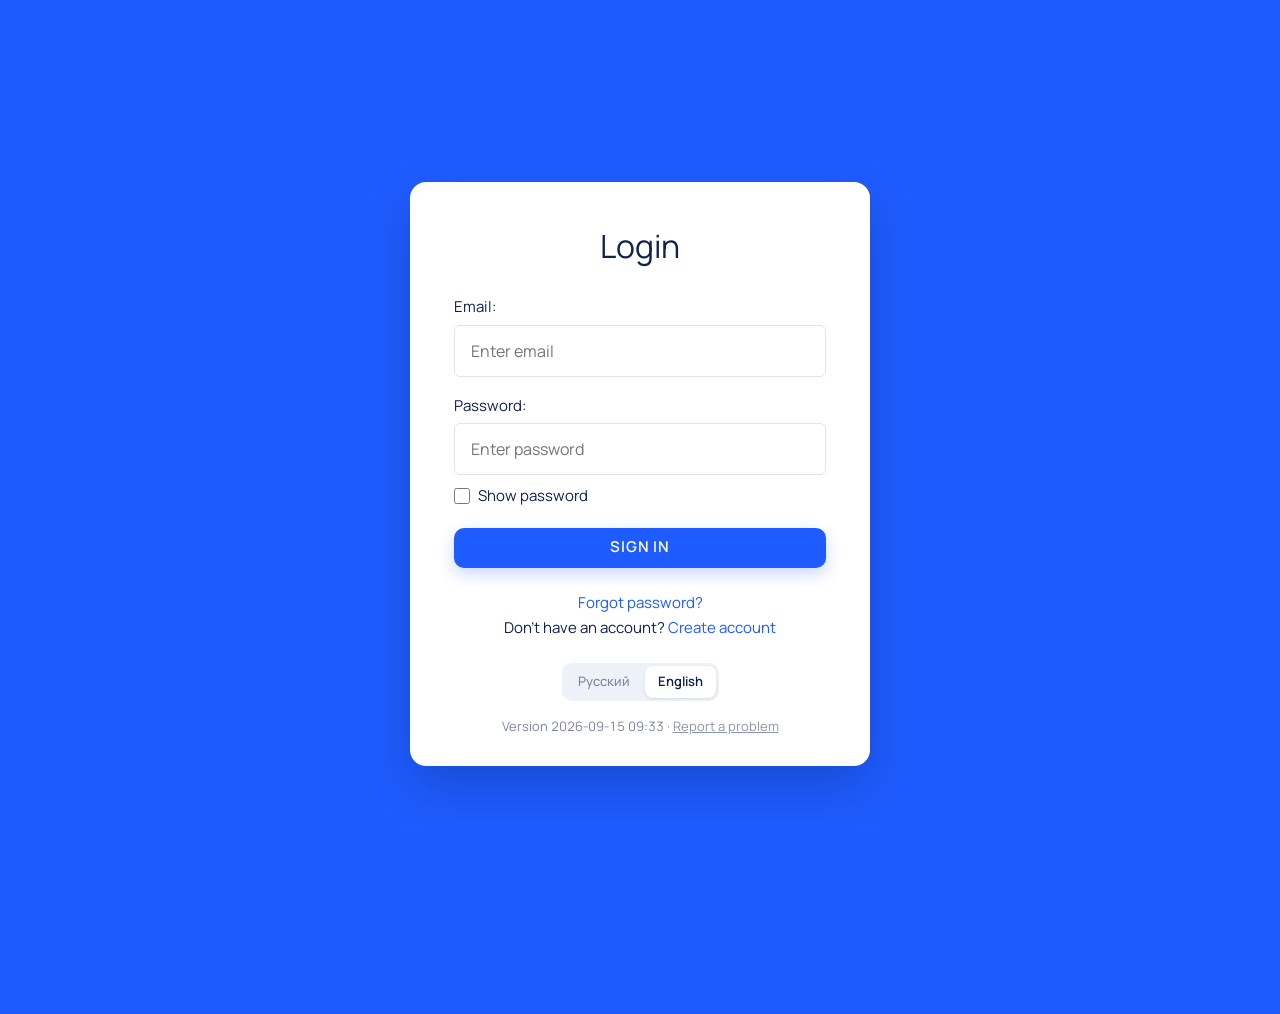
==== docs/beta/index.html @ 1b0dd14d "Телефон, порция 1: нижняя панель вкладок, узкая раскладка, окна во весь экран, иконка на домашний эк" ====
<!doctype html>
<html lang="ru">
<head>
<meta charset="utf-8">
<meta name="viewport" content="width=device-width,initial-scale=1,viewport-fit=cover">
<meta name="apple-mobile-web-app-capable" content="yes">
<meta name="apple-mobile-web-app-status-bar-style" content="default">
<meta name="apple-mobile-web-app-title" content="Организатор">
<meta name="theme-color" content="#1f5cff">
<link rel="apple-touch-icon" href="icon-180.png">
<link rel="manifest" href="manifest.webmanifest">
<title>Организатор</title>
<link rel="preconnect" href="https://fonts.googleapis.com">
<link rel="preconnect" href="https://fonts.gstatic.com" crossorigin>
<link href="https://fonts.googleapis.com/css2?family=Manrope:wght@400;500;600;700;800&display=swap" rel="stylesheet">
<style>
/* ══ Тема «Ясный синий» — токены из дизайн-пакета (tokens.css) ══
   Светлая — на :root; тёмная включается только вручную, атрибутом
   data-theme="dark" на корне. Системную тьму приложение не слушает —
   так решено: организатор выглядит одинаково в любое время.   */
:root{
  --bg:#f5f7fb; --panel:#ffffff; --ink:#10214a; --dim:#7b879e; --line:#e6eaf2;
  --accent:#1f5cff; --accent-soft:#e8efff;
  --warm:#b64478; --warm-soft:#fbe9f2;          /* розовый: «Разобрать», переполнение */
  --good:#2f9e6f; --good-soft:#e6f5ee;
  --r:14px;
  --shadow:0 1px 2px rgba(16,33,74,.05),0 10px 30px rgba(16,33,74,.05);
  --hover:#f5f7fb; --soft:#f0f2f8; --seg-track:#eef1f7; --seg-active:#ffffff;
  --check:#cfd6e4; --dash:#d7dde9; --hairline:#f1f2f6; --faint:#a7aebd;
  --chip-ink:#59647c; --dot-off:#dfe4ee; --pin:#b5605c; --hero-bg:#fbfcff;
  --veil:rgba(16,33,74,.28);
  /* Палитра карты — выбранная схема: коралловый, оранжевый,
     жёлтый, лаймовый, зелёный, сине-зелёный. Шести не хватало на восемь
     сфер — добавлены фиолетовый и орхидея того же склада: к холодному
     концу насыщенность падает, как и в самой схеме.
     Порядок чередует тёплые и холодные — соседние ветки на карте так не
     сливаются даже боковым зрением.                                 */
  --sph-1:#e8556b; --sph-2:#4a93b0; --sph-3:#eed35c; --sph-4:#8b7fc8;
  --sph-5:#4fc08b; --sph-6:#f08a5d; --sph-7:#c278b8; --sph-8:#c4d95e;
  /* Провода карты и её корень. Корень нарочно вне восьмёрки: любой
     сферный цвет превратил бы его в девятую сферу.                  */
  --wire:#aab2c0; --maproot:#55504b; --work:#8a6fd0;
  --kind-appt:#1f5cff; --kind-go:#4f8fa0; --kind-buy:#a08a4a;
  --kind-idea:#8a72ab; --kind-routine:#7d9a6f; --kind-do:#7c8794;
  --kind-remind:#a3568f;
  --cal-timed-bg:var(--accent-soft); --cal-due-bg:#f0f2f8;
}
:root[data-theme="dark"]{
  --bg:#0f1420; --panel:#171e2e; --ink:#e9edf6; --dim:#8b95ab; --line:#262f45;
  --accent:#5b8aff; --accent-soft:rgba(91,138,255,.16);
  --warm:#e58cb4; --warm-soft:rgba(229,140,180,.15);
  --good:#58b98e; --good-soft:rgba(88,185,142,.15);
  --shadow:0 10px 30px rgba(0,0,0,.35);
  --hover:#1d2537; --soft:#212a3e; --seg-track:#212a3e; --seg-active:#2f3b58;
  --check:#3a4560; --dash:#3a4560; --hairline:#222b40; --faint:#5d6780;
  --chip-ink:#aab4c8; --dot-off:#2c3650; --pin:#d98984; --hero-bg:#1a2338;
  --veil:rgba(0,0,0,.55);
  --sph-1:#ef7183; --sph-2:#6aabc6; --sph-3:#f2dc7e; --sph-4:#a49ada;
  --sph-5:#6fd0a4; --sph-6:#f4a37c; --sph-7:#d194ca; --sph-8:#d2e37e;
  /* В тёмной теме корень наоборот светлее панели — иначе плашка тонет
     в фоне. Белый текст на нём по-прежнему читается.               */
  --wire:#5b6577; --maproot:#6f675f; --work:#a996e0;
  --kind-appt:#5b8aff; --kind-go:#74aebf; --kind-buy:#c0a968;
  --kind-idea:#a98fd0; --kind-routine:#9cbb8e; --kind-do:#98a3b2;
  --kind-remind:#c98ab8;
  --cal-timed-bg:rgba(91,138,255,.18); --cal-due-bg:#212a3e;
}
*{box-sizing:border-box}
/* Палец — на всём, что нажимается. Раньше у листьев карты и текстовых
   элементов оставалась стрелка или «рука перетаскивания», и было не
   понять, нажмётся оно или потащится.                               */
button,[data-act],a,label,summary,.leaf,.branch,.card .title,.ddday,
.chip,.tag.type,.tick,.qtick,.caltick{cursor:pointer}
[draggable="true"],.leaf,.branch{cursor:pointer}
[draggable="true"]:active,.leaf:active,.branch:active,#map.grabbing{cursor:grabbing}
.ddday.off,button[disabled],.btn[disabled]{cursor:default}
body{margin:0;background:var(--bg);color:var(--ink);
  font:15px/1.5 Manrope,-apple-system,BlinkMacSystemFont,"SF Pro Text","Helvetica Neue",sans-serif;
  -webkit-font-smoothing:antialiased}
button{font:inherit;color:inherit;cursor:pointer;border:0;background:none}
input,select,textarea{font:inherit;color:inherit}
svg.ic{width:15px;height:15px;flex:0 0 auto;display:inline-block;vertical-align:-2px}
svg.ic.sm{width:12px;height:12px;vertical-align:-1.5px;margin-right:4px}

/* ── шапка: все элементы управления 44px ─────────────── */
header{position:sticky;top:0;z-index:30;background:var(--bg);
  border-bottom:1px solid var(--line);padding:10px 20px;
  display:flex;gap:12px;align-items:center;flex-wrap:wrap}
.tabs{display:flex;gap:4px;background:transparent;padding:0;border:0}
.tabs button{height:44px;padding:0 17px;border-radius:12px;color:var(--chip-ink);
  font-weight:500;transition:.15s;white-space:nowrap}
.tabs button:hover{color:var(--ink);background:var(--soft)}
.tabs button.on{background:var(--accent-soft);color:var(--accent);font-weight:600}
.spacer{flex:1}
.gear{width:44px;height:44px;border-radius:12px;border:0;
  background:var(--panel);color:var(--dim);display:flex;
  align-items:center;justify-content:center;box-shadow:var(--shadow)}
.gear svg{width:20px;height:20px}
/* На экране входа шапка пустая: атрибут hidden слабее своих display,
   поэтому прячем классом.                                           */
body.gated .tabs,body.gated .here,body.gated .headdate,body.gated .gear,
body.gated .capture-btn,body.gated .inbox-pill{display:none}
body.gated header{display:none}
/* Экран входа: карточка на цветном фоне, как у классических форм входа. */
body.gated{background:var(--accent)}
.gate{min-height:100vh;display:flex;align-items:center;justify-content:center;padding:32px 16px;background:var(--accent)}
.gatecard{width:100%;max-width:460px;background:#fff;color:#10214a;border-radius:16px;
  padding:40px 44px 30px;box-shadow:0 20px 50px rgba(0,0,0,.18)}
.gatecard h1{margin:0 0 26px;text-align:center;font-size:32px;font-weight:400;letter-spacing:0}
.gatelbl{display:block;font-size:15px;margin:0 0 6px;color:#10214a}
.gatecard input[type=email],.gatecard input[type=password],.gatecard input[type=text]{
  width:100%;height:52px;padding:0 16px;border:1px solid #dfe3ea;border-radius:6px;
  background:#fff;color:#10214a;font:inherit;font-size:16px;margin:0 0 18px}
.gatecard input:focus{outline:2px solid var(--accent);outline-offset:-1px;border-color:transparent}
.gateshow{display:flex;align-items:center;gap:8px;font-size:15px;margin:-8px 0 20px;cursor:pointer;color:#10214a}
.gateshow input{width:16px;height:16px;margin:0}
.gatego{width:100%;height:56px;border-radius:6px;font-size:15px;font-weight:700;
  letter-spacing:.06em;text-transform:uppercase}
.gatestat{margin:14px 0 0;text-align:center;color:#5b6577}
.gatelinks{margin:22px 0 0;text-align:center;font-size:15px;line-height:1.7;color:#10214a}
.gatelinks a{color:var(--accent);text-decoration:none}
.gatelinks a:hover{text-decoration:underline}
/* .seg — inline-flex, и его правило ниже по файлу: без двух классов
   оно перебивает display, а строчный блок авто-поля не центрируют. */
.gatecard .gatelang{display:flex;width:max-content;margin:22px auto 0}
.gatever{margin:16px 0 0;text-align:center;font-size:12px;color:#8b95ab}
.gatever a{color:#8b95ab;text-decoration:underline}
.modal a.btn{text-decoration:none;display:inline-flex;align-items:center}
:root[data-theme="dark"] .gatecard{background:#fff}
.gear:hover{color:var(--accent)}
.here{display:flex;align-items:center;gap:8px;font-size:14px;color:var(--dim)}
.here select{background:var(--soft);border:0;border-radius:999px;height:38px;
  padding:0 14px;color:var(--ink);font-weight:600;font-size:13.5px}
.capture-btn{background:var(--accent);color:#fff;height:44px;padding:0 20px;
  border-radius:12px;font-weight:700;box-shadow:0 6px 16px rgba(31,92,255,.24)}
.capture-btn:hover{filter:brightness(1.06)}
.inbox-pill{background:var(--warm-soft);color:var(--warm);border:0;height:44px;
  padding:0 16px;border-radius:10px;font-size:14px;font-weight:700}

main{max-width:1180px;margin:0 auto;padding:24px 20px 90px}
/* ── «Сегодня» — один экран, без прокрутки страницы ─────────────────
   Левая колонка — белая панель «Дела»; правая — стопка панелей
   «Рутина» и «Аппоинтменты». Переполнение крутится внутри колонок.  */
main.fit{box-sizing:border-box;height:calc(100vh - 66px);min-height:430px;
  padding-bottom:20px;display:flex;flex-direction:column;overflow:hidden}
main.fit .todayhead{flex:none}
.tgrid{flex:1;min-height:0;display:grid;gap:20px;align-items:stretch;
  grid-template-columns:minmax(0,1fr) minmax(300px,34%)}
/* Заголовок стоит неподвижно, прокручивается только содержимое —
   полоса начинается под шапкой, а не идёт вдоль неё.               */
.tcol{min-height:0;background:var(--panel);border-radius:var(--r);
  box-shadow:var(--shadow);padding:0;display:flex;flex-direction:column;
  overflow:hidden}
.tcol > .todayhead{flex:none;margin:0;padding:18px 24px 10px;
  border-bottom:1px solid var(--hairline)}
/* Заголовок «Дела» — того же размера, что «Рутина» и «Аппоинтменты»:
   это три равные области дня, а не главная и две второстепенные.   */
.tcol > .todayhead h2{font-size:17px;font-weight:700;letter-spacing:0}
.tscroll{flex:1;min-height:0;overflow-y:auto;scrollbar-width:thin;
  padding:14px 24px 22px}
/* Правая колонка — стопка: список рутин тянется и крутится внутри себя,
   а панель встреч держит свою высоту и остаётся на виду.           */
.tcol.side{background:transparent;box-shadow:none;padding:2px;border-left:0;
  display:flex;flex-direction:column;overflow:hidden}
/* Прокручивается сама панель — как колонка «Дела» слева: полоса идёт
   по краю панели, а закреплённый заголовок остаётся на месте.      */
/* Рутина забирает свободную высоту, встречи — фиксированную долю, даже
   когда их нет: панель не должна прыгать в размере от одной встречи.
   Нижняя панель без отступа снизу — её низ вровень с колонкой дел.  */
.sidepanel.routines{flex:1 1 auto;min-height:140px}
.sidepanel.appts{flex:0 0 38%;min-height:170px}
.tcol.side .sidepanel:last-child{margin-bottom:0}
.tcol > .lbl:first-child{margin-top:0}
.sidepanel{background:var(--panel);border-radius:var(--r);box-shadow:var(--shadow);
  padding:0;margin-bottom:20px;display:flex;flex-direction:column;
  overflow:hidden;min-height:0}
.sidepanel h3{flex:none;margin:0;padding:18px 22px 10px;
  border-bottom:1px solid var(--hairline);font-size:17px;font-weight:700;
  display:flex;align-items:center;flex-wrap:wrap;gap:6px 0}
/* Содержимое панели прокручивается само — и у рутины, и у встреч,
   когда их становится много.                                        */
.panelscroll{flex:1;min-height:0;overflow-y:auto;scrollbar-width:thin;
  padding:12px 22px 18px}
/* ── Телефон ─────────────────────────────────────────────────────
   Не «ужатый ноутбук», а своя раскладка: вкладки в нижней панели,
   как у телефонных приложений; шапка в одну строку; «Добавить» —
   круглая кнопка над панелью; окна — во весь экран; поля не меньше
   16px, иначе Safari сам приближает страницу при вводе.            */
.tabbar{display:none}
@media (max-width:640px){
  header{padding:8px 12px calc(8px);gap:8px;flex-wrap:nowrap}
  header .tabs,header .headdate,header .spacer{display:none}
  header .here{flex:1;min-width:0;font-size:13px}
  header .here .hereBtn{max-width:100%}
  header .inbox-pill{height:38px;padding:0 12px;font-size:13px}
  header .gear{width:40px;height:40px;border-radius:11px}
  .capture-btn{position:fixed;right:16px;bottom:calc(66px + env(safe-area-inset-bottom));
    z-index:40;width:56px;height:56px;padding:0;border-radius:50%;font-size:28px;
    font-weight:500;line-height:1;box-shadow:0 8px 24px rgba(31,92,255,.35);
    overflow:hidden;text-indent:-9999px}
  .capture-btn::after{content:"＋";text-indent:0;position:absolute;inset:0;
    display:flex;align-items:center;justify-content:center}
  .tabbar{display:flex;position:fixed;left:0;right:0;bottom:0;z-index:40;
    background:var(--bg);border-top:1px solid var(--line);
    padding:6px 6px calc(6px + env(safe-area-inset-bottom))}
  .tabbar button{flex:1;height:44px;border-radius:10px;font-size:12px;font-weight:600;
    color:var(--chip-ink);padding:0 2px;white-space:nowrap;overflow:hidden;text-overflow:ellipsis}
  .tabbar button.on{background:var(--accent-soft);color:var(--accent)}
  body.gated .tabbar{display:none}
  main{padding:14px 12px calc(96px + env(safe-area-inset-bottom))}
  .tcol > .todayhead{padding:14px 16px 8px}
  .tscroll{padding:10px 16px 16px}
  .card{padding:12px 14px}
  .tick{width:26px;height:26px}
  .linkbtn{min-height:36px;padding:6px 8px}
  .draghint{display:none}
  /* Окна — во весь экран, кнопки внизу всегда видны. */
  .veil{padding:0;align-items:stretch}
  .modal{width:100%;max-width:none;max-height:none;height:100%;border-radius:0;
    padding:16px 16px calc(16px + env(safe-area-inset-bottom))}
  .modal input[type=text],.modal input[type=email],.modal input[type=password],
  .modal textarea,.modal select,.allsearch,.gatecard input{font-size:16px}
  .cfggrid{grid-template-columns:1fr}
  .gatecard{padding:32px 22px 24px;border-radius:14px}
  .mapstage{height:60vh}
}
@media (max-width:940px){
  main.fit{height:auto;overflow:visible;display:block;padding-bottom:90px}
  .tgrid{display:block}
  .tcol{overflow:visible;margin-bottom:20px;display:block}
  .tscroll,.panelscroll{overflow:visible;min-height:0}
  .sidepanel{display:block;overflow:visible}
  .sidepanel.appts{flex:none;min-height:0}
  /* На узком окне колонки складываются — прокрутка снова страничная. */
  .tcol.side{padding:0;margin-top:0;display:block;overflow:visible}
  .sidepanel.routines{overflow:visible}
  /* В столбике колонки не крутятся сами — закрепление ни к чему,
     иначе шапки липли бы к краю окна поверх друг друга.             */
  .tcol > .todayhead,.sidepanel h3{position:static}
}
h2{font-size:22px;margin:0 0 4px;font-weight:700;letter-spacing:-.01em}
.todayhead{display:flex;align-items:baseline;gap:14px;flex-wrap:wrap;margin-bottom:10px}
.todaydate{font-size:14px;color:var(--dim);white-space:nowrap;
  font-variant-numeric:tabular-nums}
.todaydate b{color:var(--ink);font-weight:600}
.todaydate .num{font-size:17px;font-weight:700;color:var(--accent);margin-right:2px}
@media(max-width:600px){.todaydate{margin-left:0;width:100%}}
.sub{color:var(--dim);font-size:13px;margin:0 0 18px}

/* ── карточки задач: строки внутри панели, без рамок ──── */
.card{background:var(--panel);border:0;border-radius:12px;
  padding:13px 12px;margin-bottom:6px;box-shadow:none;position:relative;
  transition:background .15s}
.card:hover{background:var(--hover)}
.card.pinned{background:var(--good-soft)}
.card.chosen{background:transparent}
.card.chosen:hover{background:var(--hover)}
.card-top .linkbtn{flex:0 0 auto;margin-top:1px}
.chosenmark{font-size:12.5px;color:var(--accent);font-weight:600;padding-left:34px;margin-top:7px}
.automark{font-size:12.5px;color:var(--warm);font-weight:600;padding-left:34px;margin-top:7px}
.card.appt{background:var(--accent-soft)}
.toomany{background:var(--warm-soft);color:var(--warm);border-radius:12px;padding:12px 15px;
  font-size:13.5px;margin-bottom:12px;line-height:1.45}
.card-top{display:flex;align-items:flex-start;gap:12px}
.tick{width:22px;height:22px;border:1.5px solid var(--check);border-radius:50%;
  flex:0 0 auto;margin-top:1px;transition:.15s;position:relative;
  display:inline-flex;align-items:center;justify-content:center;padding:0}
.tick:hover{border-color:var(--accent);background:var(--accent-soft)}
.card.done .tick,.doneline .tick,.rline.done .tick,.aline.done .tick,.tick.on,
.caltick.on{background:var(--accent);
  border-color:var(--accent)}
/* Галочка центрируется от середины кружка, а не жёсткими пикселями:
   кружки бывают 19, 20 и 22px, и на мелких она съезжала. Сдвиг по
   вертикали -58%: у «птички» визуальный центр выше геометрического. */
.card.done .tick::after,.doneline .tick::after,.rline.done .tick::after,.aline.done .tick::after,.tick.on::after,
.caltick.on::after{
  content:"";position:absolute;left:50%;top:50%;width:5px;height:9px;
  border:solid #fff;border-width:0 2px 2px 0;
  transform:translate(-50%,-58%) rotate(45deg)}
.title{font-weight:500;font-size:16px;flex:1;line-height:1.35}

.card.done .title{text-decoration:line-through;color:var(--faint)}
.meta{display:flex;gap:6px;flex-wrap:wrap;align-items:center;margin-top:9px;padding-left:34px}
.tag{display:inline-flex;align-items:center;gap:5px;font-size:12px;line-height:1;
  padding:5px 10px;border-radius:999px;background:var(--accent-soft);
  color:var(--accent);font-weight:600;white-space:nowrap}
.tag svg.ic{width:14px;height:14px;margin:-2px 0}
.tag.place{background:transparent;border:1px solid var(--line);color:var(--chip-ink)}
.tag.type{background:transparent;border:1px solid var(--line);color:var(--chip-ink)}
.tag.when{background:transparent;border:0;color:var(--dim);font-weight:400;
  font-size:13px;line-height:1.3;padding:4px 0;margin-left:auto;
  font-variant-numeric:tabular-nums}
.tag.steptag{background:var(--accent-soft);color:var(--accent);font-weight:700}
/* Клетка матрицы в окне дела: спокойная контурная метка — это
   положение дела, а не тревога. Класс НЕ .quad: так называются сами
   клетки матрицы, и метка наследовала их размеры.                  */
.tag.quadtag{background:transparent;border:1px solid var(--line);color:var(--chip-ink);
  font-weight:600}
.stepmini{font-weight:700;opacity:.65;margin-left:5px;font-size:11px;
  font-variant-numeric:tabular-nums}
.nextstep{padding-left:34px;margin-top:7px;font-size:14px;color:var(--dim)}
.nextstep b{color:var(--ink);font-weight:500}
.stepno{display:inline-block;background:var(--accent-soft);color:var(--accent);
  font-size:12px;font-weight:700;padding:3px 9px;border-radius:999px;margin-right:8px;
  font-variant-numeric:tabular-nums}
.step .stepnum{width:20px;flex:0 0 auto;font-size:12.5px;color:var(--dim);
  font-weight:600;text-align:right;font-variant-numeric:tabular-nums}
.why{padding-left:34px;margin-top:8px;font-size:13px;color:var(--good);font-weight:600}
.card.mini{padding:10px 12px;box-shadow:none;opacity:.8;margin-bottom:4px}
.card.mini:hover{opacity:1}
.card.mini .tick{width:20px;height:20px}
.card.mini .title{font-weight:400;font-size:14.5px}
.undo{font-size:13px;color:var(--accent);font-weight:600;padding:2px 8px;border-radius:8px}
.undo:hover{background:var(--accent-soft)}
.dayhead{font-size:13.5px;font-weight:700;margin:18px 0 8px;color:var(--dim)}
.empty{text-align:center;color:var(--dim);padding:50px 20px;line-height:1.7}

/* счётчик дня: сегменты + «N из 5» */
/* Створки колонки дел — тот же переключатель, что в настройках, только
   мельче: место в закреплённой шапке дорогое. */
.tabseg{margin-left:12px;padding:2px}
.tabseg button{height:26px;padding:0 10px;font-size:12px}
/* В узкой панели створкам тесно: подписи ужимаем, а заголовку
   разрешаем перенести их на вторую строку — лучше перенос внутри
   шапки, чем отдельная полоса под ней.                             */
/* Створки прижаты к правому краю шапки, время — сразу за названием. */
.sidepanel h3 .tabseg{margin-left:auto;padding:2px}
.sidepanel h3 .tabseg button{padding:0 9px}
.capseg{display:inline-flex;gap:4px;align-items:center;margin-left:auto}
.capseg i{width:16px;height:4px;border-radius:999px;background:var(--dot-off)}
.capseg i.on{background:color-mix(in srgb, var(--accent) 45%, transparent)}
.capseg i.dn{background:var(--accent)}
/* Где проходит лимит дня — просветом, а не цветом: взять больше
   обычного не провинность, и краснеть тут нечему. */
.capseg i.edge{margin-left:9px}
.mineno{font-weight:700;color:var(--ink);text-transform:none;letter-spacing:0;
  margin-left:10px;font-size:13px;font-variant-numeric:tabular-nums}
.mineno b{color:var(--ink)}
.mineno.over{color:var(--warm);background:var(--warm-soft);border-radius:999px;
  padding:3px 10px}
.apptno{font-weight:500;color:var(--dim);text-transform:none;letter-spacing:0;
  margin-left:8px;font-size:12.5px}

/* ── карта ───────────────────────────────────────────── */
/* Переключатель стоит в ряду с кнопками (карта, календарь) — свой
   нижний отступ поднимал бы его вверх при выравнивании по центру.  */
.axis{display:flex;gap:2px;background:var(--seg-track);border:0;
  padding:3px;border-radius:10px;width:fit-content}
.maprow .axis{margin-bottom:0}
.axis button{height:32px;padding:0 14px;border-radius:8px;font-size:13.5px;
  color:var(--dim);font-weight:500;display:flex;align-items:center}
.axis button.on{background:var(--seg-active);color:var(--ink);font-weight:600;
  box-shadow:0 1px 3px rgba(16,33,74,.10)}
/* Развёрнутая карта: обёртка занимает всё окно поверх остального, а
   оси и кнопки едут вместе с ней — иначе ими не воспользоваться. */
.mapstage.full{position:fixed;inset:0;z-index:90;background:var(--bg);
  padding:14px 16px 16px;display:flex;flex-direction:column}
.mapstage.full .maprow{margin-bottom:12px}
.mapstage.full #map{flex:1;height:auto;min-height:0}
#map{width:100%;height:min(70vh,640px);display:block;background:var(--panel);
  border:0;border-radius:var(--r);box-shadow:var(--shadow);
  touch-action:none;cursor:grab}
#map.grabbing{cursor:grabbing}
.maptools{display:flex;gap:6px;align-items:center;margin-left:auto}
.maptools button{width:38px;height:38px;border-radius:9px;border:0;
  background:var(--panel);font-size:16px;line-height:1;color:var(--dim);
  box-shadow:var(--shadow);display:flex;align-items:center;justify-content:center}
.maptools button.wide{width:auto;padding:0 14px;font-size:13px;font-weight:600}
.maptools button:hover{color:var(--accent)}
.maprow{display:flex;align-items:center;gap:12px;margin-bottom:16px;flex-wrap:wrap;
  min-height:38px}
.maphint{font-size:12.5px;color:var(--dim)}
#map text{font-family:inherit;-webkit-user-select:none;user-select:none}
.branch{cursor:pointer}
.branch:hover rect{filter:brightness(1.05)}

/* ── список и календарь ───────────────────────────────── */
/* Черта отделяет регуляторы от списка. Итог недели и заголовки дней
   идут уже под ней — они относятся к делам, а не к фильтрам.       */
.allbar{display:flex;gap:10px;align-items:center;flex-wrap:wrap;
  padding-bottom:14px;margin-bottom:16px;border-bottom:1px solid var(--hairline)}
.allsearch{flex:1;min-width:200px;padding:12px 14px 12px 40px;border:1px solid var(--line);
  border-radius:10px;background:var(--panel);font-size:14.5px;
  background-image:url('data:image/svg+xml;utf8,<svg xmlns="http://www.w3.org/2000/svg" viewBox="0 0 16 16" fill="none" stroke="%238b93a6" stroke-width="1.5" stroke-linecap="round"><circle cx="7" cy="7" r="4.5"/><path d="M10.5 10.5L14 14"/></svg>');
  background-repeat:no-repeat;background-position:13px center;background-size:16px}
.allselect{padding:12px 14px;border:1px solid var(--line);border-radius:10px;
  background:var(--panel);color:var(--ink);font-size:14.5px;flex:0 0 auto;min-width:170px}
.allselect:focus{outline:1.5px solid var(--accent);outline-offset:-1px;border-color:transparent}
.allsearch:focus{outline:1.5px solid var(--accent);outline-offset:-1px;border-color:transparent}
.listcount{font-size:13px;color:var(--dim);margin:0 0 8px;padding-left:2px;
  font-variant-numeric:tabular-nums}
.allrow{display:flex;align-items:center;gap:9px;padding:11px 8px;border-radius:0;
  border:0;border-bottom:1px solid var(--hairline);margin-bottom:0;background:transparent;
  transition:background .15s}
.allrow:hover{background:var(--hover);border-radius:10px}
.allrow .tick{width:20px;height:20px;margin:0;flex:0 0 auto}
.allrow .suggdate{margin-left:auto;min-width:150px;text-align:right}
.calbar{display:flex;gap:12px;align-items:center;margin-bottom:14px;flex-wrap:wrap;
  min-height:38px}
/* Листалка: стрелки вплотную к заголовку периода, вся группа —
   по центру панели; «сегодня» уходит к правому краю.               */
.calnav{display:flex;gap:2px;align-items:center;margin:0 auto}
.navarrow{width:34px;height:34px;border-radius:9px;border:0;background:transparent;
  color:var(--dim);display:flex;align-items:center;justify-content:center;
  transition:.15s}
.navarrow svg{width:18px;height:18px}
.navarrow:hover{background:var(--soft);color:var(--accent)}
.caltitle{font-size:17px;font-weight:700;min-width:200px;text-align:center;
  font-variant-numeric:tabular-nums;display:flex;align-items:center;
  justify-content:center;line-height:1}
.navtoday{height:34px;padding:0 16px;border-radius:999px;background:var(--soft);
  color:var(--chip-ink);font-size:13px;font-weight:600;transition:.15s}
.navtoday:hover{background:var(--accent-soft);color:var(--accent)}
.navtoday.on{opacity:.45;pointer-events:none}
.calhead{display:grid;grid-template-columns:repeat(7,1fr);gap:8px;margin-bottom:6px}
.calhead div{font-size:12px;font-weight:600;color:var(--dim);text-align:center;
  text-transform:uppercase;letter-spacing:.06em}
.calgrid{display:grid;grid-template-columns:repeat(7,1fr);gap:8px}
.calcell{background:var(--panel);border:1px solid var(--line);border-radius:10px;
  padding:8px;box-shadow:none;min-height:110px;display:flex;flex-direction:column}
.calgrid.week .calcell{min-height:230px}
.calcell.today{border-color:var(--accent);box-shadow:0 0 0 1px var(--accent)}
.calcell.dim{opacity:.45}
.calcell.past{background:transparent}
.calcell.past .caldate{opacity:.6}
.caldate{font-size:12px;font-weight:600;color:var(--dim);margin-bottom:6px;
  display:flex;justify-content:space-between;align-items:baseline;gap:6px;
  font-variant-numeric:tabular-nums}
.calcell.today .caldate{color:var(--accent);font-weight:700}
.caldate .wd{font-weight:500;font-size:11px}
.calitem{display:block;width:100%;text-align:left;font-size:12.5px;line-height:1.3;
  padding:5px 7px;border-radius:7px;margin-bottom:4px;border-left:3px solid transparent;
  transition:filter .15s}
.calitem:hover{filter:brightness(.97)}
.calitem.appt{background:var(--cal-timed-bg);color:var(--ink)}
.calitem.dl{background:var(--cal-due-bg);color:var(--ink)}
.calitem .t{font-weight:700;margin-right:4px;color:var(--accent);
  font-variant-numeric:tabular-nums}
.calmore{font-size:11.5px;color:var(--dim);padding-left:2px;cursor:pointer}
.calmore:hover{color:var(--accent)}
.daybox{background:var(--panel);border:0;border-radius:var(--r);
  padding:14px 16px;box-shadow:var(--shadow)}
.dayrow{display:flex;align-items:center;gap:10px;padding:12px 4px 10px;
  border-bottom:1px solid var(--hairline)}
.dayrow:last-of-type{border-bottom:0}
.dayrow.rout{opacity:.75}
.dayrow .tick{width:20px;height:20px;margin:0;flex:0 0 auto}
.daytime{font-size:13px;font-weight:700;color:var(--accent);width:52px;flex:0 0 auto;
  background:var(--accent-soft);border-radius:6px;text-align:center;padding:3px 0;
  font-variant-numeric:tabular-nums}
/* Плашка красит только настоящее время. Без времени колонка схлопывается
   совсем — название встаёт вплотную к галочке, а не через пустоту.  */
.daytime.none,.atime.none{background:transparent;color:var(--faint);font-weight:500;
  font-size:11.5px}
.daytime.none{width:0;padding:0;margin-right:-10px}
.dayrow.rout .daytime{color:var(--dim);font-weight:500;background:transparent}
.dayhd{display:flex;align-items:center;gap:10px;margin-bottom:8px}
.dayhd .addhere{margin-left:auto}
/* Заметка — продолжение своего дела: воздух сверху, выравнивание под
   названием, и линия строки уходит под неё, а не режет их пополам.  */
.daynote{font-size:13px;color:var(--dim);padding:0 4px 14px 62px;
  border-bottom:1px solid var(--hairline);margin-top:8px;
  white-space:pre-wrap;line-height:1.45}
.dayrow:has(+ .daynote){border-bottom:0;padding-bottom:0}
.daynote:last-child{border-bottom:0;padding-bottom:4px}
.callegend{display:flex;gap:14px;font-size:12.5px;color:var(--dim);margin-top:14px;
  flex-wrap:wrap}
.callegend span{display:flex;align-items:center;gap:6px}
.callegend i{width:11px;height:11px;border-radius:3px;display:inline-block}
@media(max-width:780px){
  .calhead{display:none}
  .calgrid,.calgrid.week{grid-template-columns:1fr}
  .calcell,.calgrid.week .calcell{min-height:0}
  .calcell.dim{display:none}
}

/* ── создать здесь / отметить в любом виде ───────────── */
.addhere{width:26px;height:26px;border-radius:8px;border:1.5px dashed var(--dash);
  color:var(--dim);font-size:15px;line-height:1;display:flex;align-items:center;
  justify-content:center;flex:0 0 auto;opacity:.6;transition:.15s}
.addhere:hover{opacity:1;border-color:var(--accent);color:var(--accent);
  background:var(--accent-soft);border-style:solid}
.addhere.wide{width:auto;padding:0 12px;height:30px;font-size:13px;font-weight:600;gap:5px}
.calrow{display:flex;align-items:flex-start;gap:5px;margin-bottom:4px}
.calrow .calitem{margin-bottom:0}
/* position:relative обязателен: галочка внутри — абсолютная, и без
   него она уезжала под строку, к ближайшему позиционированному предку. */
.caltick{width:15px;height:15px;border:1.5px solid var(--check);border-radius:50%;
  flex:0 0 auto;margin-top:5px;transition:.15s;position:relative;padding:0}
.caltick:hover{border-color:var(--accent);background:var(--accent-soft)}
.quad h3 .addhere{display:inline-flex;vertical-align:middle;
  width:22px;height:22px;font-size:13px}
.quad li{display:flex;align-items:flex-start;gap:9px}
.quad li .qtick{width:16px;height:16px;border:1.5px solid var(--check);border-radius:50%;
  flex:0 0 auto;margin-top:4px;transition:.15s}
.quad li .qtick:hover{border-color:var(--accent);background:var(--accent-soft)}
.quad li .qname{flex:1;cursor:pointer}
.quad li .qdue{font-size:12.5px;color:var(--dim);white-space:nowrap;flex:0 0 auto;
  padding-left:10px;padding-top:2px;font-variant-numeric:tabular-nums}
.branchhead{display:flex;align-items:center;gap:12px;flex-wrap:wrap;margin-top:26px}
.branchhead h2{margin:0;font-size:17px}

/* ── перетаскивание ──────────────────────────────────── */
.dragging{opacity:.5;box-shadow:0 10px 24px rgba(16,33,74,.22);
  transform:rotate(-2deg) scale(1.04);border-radius:12px}
.dropok{outline:1.5px dashed var(--accent);outline-offset:-2px;background:var(--accent-soft)}
.dropbefore,.dropafter{position:relative}
.dropbefore::before,.dropafter::after{
  content:"";position:absolute;left:0;right:0;height:3px;border-radius:2px;
  background:var(--accent);box-shadow:0 0 0 2px var(--accent-soft)}
.dropbefore::before{top:-5px}
.dropafter::after{bottom:-5px}
.rline,.doneline{position:relative}
.draghint{font-size:12.5px;color:var(--dim);margin:-12px 0 14px}

/* ── матрица ─────────────────────────────────────────── */
/* Шапка столбцов отступает от подсказки над таблицей — иначе слова
   «важное / неважное» читаются как её продолжение.                 */
.matrix{display:grid;grid-template-columns:92px 1fr 1fr;gap:12px;align-items:stretch;
  margin-top:22px}
.mhead{font-size:12px;font-weight:600;color:var(--dim);text-align:center;
  align-self:end;padding-bottom:6px;text-transform:uppercase;letter-spacing:.08em}
.mside{display:flex;align-items:center;justify-content:flex-end;text-align:right;
  font-size:12px;font-weight:600;color:var(--dim);line-height:1.25;
  text-transform:uppercase;letter-spacing:.08em}
@media(max-width:760px){
  .matrix{grid-template-columns:1fr}
  .mhead{display:none}
  .mside{justify-content:flex-start;text-align:left;margin-top:8px}
}
/* Потолок высоты стоит на КЛЕТКЕ, а список внутри тянется на всё, что
   осталось. Раньше потолок был на списке — жёсткие 340px, — и когда
   соседняя клетка растягивала строку, список обрывался заметно выше
   собственного края: обрез посреди карточки, а под ним пустота.    */
.quad{background:var(--panel);border:1px solid var(--line);border-radius:12px;
  padding:16px;min-height:180px;max-height:470px;box-shadow:none;
  display:flex;flex-direction:column;--quadbg:var(--panel)}
.quad h3,.quad .qs{flex:none}
/* Главная клетка выделяется только подписью в описании — обводка
   спорила с рамками соседних клеток.                               */
.quad.hero{background:var(--hero-bg);--quadbg:var(--hero-bg)}
.quad h3{margin:0 0 3px;font-size:15px;font-weight:700}
.quad.hero h3{color:var(--accent)}
.heromark{color:var(--accent);font-weight:700}
.quad .qs{font-size:12.5px;color:var(--dim);margin:0 0 13px}
/* Клетка показывает все свои дела: длинный список крутится внутри,
   а не обрывается. Потолок держит строку матрицы от растягивания.
   У края — мягкая тень, и появляется она ровно тогда, когда снизу
   (или сверху) ещё что-то есть: без неё срез посреди карточки читался
   как поломка вёрстки, а не как «прокрутите».
   Как это работает: две заливки цветом фона прокручиваются вместе с
   содержимым (local) и в крайних положениях закрывают собой тени,
   которые прибиты к самой клетке (scroll).                          */
.quad ul{margin:0;padding:0 4px 0 0;list-style:none;
  flex:1 1 auto;min-height:0;overflow-y:auto;scrollbar-width:thin;
  background:
    linear-gradient(var(--quadbg) 40%, transparent) top    / 100% 20px no-repeat local,
    linear-gradient(transparent, var(--quadbg) 60%) bottom / 100% 20px no-repeat local,
    radial-gradient(farthest-side at 50% 0,
      color-mix(in srgb, var(--ink) 16%, transparent), transparent) top    / 100% 9px no-repeat,
    radial-gradient(farthest-side at 50% 100%,
      color-mix(in srgb, var(--ink) 16%, transparent), transparent) bottom / 100% 9px no-repeat}
.quad li{padding:8px 10px;border-top:0;border-radius:9px;background:var(--bg);
  font-size:14px;margin-bottom:5px}
/* Пустая клетка говорит словами, а не серым «пусто» на плашке. */
.quad li.quadempty{background:transparent;color:var(--faint);font-size:13px;
  padding:6px 2px}
.quad li:first-child{border-top:0}
/* Плюс — у правого края клетки, счётчик — перед ним: сначала «сколько
   тут», потом действие.                                             */
.quad h3{display:flex;align-items:center;gap:8px}
.qcount{margin-left:auto;color:var(--dim);font-weight:500;
  font-variant-numeric:tabular-nums}
.quad h3 .addhere{margin-left:0}

/* ── модалка ─────────────────────────────────────────── */
.veil{position:fixed;inset:0;background:var(--veil);backdrop-filter:blur(3px);
  cursor:default;
  z-index:50;display:flex;align-items:flex-start;justify-content:center;padding-top:11vh}
.modal{background:var(--panel);border-radius:var(--r);padding:24px;width:min(560px,92vw);
  box-shadow:0 12px 36px rgba(16,33,74,.18);max-height:78vh;
  overflow-y:auto;overflow-x:hidden}
/* Ничто внутри окна не имеет права раздвинуть его вбок — кроме
   выпадающих панелей: они плавают поверх и окно не растягивают. */
.modal *{max-width:100%}
.modal .dd{max-width:none}
/* Ряд кнопок внизу окна закреплён: длинную форму можно листать, а
   «Готово», «Добавить» и «Применить» остаются на виду. Отрицательные
   отступы гасят внутреннее поле окна, чтобы полоса шла от края до края. */
/* max-width:none обязателен: общее правило «ничто не шире окна»
   обрезало футер до ширины содержимого, и он вместе с кнопкой уезжал
   от правого края.                                                  */
.modal .row.modalfoot{position:sticky;bottom:-24px;z-index:4;max-width:none;
  margin:20px -24px -24px;padding:16px 24px 24px;
  background:var(--panel);border-top:1px solid var(--hairline);
  justify-content:flex-start;align-items:center}
.modal .row.modalfoot .spacer{flex:1}
/* В футере выравнивание держит только распорка. Авто-отступы текстовых
   кнопок (нужные в рядах без распорки) здесь спорили с ней, и
   «Сделать сегодня» уезжала со своего места.                        */
.modal .row.modalfoot .btn.link{margin:0}
.modal h3{margin:0 0 16px;font-size:17px;font-weight:700;padding-right:42px}
.modalbar{position:sticky;top:0;height:0;display:flex;justify-content:flex-end;z-index:3}
.modalx{width:30px;height:30px;margin:-6px -6px 0 0;border-radius:8px;background:var(--soft);
  border:0;font-size:17px;line-height:1;color:var(--dim);
  display:flex;align-items:center;justify-content:center;transition:.15s}
.modalx:hover{background:var(--warm-soft);color:var(--warm)}
.modal input[type=text],.modal input[type=email],.modal input[type=password],.modal textarea,.modal select{width:100%;padding:12px 14px;
  border:1px solid var(--line);border-radius:10px;background:var(--panel);margin-bottom:12px}
.modal input[type=text]:focus,.modal input[type=email]:focus,.modal input[type=password]:focus,.modal textarea:focus{outline:1.5px solid var(--accent);
  outline-offset:-1px;border-color:transparent}
/* Пояснение, а не ошибка: нейтральный фон и обычный текст. Тёплый цвет
   в приложении значит «обрати внимание» («Разобрать», переполнение
   дня) — на подсказках он читался как сообщение об ошибке.         */
.dupe{background:var(--bg);border-radius:10px;padding:11px 14px;margin-bottom:12px;
  font-size:13.5px;color:var(--chip-ink);line-height:1.45}
.dupe b{color:var(--ink)}
.chips{display:flex;gap:6px;flex-wrap:wrap;margin-bottom:14px}
.chip{padding:7px 13px;border-radius:999px;border:1px solid var(--line);font-size:13px;
  color:var(--chip-ink);transition:.15s;font-weight:500}
.chip:hover{border-color:var(--accent)}
.chip.on{background:var(--accent);border-color:var(--accent);color:#fff;font-weight:600}
.lbl{font-size:12px;color:var(--dim);margin:0 0 6px;font-weight:600;
  text-transform:uppercase;letter-spacing:.1em}
.lbl .linkbtn{float:right;text-transform:none;letter-spacing:0;
  font-size:12px;padding:2px 8px;margin-top:-3px}
/* Единый вертикальный ритм форм: каждый ярлык дышит сверху одинаково,
   кроме самого первого в окне.                                      */
.modal .lbl{margin-top:18px}
.modal h3 + .lbl,.modal .modalbar + h3 + .lbl{margin-top:0}
/* Кнопки в ряду не тянутся по высоте соседнего поля — иначе «Добавить»
   вырастает вдвое выше нормальной кнопки.                           */
.row{display:flex;gap:10px;justify-content:flex-end;margin-top:6px;align-items:center}
.btn{padding:0 18px;height:40px;border-radius:10px;font-weight:600;
  display:inline-flex;align-items:center;justify-content:center;flex:0 0 auto}
.btn.primary{background:var(--accent);color:#fff;
  box-shadow:0 6px 16px rgba(31,92,255,.24)}
.btn.ghost{color:var(--dim)}
/* Три голоса действий: primary — зовёт (синяя заливка), link — предлагает
   (голубой текст), outline — редкое и требует прицела (контур).
   У опасного контур тёплый на наведении, а не синий.                */
/* Текстовая кнопка не должна «висеть» с отступом кнопки-заливки:
   в ряду с краями её оптический край — сам текст.                   */
.btn.link{color:var(--accent);font-weight:600;padding-left:0;padding-right:0}
.btn.link:hover{background:transparent;text-decoration:underline;text-underline-offset:3px}
.row > .btn.link:first-child{margin-right:auto}
.row > .btn.link:last-child{margin-left:auto}
.btn.outline{border:1px solid var(--line);color:var(--chip-ink)}
.btn.outline:hover{border-color:var(--accent);color:var(--accent)}
.btn.outline.danger:hover{border-color:var(--warm);color:var(--warm);
  background:var(--warm-soft)}
.btn[disabled]{opacity:.45;cursor:default}
/* Неактивная кнопка вообще не отзывается на курсор: подсветка обещала бы
   действие, которого сейчас нет. Гасим не каждое правило наведения по
   отдельности, а сам приём мыши — тогда любая будущая кнопка, какого бы
   вида она ни была, замолкает в отключённом состоянии сама.          */
.btn[disabled]{pointer-events:none}
/* Ссылка внутри заметки или варианта. Подчёркнута всегда: в спокойном
   тексте цвета мало, чтобы понять, что это кликается.               */
.lnk{color:var(--accent); text-decoration:underline; text-underline-offset:2px;
  text-decoration-thickness:1px; overflow-wrap:anywhere}
.lnk:hover{text-decoration-thickness:2px}
/* Дело в работе: кружок сразу за названием. Свой цвет — ни синий
   «сделано», ни розовое замечание сюда не годятся. */
.wdot{display:inline-block;width:7px;height:7px;border-radius:50%;
  background:var(--work);margin-left:7px;vertical-align:middle;flex:none}
/* Состоявшаяся в этот день запись календаря — приглушённой и
   зачёркнутой, как сделанное дело в дне. */
.calrow.done .calitem,.dayrow.done .suggname{opacity:.55;text-decoration:line-through}
/* Будущее не отмечают: вместо кнопки — пустое место того же размера,
   чтобы строка не съезжала. */
.caltick.none,.tick.none{visibility:hidden}

/* ── рутина: части дня, длительность, карта четырёх недель ───────── */
/* Время створки — строкой над её списком: в шапке оно относилось ко
   всей панели и не говорило, к чему именно. */
.rsum{margin:0 0 10px;font-size:12px;font-weight:600;color:var(--dim);
  text-transform:uppercase;letter-spacing:.08em}
.rmins{font-size:12px;color:var(--dim);white-space:nowrap}
.heatwrap{margin-top:2px}
.heathd,.heat{display:grid;grid-template-columns:repeat(7,1fr);gap:4px;max-width:214px}
.heathd{font-size:10px;color:var(--dim);text-align:center;margin-bottom:5px}
/* Пропуск — пустая клетка с тонкой рамкой. Не красная: это отсутствие
   события, а не провинность.                                        */
.heat i{width:100%;aspect-ratio:1;border-radius:4px;display:block;background:var(--dot-off)}
.heat i.done{background:var(--accent)}
.heat i.extra{background:var(--accent);opacity:.5}
/* Запланировано и не отмечено — пустая клетка в рамке. Не красная:
   это отсутствие события, а не провинность.                         */
.heat i.miss{background:transparent;box-shadow:inset 0 0 0 1px var(--line)}
/* «Ничего и не ждали» — не по расписанию, ещё впереди, рутины тогда не
   было. Все три бледные и одинаковые: разница не про действие. Но НЕ
   прозрачные — иначе у новой рутины три строки исчезали и карта
   выглядела дырой в окне.                                           */
.heat i.off,.heat i.gone{background:var(--dot-off);opacity:.4}
/* Сегодня обведено: иначе в двадцати восьми клетках не за что зацепиться. */
.heat i.now{outline:1.5px solid var(--accent);outline-offset:1.5px}
.btn.ghost:hover{color:var(--ink)}

/* рутина: буквы недели один раз сверху, под каждой — точки дней */
/* Буквы недели стоят ровно над колонками точек: тот же шаг (9px + 7px)
   и тот же левый отступ, что у .rdots внутри строки (4px + 32px).   */
.rdays{display:flex;gap:7px;margin:2px 0 8px;padding-left:36px}
.rdays i{width:9px;text-align:center;font-style:normal;font-size:9px;
  color:var(--faint);font-weight:600;text-transform:uppercase}
.rbox{display:flex;flex-direction:column;gap:4px;margin-top:0}
.rline{display:flex;align-items:flex-start;gap:10px;padding:8px 4px;border-radius:10px;
  border:0;background:transparent;transition:background .15s}
.rmain{flex:1;min-width:0}
.rtop{display:flex;align-items:baseline;gap:10px;min-width:0}
.rmeta{display:flex;gap:6px;flex-wrap:wrap;margin-top:7px}
.rline:hover{background:var(--hover)}
.rline.done{opacity:.6}
.rline.done .rname{text-decoration:line-through;color:var(--faint)}
.rline .tick{width:20px;height:20px;margin:0}
.rname{flex:1;min-width:0;text-align:left;font-size:15px;font-weight:500;
  line-height:1.35}
.rname:hover{color:var(--accent)}
.rscore{font-size:12.5px;color:var(--dim);white-space:nowrap;flex:0 0 auto;
  font-variant-numeric:tabular-nums}
.rdots{display:flex;gap:7px;width:100%;padding:8px 0 2px}
.modal .rdots{padding-left:2px}   /* в попапе точки прижаты к левому краю */
.rdots i{width:9px;height:9px;border-radius:50%;background:var(--dot-off)}
.rdots i.on{background:var(--accent)}
.rdots i.offday{opacity:.3}
.doneline{display:flex;align-items:center;gap:10px;padding:7px 4px;border-radius:10px;
  opacity:.75;transition:.15s}
.doneline:hover{opacity:1;background:var(--hover)}
.doneline .tick{width:19px;height:19px;margin:0;flex:0 0 auto}
.donename{flex:1;min-width:0;text-align:left;font-size:14px;
  text-decoration:line-through;color:var(--faint)}
.donename:hover{color:var(--ink)}
.donebox{margin-top:2px;display:flex;flex-direction:column;gap:2px;
  border-bottom:1px solid var(--hairline);padding-bottom:10px}
/* У закрытого шага рядом мелко написано, из какого он дела. */
.ofdeal{font-size:12px;color:var(--faint);white-space:nowrap;margin-left:auto;
  padding-left:10px}
.apptbox{display:flex;flex-direction:column;gap:4px;margin-top:0}
.aline{display:flex;align-items:flex-start;gap:10px;padding:8px 4px;border-radius:10px;
  background:transparent;border:0;transition:background .15s}
.amain{flex:1;min-width:0}
.atop{display:flex;align-items:center;gap:10px;min-width:0}
.ameta{display:flex;gap:6px;flex-wrap:wrap;margin-top:6px;padding-left:62px}
.aline .rname{overflow:hidden;text-overflow:ellipsis;white-space:nowrap}
.aline:hover{background:var(--hover)}
.aline.done{opacity:.6}
.aline.done .rname{text-decoration:line-through;color:var(--faint)}
.aline .tick{width:20px;height:20px;margin:0}
.atime{font-weight:700;font-size:13px;color:var(--accent);min-width:52px;
  background:var(--accent-soft);border-radius:6px;text-align:center;padding:3px 0;
  font-variant-numeric:tabular-nums}

/* предложения: строки на фоне подложки */
.suggbox{margin-top:24px;border:0;border-radius:0;
  padding:0;background:transparent;box-shadow:none}
.suggtop{display:flex;align-items:center;gap:12px;margin-bottom:10px}
.suggfold{display:flex;align-items:center;gap:7px;font-size:12px;font-weight:600;
  letter-spacing:.1em;text-transform:uppercase;color:var(--dim);padding:4px 6px;
  margin-left:-6px;border-radius:8px;transition:.15s}
.suggfold:hover{color:var(--accent);background:var(--accent-soft)}
.suggfold svg.ic{width:16px;height:16px}
.suggtop .btn{margin-left:auto;padding:0 15px;height:34px;font-size:13px;
  border:0;border-radius:10px;background:var(--accent-soft);color:var(--accent);
  font-weight:700}
.suggtop .btn:hover{filter:brightness(.97)}
.suggrow{display:flex;align-items:center;gap:9px;padding:12px 14px;border-radius:12px;
  border:0;margin-bottom:8px;background:var(--bg);flex-wrap:wrap;transition:background .15s}
.suggrow:hover{background:var(--hover)}
.suggrow .pickmark{width:14px;color:var(--good)}
.suggname{flex:1;min-width:0;text-align:left;font-size:15px;font-weight:500;padding:2px 0}
.suggname:hover{color:var(--accent)}
.btn.take{padding:0 15px;height:32px;font-size:12.5px;border:0;background:var(--accent-soft);
  color:var(--accent);border-radius:10px;flex:0 0 auto;font-weight:700}
.btn.take:hover{background:var(--accent);color:#fff}
.suggwhy{font-size:12.5px;color:var(--good);font-weight:600;white-space:nowrap;
  margin-left:auto;padding-left:10px;flex:0 0 auto}
.suggdate{font-size:12.5px;color:var(--dim);white-space:nowrap;padding-left:10px;
  flex:0 0 auto;font-variant-numeric:tabular-nums}
.suggwhy.quiet{color:var(--faint);font-weight:500}
.suggwhy + .suggdate{margin-left:0}
.suggrow > .suggdate:not(.suggwhy + *){margin-left:auto}
.swaprow{display:flex;align-items:center;gap:11px;padding:10px 12px;border-radius:10px;
  border:1px solid var(--line);margin-bottom:7px;width:100%;text-align:left}
.swaprow:hover{border-color:var(--warm);background:var(--warm-soft)}
.addtoday{width:100%;padding:15px;border:1.5px dashed var(--dash);border-radius:12px;
  color:var(--dim);font-weight:600;margin-top:14px;transition:.15s}
/* Две пунктирные кнопки в ряд — сеткой, а не отступами: так они ровно
   делят ширину и не сползают друг под друга.                        */
/* Свёрнутые блоки стоят в ряд: сколько их — столько равных колонок. */
.caprow{display:grid;grid-template-columns:repeat(auto-fit,minmax(130px,1fr));
  gap:12px;margin-top:14px}
.caprow .addtoday{margin-top:0;padding:13px;font-size:14px}
.btn.soft{background:var(--accent-soft);color:var(--accent)}
.btn.soft:hover{filter:brightness(.97)}
.addtoday:hover{border-color:var(--accent);color:var(--accent);background:var(--accent-soft)}
/* Заметка — просто текст под своим заголовком: плашка вокруг делала
   из неё отдельный блок, хотя это продолжение дела.                */
.readnote{background:transparent;border:0;border-radius:0;
  padding:0 2px;white-space:pre-wrap;line-height:1.5;margin-bottom:14px}
.readmeta{display:flex;gap:6px;flex-wrap:wrap;margin-bottom:18px;align-items:center}
.readsteps{margin-bottom:4px}
.readstep{display:flex;align-items:baseline;gap:10px;padding:6px 0;font-size:14.5px;
  border-top:1px solid var(--hairline)}
.readstep:first-child{border-top:0}
.readstep .m{width:18px;text-align:center;flex:0 0 auto}
.readstep .stepnum{width:20px;flex:0 0 auto;font-size:12.5px;color:var(--dim);
  font-weight:600;text-align:right;font-variant-numeric:tabular-nums}
.readstep.done .stepnum{color:var(--accent)}
.readstep .tx{flex:1;min-width:0}
.readstep.done span.tx{text-decoration:line-through;color:var(--faint)}
.accrow{display:flex;gap:8px;flex-wrap:wrap}
.accrow input{flex:1;min-width:160px}
.accstat{margin:10px 0 0}
.notebox{width:100%;min-height:66px;padding:11px 13px;border:1px solid var(--line);
  border-radius:10px;background:var(--panel);margin-bottom:12px;resize:vertical;
  font-family:inherit;font-size:14.5px;line-height:1.45;color:var(--ink)}
.notebox:focus{outline:1.5px solid var(--accent);outline-offset:-1px;border-color:transparent}
.cardnote{padding-left:34px;margin-top:7px;font-size:13px;color:var(--dim);
  white-space:pre-wrap;line-height:1.4}
.steps{margin-bottom:12px}
.step{display:flex;align-items:center;gap:10px;padding:7px 0;font-size:14.5px;
  position:relative}
.step[draggable="true"]{cursor:grab}
.step[draggable="true"]:active{cursor:grabbing}
.step .steptext{flex:1;min-width:0;cursor:text;padding:2px 6px;margin:-2px -6px;
  border-radius:7px}
.step .steptext:hover{background:var(--accent-soft)}
.step .stepedit{flex:1;min-width:0;font:inherit;padding:5px 9px;border-radius:8px;
  border:1px solid var(--accent);background:var(--panel);color:var(--ink)}
.step .stepedit:focus{outline:1.5px solid var(--accent);outline-offset:-1px;border-color:transparent}
.step.done .steptext{text-decoration:line-through;color:var(--faint)}
.step .linkbtn{opacity:0;transition:.15s}
.step:hover .linkbtn{opacity:1}
.step .tick{width:19px;height:19px}
.opt{display:flex;align-items:center;gap:10px;padding:7px 0;font-size:14.5px;
  border-top:1px solid var(--hairline)}
.rt{display:flex;gap:5px;margin-bottom:12px}
.rt div{flex:1;text-align:center;padding:8px 0;border-radius:9px;font-size:13px;
  background:var(--seg-track);border:0;color:var(--dim)}
.rt div.hit{background:var(--accent-soft);color:var(--accent);font-weight:700}
/* ── справочники в настройках ─────────────────────── */
.setdiv{height:1px;background:var(--hairline);margin:22px 0 18px}
/* Тонкая линия делит окно на смысловые зоны: метки / содержимое /
   действия. Между отдельными полями линий нет — окно не полосатое. */
.sep{height:1px;background:var(--hairline);margin:18px 0}
/* Узкие настройки живут парами в строку: сверху те, что меняют счёт
   и сроки, ниже — те, что меняют вид. На узком окне складываются.  */
.cfggrid{display:grid;grid-template-columns:1fr 1fr;gap:18px 24px;margin-bottom:18px}
.cfgitem{min-width:0}
.cfgitem .lbl{margin-top:0}
.cfgitem .qs{margin-top:6px}
/* Складываем раньше, чем окно станет совсем узким: в две колонки
   переключатель части дня перестаёт помещаться и молча обрезается
   (у окна overflow-x:hidden).                                       */
@media(max-width:620px){.cfggrid{grid-template-columns:1fr}}
.dirhead{display:flex;align-items:center;gap:10px}
.dirhead .btn.link{padding:0;font-size:14px}
/* Строки, ряд добавления и пояснение живут на одной вертикали: общий
   горизонтальный отступ, иначе поле и кнопка выпирают за край списка. */
.dirrow{display:flex;align-items:center;gap:12px;width:100%;text-align:left;
  padding:14px 4px;border-bottom:1px solid var(--hairline);transition:background .15s}
.dirrow:last-of-type{border-bottom:0}
.dirrow:hover{background:var(--hover)}
.dirrow .nm{min-width:0;font-size:15px;font-weight:500;
  overflow:hidden;text-overflow:ellipsis;white-space:nowrap}
/* Счёт стоит сразу за названием, а действия ждут у правого края и
   проявляются под курсором. На касании (айпад) они видны всегда.   */
.dirrow .qs{flex:0 0 auto}
.dirrow .cnt{margin-right:auto}
.dirrow .acts{display:flex;gap:4px;flex:0 0 auto;transition:opacity .15s}
@media (hover:hover){
  .dirrow .acts{opacity:0}
  .dirrow:hover .acts{opacity:1}
}
.dirrow .ic{color:var(--faint);margin-left:auto}
.dot{width:12px;height:12px;border-radius:50%;flex:0 0 auto}
.dirlist{margin-top:4px}
.direditbox{background:var(--bg);border-radius:12px;padding:14px;margin:6px 0 6px 0}
.direditrow{display:flex;align-items:center;gap:12px}
.modal .direditrow input{flex:1;min-width:0;height:40px;padding:0 13px;margin:0;
  border:1.5px solid var(--accent);border-radius:10px;background:var(--panel);color:var(--ink)}
.modal .direditrow input:focus{outline:none}
.direditbtns{display:flex;align-items:center;gap:6px;margin-top:12px}
.direditbtns .btn{padding:0 14px;height:36px;font-size:13.5px}
.btn.link.danger{color:var(--warm)}
.btn.link.danger:hover{color:var(--warm)}
/* Поле и кнопка одной высоты и на одной линии. Селектор с .modal —
   чтобы перебить общий стиль полей окна: у него margin-bottom 12px,
   из-за которого поле приподнималось над кнопкой.                  */
.diraddrow{display:flex;gap:8px;margin-top:16px;align-items:center;padding:0 4px}
.modal .diraddrow input{flex:1;min-width:0;height:40px;padding:0 14px;margin:0;
  border:1.5px dashed var(--dash);border-radius:10px;background:transparent;color:var(--ink)}
.modal .diraddrow input:focus{outline:none;border-color:var(--accent);border-style:solid}
.diraddrow .btn{flex:0 0 auto;height:40px;box-shadow:none}
/* Правило голоса: всё нажимаемое имеет форму (пилюля, фон), а голый
   текст — всегда только информация. Тихая кнопка «не сегодня» и дата
   рядом больше не близнецы.                                         */
.linkbtn{font-size:12.5px;color:var(--chip-ink);font-weight:600;padding:6px 11px;
  border-radius:999px;background:var(--soft);white-space:nowrap;transition:.15s}
.linkbtn:hover{background:var(--accent-soft);color:var(--accent)}
.linkbtn.danger:hover{background:var(--warm-soft);color:var(--warm)}
.linkbtn.soft{color:var(--chip-ink)}
.linkbtn.soft:hover{background:var(--accent-soft);color:var(--accent)}
/* Подложка обнимает только кнопки, а не тянется на всю ширину окна. */
.seg{display:inline-flex;gap:2px;background:var(--seg-track);border:0;
  padding:3px;border-radius:10px;width:fit-content}
.seg button{height:32px;padding:0 13px;border-radius:8px;font-size:13px;color:var(--dim);
  font-weight:500;display:flex;align-items:center;justify-content:center;
  white-space:nowrap}
.seg button.on{background:var(--seg-active);color:var(--ink);font-weight:600;
  box-shadow:0 1px 3px rgba(16,33,74,.10)}
.qs{font-size:13px;color:var(--dim);font-variant-numeric:tabular-nums;line-height:1.5}

/* ── празднование ────────────────────────────────────── */
#cheerHost{position:fixed;left:0;right:0;bottom:34px;z-index:80;display:flex;
  justify-content:center;pointer-events:none}
.cheer{display:flex;align-items:center;gap:11px;background:var(--panel);
  border-radius:999px;padding:12px 22px 12px 18px;box-shadow:0 12px 36px rgba(16,33,74,.18);
  pointer-events:auto;cursor:pointer;animation:cheerIn .18s ease-out}
.cheer svg{width:20px;height:20px;color:var(--good);flex:0 0 auto}
.cheer b{font-size:14.5px;font-weight:700}
.cheer span{font-size:12.5px;color:var(--dim);font-variant-numeric:tabular-nums}
@keyframes cheerIn{from{opacity:0;transform:translateY(8px)}to{opacity:1;transform:none}}
@media (prefers-reduced-motion:reduce){.cheer{animation:none}}

/* ── выпадающие списки (эталон 09) ───────────────────── */
/* По умолчанию обёртка по содержимому — иначе в панелях «Списка» и
   шапки каждая выпадашка занимала бы всю строку. Полную ширину даём
   только полям формы (.cfgitem ниже).                               */
.ddwrap{position:relative;display:inline-block;max-width:100%}
.ddbtn{display:flex;align-items:center;gap:8px;border:1px solid var(--line);
  border-radius:10px;height:44px;padding:0 14px;background:var(--panel);font-size:14px;
  min-width:170px;text-align:left;transition:border-color .15s}
/* В форме поле занимает всю ширину своей колонки, а не висит слева.
   Раскрытая панель плавает поверх: в узкой колонке она иначе сжимала
   сетку календаря.                                                  */
.cfgitem .ddwrap{display:block;width:100%;position:relative}
.cfgitem .ddbtn{width:100%;min-width:0}
/* У правой колонки панель прижимается к правому краю, чтобы не уезжать
   за границу окна.                                                  */
.cfgitem:last-child .dd.inline{left:auto;right:0}
/* Поле во всю ширину строки. Список раскрывается от ЛЕВОГО края такого
   поля: прижатый вправо, он висел посреди широкой кнопки и выглядел
   съехавшим.                                                        */
.cfgitem.wide{grid-column:1/-1}
.cfgitem.wide .dd.inline{left:0;right:auto}
/* Переключатель ровно той же высоты, что соседнее поле: 44 против 38
   читались как разъехавшаяся строка.                                */
.cfgitem .seg{height:44px;align-items:center}
.cfgitem .seg button{height:38px}
.ddbtn.wide{min-width:190px}
.ddbtn:hover{border-color:var(--accent)}
.ddbtn.dim>span{color:var(--dim)}
.ddbtn span{flex:1;min-width:0;overflow:hidden;text-overflow:ellipsis;white-space:nowrap}
.ddbtn .caret{font-style:normal;color:var(--faint);font-size:11px}
.dd{position:absolute;top:calc(100% + 6px);left:0;z-index:70;background:var(--panel);
  border-radius:12px;padding:6px;box-shadow:0 12px 36px rgba(16,33,74,.18);min-width:230px}
.dd.right{left:auto;right:0}
/* Раскрытая панель плавает над формой, а не встаёт в поток: иначе все
   поля ниже прыгали вниз на её высоту.                              */
.dd.inline{position:absolute;top:calc(100% + 6px);left:0;z-index:70;margin-top:0;
  box-shadow:0 12px 36px rgba(16,33,74,.18);border:1px solid var(--line)}
.ddrow{display:flex;align-items:center;gap:8px;width:100%;text-align:left;
  padding:10px 12px;border-radius:8px;font-size:14px;transition:background .15s}
.ddrow:hover{background:var(--bg)}
.ddrow.on{background:var(--accent-soft);font-weight:600}
.ddrow.dim>span{color:var(--dim)}
.ddrow span{flex:1;min-width:0}
.ddrow em{font-style:normal;font-size:12px;color:var(--dim);white-space:nowrap}
.ddrow .ic.ck{margin-left:auto;flex:0 0 auto}
.ddrow span + .ic.ck{margin-left:0}
.dddiv{height:1px;background:var(--hairline);margin:6px 4px}
.ddrow.ddadd{color:var(--accent);font-weight:600}
.ddaddrow{display:flex;gap:8px;padding:6px;align-items:center}
.modal .ddaddrow input{flex:1;min-width:0;height:36px;padding:0 12px;margin:0;
  border:1px solid var(--line);border-radius:9px;background:var(--panel)}
.modal .ddaddrow input:focus{outline:1.5px solid var(--accent);outline-offset:-1px;border-color:transparent}
.ddaddrow .btn{padding:0 14px;height:36px;font-size:13px}
/* Панель срока держит ширину календаря: чипы переносятся по строкам,
   а сетка дней стоит по центру, а не жмётся к левому краю.         */
.dd.duedd{width:268px;min-width:0}
.ddquick{display:flex;gap:6px;flex-wrap:wrap;padding:6px 6px 2px;justify-content:center}
.ddcal{padding:4px 0;width:fit-content;margin:0 auto}
.ddnavrow{display:flex;align-items:center;justify-content:space-between;padding:8px 2px 6px}
.ddnavrow b{font-size:13.5px}
.ddnavrow button{width:28px;height:28px;border-radius:8px;color:var(--dim);
  display:flex;align-items:center;justify-content:center}
.ddnavrow button:hover{background:var(--bg);color:var(--accent)}
.ddwdrow{display:grid;grid-template-columns:repeat(7,32px);gap:2px;padding:0}
.ddwdrow i{font-style:normal;font-size:9.5px;font-weight:600;color:var(--faint);
  text-transform:uppercase;text-align:center}
.ddgrid{display:grid;grid-template-columns:repeat(7,32px);gap:2px;padding:2px 0}
.ddday{width:32px;height:32px;padding:0;border-radius:9px;font-size:12.5px;
  display:flex;align-items:center;justify-content:center;
  font-variant-numeric:tabular-nums}
button.ddday:hover{background:var(--bg)}
.ddday.today{box-shadow:inset 0 0 0 1.5px var(--accent);color:var(--accent);font-weight:700}
.ddday.sel{background:var(--accent);color:#fff;font-weight:700;box-shadow:none}
.ddday.out{opacity:.4}
.ddday.off{opacity:.3;cursor:default}
.hereBtn{display:inline-flex;align-items:center;gap:6px;background:var(--soft);border:0;
  border-radius:999px;height:38px;padding:0 14px;color:var(--ink);font-weight:600;
  font-size:13.5px}
.hereBtn .caret{font-style:normal;color:var(--faint);font-size:10px}
.headdate{display:flex;align-items:center;gap:7px;font-size:14px;color:var(--dim);
  white-space:nowrap}
.headdate .todaydate{margin-left:0}
@media(max-width:900px){.headdate{display:none}}
.kicon{display:inline-flex;align-items:center;justify-content:center;width:16px;
  flex:0 0 auto;margin-right:8px;vertical-align:-3px}
.kicon svg.ic{width:16px;height:16px}
.suggtitle .kicon,.allrow .kicon,.dayrow .kicon{margin-right:0}
.modal h3 .kicon{margin-right:9px}
.suggmain{flex:1;min-width:0}
.suggtitle{display:flex;align-items:center;gap:8px}
.suggmeta{display:flex;gap:6px;align-items:center;flex-wrap:wrap;margin-top:6px;
  padding-left:24px}
.suggmeta .suggwhy,.suggmeta .suggdate{margin-left:0;padding-left:2px}
.apptempty{text-align:center;color:var(--dim);font-size:13px;padding:16px 8px;line-height:1.6}
.apptempty b{display:block;font-size:14px;font-weight:600;color:var(--ink)}
</style>
</head>
<body>
<header>
  <div class="tabs" id="tabs"></div>
  <div class="spacer"></div>
  <div class="headdate" id="headDate"></div>
  <div class="spacer"></div>
  <div class="here"><span id="hereLabel">Я сейчас:</span>
    <span id="hereBox"></span>
  </div>
  <button class="inbox-pill" id="inboxBtn" hidden></button>
  <button class="gear" id="acctBtn" hidden></button>
  <button class="gear" id="gearBtn" title="Настройки"><svg viewBox="0 0 16 16" fill="none" stroke="currentColor" stroke-width="1.5" stroke-linecap="round"><circle cx="8" cy="8" r="4.6"></circle><circle cx="8" cy="8" r="1.6"></circle><path d="M8 3.4V1.6M8 12.6v1.8M3.4 8H1.6M12.6 8h1.8M4.75 4.75 3.47 3.47M11.25 11.25l1.28 1.28M11.25 4.75l1.28-1.28M4.75 11.25l-1.28 1.28"></path></svg></button>
  <button class="capture-btn" id="capBtn">＋ Добавить</button>
</header>
<nav class="tabbar" id="tabbar"></nav>
<main id="view"></main>
<div id="modalHost"></div>
<div id="cheerHost"></div>
<script>
"use strict";
/* ══════════════════════════════════════════════════════════════════
   ЯЗЫК — русский родной, английский переводом
   ══════════════════════════════════════════════════════════════════

   Ключ перевода — сама русская фраза: tr("Сделать сегодня"). Так не
   нужно выдумывать имена ключам и незачем держать русский словарь: без
   перевода фраза просто остаётся русской, а не исчезает и не ломает
   вёрстку. Проверка `23-language.js` следит, чтобы непереведённого не
   осталось.

   Язык — про интерфейс, не про данные. Названия дел, сферы, места и
   люди остаются такими, как их записали: переводить чужие слова
   приложение не берётся. Примеры и стартовые справочники — исключение:
   они создаются приложением, поэтому создаются сразу на том языке, на
   котором приложение открыли впервые.                               */
/* Версия — дата и время сборки; build.sh подставляет её вместо заглушки. */
const VERSION = "2026-09-15 09:33";
/* Куда уходят сообщения о проблемах. Письмо собирается готовым: адрес,
   версия, экран и язык уже на месте, человеку остаётся дописать, что
   случилось. Адрес — Елены, по её просьбе.                          */
const FEEDBACK_TO = "elena.svidler@gmail.com";
function reportLink() {
  const screen = (typeof TAB !== "undefined" && typeof TABS !== "undefined" && TABS[TAB])
    ? tr(TABS[TAB]) : tr("Вход");
  const subject = tr("Организатор") + " · " + tr("проблема") + " · " + VERSION;
  const body = [tr("Версия") + ": " + VERSION, tr("Экран") + ": " + screen,
    tr("Язык") + ": " + CURLANG,
    tr("Устройство") + ": " + ((typeof navigator !== "undefined" && navigator.platform) || "?"),
    "", tr("Что случилось") + ":", "", tr("Что ожидалось") + ":", ""].join("\n");
  return "mailto:" + FEEDBACK_TO + "?subject=" + encodeURIComponent(subject)
    + "&body=" + encodeURIComponent(body);
}
let CURLANG = "ru";
const setLang = () => { CURLANG = (S && S.cfg && S.cfg.lang === "en") ? "en" : "ru"; };
/* Второй довод — уточнение: одно и то же русское слово в разных местах
   по-английски звучит по-разному. «без срока» в списке выбора — «no
   deadline», а в итоге дня — «with no deadline». Уточнение ищется
   первым, потом обычный ключ.                                      */
const tr = (s, ctx) => {
  if (CURLANG !== "en") return s;
  if (ctx && EN[ctx + "|" + s] !== undefined) return EN[ctx + "|" + s];
  return EN[s] !== undefined ? EN[s] : s;
};
/* Число месяца словами: «5-го» и «5th». Английские окончания зависят
   от последней цифры, кроме подростковых чисел: 11th, 12th, 13th.  */
const dayNum = n => CURLANG !== "en" ? n + "-го"
  : n + (n % 100 >= 11 && n % 100 <= 13 ? "th"
       : n % 10 === 1 ? "st" : n % 10 === 2 ? "nd" : n % 10 === 3 ? "rd" : "th");

/* Множественное число: в русском три формы, в английском две.
   Ключ — русские формы через палку, значение — английская пара.    */
const PL_EN = {
  "день|дня|дней":          ["day", "days"],
  "дело|дела|дел":          ["task", "tasks"],
  "минута|минуты|минут":    ["minute", "minutes"],
  "рутина|рутины|рутин":    ["routine", "routines"],
  "неделя|недели|недель":   ["week", "weeks"],
  "раз|раза|раз":           ["time", "times"],
  "шаг|шага|шагов":         ["step", "steps"],
  "встреча|встречи|встреч": ["appointment", "appointments"],
  "дело ждёт|дела ждут|дел ждут": ["task waiting", "tasks waiting"],
  "запись|записи|записей":  ["entry", "entries"],
  "привязано|привязаны|привязаны": ["is tied", "are tied"],
  "раз|раза|раз":           ["time", "times"],
  "вернётся|вернутся|вернутся": ["comes back", "come back"],
  "ждёт|ждут|ждут":         ["is waiting", "are waiting"],
  "молчит|молчат|молчат":   ["is quiet", "are quiet"],
};

const EN = {
  /* ── настройки ─────────────────────────────────────────────── */
  "Настройки": "Settings",
  "Дел в день": "Tasks per day",
  "Больше семи в день не помещается ни у кого — экран короткий намеренно.":
    "Nobody fits more than seven in a day — the screen is short on purpose.",
  "Горит за": "Due soon",
  "1 день": "1 day", "3 дня": "3 days", "неделя": "a week",
  "Сколько дней до дедлайна дело считается срочным. Пересчитывается каждый день.":
    "How many days before the deadline a task counts as urgent. Recalculated daily.",
  "Тема": "Theme", "светлая": "light", "тёмная": "dark",
  "Начало недели": "Week starts", "пн": "Mon", "вс": "Sun",
  "Язык": "Language",
  "Данные": "Data",
  "Сохранить в файл": "Save to file",
  "Загрузить из файла": "Load from file",
  "Всё хранится в этом браузере. Файл-копия — способ перенести данные или подстраховаться.":
    "Everything is kept in this browser. A file copy is how you move your data or keep a backup.",
  "Есть неприменённые изменения": "Unapplied changes",
  "Всё применено": "All applied",
  "Применить": "Apply",
  "Отмена": "Cancel",
  "Закрыть без сохранения": "Close without saving",
  "‹ Настройки": "‹ Settings",

  /* ── шапка и вкладки ───────────────────────────────────────── */
  "Сегодня": "Today", "Календарь": "Calendar", "Карта": "Map",
  "Матрица": "Matrix", "Список": "List",
  "Я сейчас:": "I am in:", "везде": "everywhere", "здесь": "here",
  "Везде · без учёта места": "Everywhere · ignore places",
  "Разобрать": "Sort out",

  /* ── карточка дела ─────────────────────────────────────────── */
  "в работе": "in progress", "Готово": "Done",
  "сегодня": "today", "завтра": "tomorrow", "вчера": "yesterday",
  "шаг": "step", "Шаг": "Step", "из": "of", "в": "in",
  "не сегодня": "not today", "в предложения": "back to suggestions",
  "в сегодня": "to today",
  "Убрать из дня. Срок остаётся — завтра дело придёт в предложения":
    "Take it out of today. The deadline stays — tomorrow it comes back as a suggestion.",
  "Убрать из дня. Дело вернётся в «Предлагаю» и его можно взять снова":
    "Take it out of today. It goes back to “Suggested” and you can pick it again.",
  "Это одна запись, а не две": "This is one task, not two",
  "одно дело в": "one task in", "ветках": "branches",

  /* ── предложения и итог дня ────────────────────────────────── */
  "не успели": "didn't get to it", "давно ждёт": "waiting a while",
  "уже в дне": "already in today", "своего срока": "for their date",
  "итог|без срока": "with no deadline", "в других местах": "in other places",
  "живых дел нет. Новые появятся здесь сами":
    "no live tasks. New ones will show up here on their own",

  /* ── рутины, сделанное, предложения ────────────────────────── */
  "сделано": "done", "сделано сверх расписания": "done, off schedule",
  "не отмечено (и это не страшно)": "not ticked (and that's fine)",
  "рутины ещё не было": "the routine didn't exist yet",
  "ещё впереди": "still ahead", "не по расписанию": "not on the schedule",
  "Эта неделя. Бледная точка — не по расписанию. Расписание — в карточке рутины":
    "This week. A pale dot means off schedule. The schedule is in the routine's card.",
  "Рутина заведена сегодня": "The routine was created today",
  "Сделано на этой неделе": "Done this week", "новая": "new",
  "Вернуть в работу": "Put back", "Посмотреть": "Open",
  "Вернуть шаг в работу": "Put the step back",
  "Посмотреть детали": "See the details", "без сферы": "no area",
  "взять": "take it",
  "Не предлагать сегодня. Завтра вернётся": "Don't suggest today. It comes back tomorrow.",

  /* ── экран «Сегодня» ───────────────────────────────────────── */
  "Дела": "Tasks", "взято": "taken", "со сроком": "with a deadline",
  "Сделано из поставленных на сегодня. Полоски — лимит дня:":
    "Done out of what you took on today. The bars are the day's limit:",
  "Взято больше, чем помещается в день.": "You've taken more than fits in a day.",
  "вместе это больше, чем помещается в день.": "together that is more than fits in a day.",
  "Встречу не отложить, а срок можно сдвинуть: откройте дело и поменяйте дату.":
    "An appointment can't be moved, but a deadline can: open the task and change the date.",
  "Пока ничего не взято.": "Nothing taken yet.",
  "Возьмите из предложенного — или ничего, если сегодня не тот день.":
    "Take something from the suggestions — or nothing, if today isn't the day.",
  "На сегодня всё.": "That's all for today.",

  /* ── предложения, панели дня ───────────────────────────────── */
  "Показать предложения": "Show suggestions",
  "Свернуть — предложения подождут молча": "Collapse — the suggestions will wait quietly",
  "Предлагаю": "Suggested", "в очереди ещё": "in the queue:",
  "«не сегодня» показывает следующее": "“not today” brings up the next one",
  "Остальное сейчас не предлагается:": "The rest isn't being suggested right now:",
  "Предлагать нечего:": "Nothing to suggest:",
  "Рутина": "Routine", "всего": "in total", "без времени": "with no time set",
  "без заданного времени": "with no time set",
  "События дня": "Today's events",
  "На сегодня ничего не назначено": "Nothing is scheduled for today",
  "Это не «ничего» — день дышит свободнее.": "That's not nothing — the day breathes easier.",

  /* ── «Список»: срезы, период, порядок ──────────────────────── */
  "Состоялась": "It happened", "Период": "Period", "Порядок": "Order",
  "за всё время": "all time", "за неделю": "past week", "за месяц": "past month",
  "по сроку": "by deadline", "сначала важные": "important first",
  "сначала новые": "newest first", "по алфавиту": "alphabetically",
  "все": "everything", "с шагами": "with steps", "сделанные": "done",
  "срок прошёл": "deadline passed",

  "Отметить сделанной сегодня": "Tick it off for today",
  "Отметить сделанным": "Mark as done", "без категории": "no area",
  "дней": "days", "без дедлайна": "no deadline",
  "Ничего не нашлось.": "Nothing found.",
  "Плоский список: по умолчанию видно всё живое — дела, рутина, идеи и встречи. Срезом можно оставить что-то одно.":
    "A flat list: by default you see everything alive — tasks, routines, ideas and appointments. Narrow it down with a filter.",
  "Поиск по названию": "Search by name",

  /* ── даты ──────────────────────────────────────────────────── */
  /* Решётка — место числа: в английском порядок слов свой.       */
  "каждый год": "every year",
  "# каждый месяц": "every month on the #",
  "# раз в квартал": "every quarter on the #",
  "по": "on", "через #": "in #", "# назад": "# ago",
  "когда-то раньше": "some time ago",

  /* ── календарь, архив, матрица ─────────────────────────────── */
  "вернуть": "undo",
  "Здесь появится всё, что вы отметите сделанным.":
    "Everything you tick off will show up here.",
  "Один день целиком.": "One whole day.",
  "Назначено на этот день": "Scheduled for this day",
  "На этот день ничего не назначено.": "Nothing is scheduled for this day.",
  "Взято на сегодня": "Taken on for today", "срок у них другой": "their deadline is another day",
  "день": "day", "неделя": "week", "месяц": "month",
  "Назад": "Back", "Вперёд": "Forward",
  "Встречи и дедлайны.": "Appointments and deadlines.",
  "Дело можно перетащить на другой день — дедлайн переедет вместе с ним.":
    "You can drag a task to another day — the deadline moves with it.",
  "Открыть этот день целиком": "Open this whole day", "и ещё": "and",
  "Создать дело на этот день": "Create a task for this day",
  "фон: со временем": "shaded: has a time", "фон: к сроку": "shaded: has a deadline",
  "В этом периоде ничего не назначено.": "Nothing is scheduled in this period.",
  "Отметить, что состоялась в этот день": "Mark it as happened on this day",
  "Создать дело сразу в этой клетке": "Create a task right in this cell",
  "Главная клетка:": "The cell that matters:", "Пока ничего нет": "Nothing here yet",
  "Важное и срочное": "Important and urgent",
  "Строки — срочность: считается из дедлайна и меняется только вместе с ним. Столбцы — важность: это всегда ваше решение. По умолчанию дело важное — вы его записали, значит оно зачем-то нужно.":
    "Rows are urgency: worked out from the deadline, and it changes only when the deadline does. Columns are importance: that is always your call. By default a task is important — you wrote it down, so it matters for something.",
  "Перетащите дело в соседний столбец, чтобы сменить важность. Строку перетаскиванием не изменить — для этого нужен другой дедлайн.":
    "Drag a task to the next column to change its importance. Rows can't be changed by dragging — that takes a different deadline.",
  "важное": "important", "неважное": "not important",
  "срочное": "urgent", "несрочное": "not urgent",
  "Срочное важное": "Urgent and important",
  "Делать сейчас. Больше ничего в этой клетке решать не надо":
    "Do it now. There is nothing else to decide in this cell",
  "Срочное неважное": "Urgent, not important",
  "Дата подошла у того, что вы сами назвали неважным. Кандидаты отдать или отпустить":
    "The date has come for something you yourself called unimportant. Candidates to hand off or let go",
  "Несрочное важное": "Important, not urgent",
  "Здесь лежит вся ваша жизнь — и именно это вечно проигрывает срочной ерунде. Поэтому одно дело отсюда каждый день стоит в «Предлагаю»":
    "This is where your whole life sits — and it is exactly what keeps losing to urgent nonsense. That's why one task from here is suggested every day",
  "Несрочное неважное": "Not urgent, not important",
  "Пусть лежит. Ничего страшного не происходит": "Let it sit. Nothing bad is happening",

  /* ── карта ─────────────────────────────────────────────────── */
  "Карта": "Map", "по сферам": "by area", "по местам": "by place",
  "по людям": "by person", "по «что это»": "by kind", "без места": "no place",
  "Здесь ничего не теряется. Раскрытые ветки такими и остаются — можно раскрыть все сразу и увидеть картину целиком.":
    "Nothing gets lost here. Branches you open stay open — you can open them all and see the whole picture.",
  "раскрыть все": "open all", "свернуть все": "close all",
  "Отдалить": "Zoom out", "Приблизить": "Zoom in", "Показать всё": "Show everything",
  "уместить": "fit", "Вернуть карту в страницу": "Put the map back in the page",
  "Отдать карте всё окно": "Give the map the whole window",
  "свернуть": "exit full screen", "во весь экран": "full screen",
  "Ветка": "Branch", "Создать дело в этой ветке": "Create a task in this branch",
  "Одна запись, видна в каждой своей ветке": "One task, shown in each of its branches",
  "в дне": "in today",
  "Сначала впишите название": "Type a name first",
  "переименовать": "rename", "Готово": "Done",
  "Изменения сохранены": "Changes saved",
  "Такая сфера уже есть.": "That area already exists.",
  "Убрать сферу": "Remove the area", "Убрать место": "Remove the place",
  "Убрать": "Remove", "из списка людей?": "from the list of people?",
  "дел останутся на месте, но потеряют эту метку.":
    "tasks stay where they are but lose this label.",
  "Из них": "Of those", "попадут в «Разобрать» — других сфер у них нет.":
    "will move to “Sort out” — they have no other area.",
  "Такое место уже есть.": "That place already exists.",
  "дел останутся на месте, но потеряют привязку и снова будут видны отовсюду.":
    "tasks stay where they are but lose their place and become visible everywhere again.",
  "Такой человек уже есть.": "That person is already on the list.",
  "дел останутся, но перестанут быть привязаны к человеку.":
    "tasks stay but are no longer tied to a person.",
  "Так называется пустая ветка на карте. Выберите другое название.":
    "That is what the empty branch on the map is called. Please pick another name.",

  /* ── похвала, места, повторы, части дня ────────────────────── */
  "Сделано!": "Done!", "Одним меньше": "One less",
  "Хорошо пошло": "That went well",
  "Это было в списке — и вот его нет": "It was on the list — and now it isn't",
  "Полетело": "Off it goes",
  "первое за сегодня": "the first one today", "за сегодня": "today",
  "Удалить": "Delete",
  "Показано доступное из": "Showing what you can do from", "ещё": "another",
  "к другим местам и": "to other places and", "вас там": "for you there",
  "мин": "min",
  "по дням недели": "on days of the week", "каждый месяц": "every month",
  "раз в квартал": "every quarter",
  "Утро": "Morning", "День": "Daytime", "Вечер": "Evening", "Любое": "Any time",

  /* ── окна: поля и выпадающие списки ────────────────────────── */
  "со временем": "with a time", "без времени": "no time set",
  "час": "hour", "выбрать": "choose", "не важно": "doesn't matter",
  "без места": "no place", "без человека": "nobody",
  "Новое место": "New place", "Имя": "Name", "добавить": "add",
  "место": "a place", "человека": "a person",
  "без срока": "no deadline", "через неделю": "in a week",
  "сегодня — в кольце · выбранное — залито": "today is ringed · your pick is filled in",
  "Закрыть": "Close",

  /* ── просмотр сделанного, обмен местами в дне ──────────────── */
  "Отмечено": "Ticked off", "Сделано": "Done",
  "дедлайн был": "deadline was", "В какие дни": "On which days",
  "за последнюю неделю.": "over the past week.",
  "Шаги": "Steps", "Варианты": "Options",
  "Адрес, телефон, заметки": "Address, phone, notes", "Заметка": "Note",
  "Ни шагов, ни заметок — просто сделано.": "No steps, no notes — just done.",
  "Здесь только просмотр. Чтобы снова править — верните дело.":
    "This is read-only. To edit it again, put the task back.",
  "Вернуть в дела": "Put back into tasks",
  "На сегодня уже": "Today already has", "Добавляем": "Adding",
  "Что уберём, чтобы день остался реальным?": "What comes out, so the day stays realistic?",
  "Но день занят встречами — их не отложишь.": "But the day is full of appointments — those can't be moved.",
  "Встреч сегодня:": "Appointments today:",
  "Они назначены, поэтому в обмен не идут.": "They are scheduled, so they can't be swapped out.",
  "Убранное не пропадёт — вернётся в «Предлагаю».": "What you take out isn't lost — it goes back to “Suggested”.",
  "Всё равно добавить": "Add it anyway",

  /* ── файл с данными, кнопки формы ──────────────────────────── */
  "организатор-данные-": "organizer-data-",
  "Это не файл с данными организатора.": "This is not an organizer data file.",
  "Заменить данные в приложении теми, что в файле?": "Replace the data in the app with what is in the file?",
  "Сейчас в приложении": "The app now holds", "в файле": "the file holds",
  "Не получилось сохранить — данные не тронуты.": "Couldn't save — your data is untouched.",
  "заметка": "note", "варианты": "options", "шаги": "steps",
  "Добавить вариант и нажать Enter": "Add an option and press Enter",

  /* ── форма дела ────────────────────────────────────────────── */
  "Вид": "Kind", "Часть дня": "Part of day", "Часть дня не важна": "Part of day doesn't matter",
  "Когда": "When", "Одна дата": "One date", "По расписанию": "On a schedule",
  "Сколько занимает": "How long it takes", "Как часто": "How often",
  "День": "Day", "Месяц": "Month", "Число месяца": "Day of the month", "Время": "Time",
  "Повторяется бессрочно, пока не удалите. Каждый раз отмечается отдельно — запись не закрывается.":
    "Repeats indefinitely until you delete it. Each occurrence is ticked off on its own — the entry stays open.",
  "Сфера": "Area", "можно несколько": "more than one is fine",
  "Это по-прежнему": "This is still", "одна запись": "one entry",
  "Она видна во всех выбранных ветках, а отметите сделанной — исчезнет сразу отовсюду.":
    "It shows in every branch you picked, and ticking it off removes it from all of them at once.",
  "Место": "Place", "Человек": "Person", "Важность": "Importance",
  "Срочность сюда не входит — она считается из дедлайна.":
    "Urgency isn't part of this — it is worked out from the deadline.",

  /* ── создание дела, «Разобрать», поле «когда» ──────────────── */
  "Новое дело": "New task", "Что нужно сделать?": "What needs doing?",
  "добавить и взять": "add and take it on", "Отменить и закрыть": "Cancel and close",
  "Похоже, это уже есть:": "Looks like you already have this:",
  "записано": "written down", "Если это другое дело — просто добавляйте.":
    "If it's a different task — just add it.",
  "Записать сразу, разложить потом — так мысли не теряются.":
    "Write it down now, sort it later — that way nothing slips away.",
  "Пусто — всё разобрано.": "Empty — everything is sorted.",
  "Это ваше решение и ничьё больше.": "This is your call and nobody else's.",
  "Идея ничего не требует и сама в «Сегодня» не просится. Захотите взяться — смените вид.":
    "An idea asks nothing of you and never puts itself into Today. When you want to take it on, change its kind.",
  "Напоминание ничего не требует: придёт в свой день и просто скажет.":
    "A reminder asks nothing of you: it turns up on its day and simply tells you.",
  "Дата и время": "Date and time", "Дедлайн": "Deadline",
  "Встреча сегодня — поэтому она стоит в дне и убрать её оттуда нельзя. Смените дату, и она уйдёт сама.":
    "The appointment is today — that's why it sits in the day and can't be taken out. Change the date and it leaves on its own.",
  "Время видно в списках: «завтра в 14:30».": "The time shows in lists: “tomorrow at 14:30”.",

  /* ── шаги, заметки, окно дела ──────────────────────────────── */
  "закрыто": "closed", "Вернуть дело к одному действию": "Turn it back into a single action",
  "убрать шаги": "remove steps", "Нажмите, чтобы поправить": "Click to edit",
  "убрать": "remove", "Добавить шаг и нажать Enter": "Add a step and press Enter",
  "В списках виден только следующий незакрытый шаг": "Lists show only the next open step",
  "Порядок меняется перетаскиванием": "Drag to reorder",
  "Адрес, телефон, что взять с собой": "Address, phone, what to bring",
  "Заметки": "Notes",
  "улица Садовая 12, 2 этаж · +7 900 123 45 67 · взять страховку":
    "12 Garden Street, 2nd floor · +1 555 123 4567 · bring the insurance card",
  "Что угодно, что пригодится": "Anything that will come in handy",
  "Состоялась": "Happened", "последний раз —": "last time —",
  "Пока не состоялась ни разу": "Hasn't happened yet",
  "Повторяется бессрочно, пока не удалите.": "Repeats indefinitely until you delete it.",
  "сверх расписания": "off schedule",
  "На этой неделе:": "This week:", "уже сделано": "done already",
  "За 4 недели:": "Over 4 weeks:",
  "Клетка матрицы: срочность из дедлайна, важность — ваша":
    "Matrix cell: urgency comes from the deadline, importance is yours",
  "Редактировать": "Edit", "Отложить": "Put it aside", "Взяться": "Take it on",
  "Убрать из сегодня": "Take out of today", "Сделать сегодня": "Do it today",
  "Удалить": "Delete", "Отменить правки и закрыть": "Discard changes and close",

  /* ── аккаунт и облако ──────────────────────────────────────── */
  "Организатор": "Organizer", "Вход": "Login", "Регистрация": "Sign up",
  "Почта:": "Email:", "Пароль:": "Password:",
  "Введите почту": "Enter email", "Введите пароль": "Enter password",
  "Показать пароль": "Show password", "Уже есть аккаунт?": "Already have an account?",
  "Нет аккаунта?": "Don't have an account?",
  "Войдите — и ваши дела будут одинаковыми на всех устройствах. Нет аккаунта — зарегистрируйтесь, это одна кнопка.":
    "Sign in, and your tasks will be the same on every device. No account yet? Create one — it's a single button.",
  "Дела привязаны к аккаунту: войдите на любом устройстве — и они там. Выход убирает их с этого устройства; в облаке они остаются.":
    "Your tasks belong to your account: sign in on any device and they're there. Signing out removes them from this device; the cloud keeps them.",
  "Есть неотправленные правки — они уедут, когда появится связь. Выйти можно будет после этого.":
    "There are unsent changes — they'll go out when the connection is back. You can sign out after that.",
  "Версия": "Version", "проблема": "problem", "Экран": "Screen",
  "Устройство": "Device", "Что случилось": "What happened",
  "Что ожидалось": "What I expected", "Сообщить о проблеме": "Report a problem",
  "Аккаунт": "Account", "Почта": "Email", "Пароль": "Password",
  "Войти": "Sign in", "Зарегистрироваться": "Create account",
  "Забыли пароль?": "Forgot password?", "Выйти": "Sign out",
  "Обновить сейчас": "Sync now", "Решить, что оставить": "Decide what to keep",
  "Аккаунт нужен, чтобы видеть свои дела с любого устройства. Без него всё работает как есть — в этом браузере.":
    "An account lets you see your tasks from any device. Without one everything works as it does now — in this browser.",
  "Вы вошли как": "Signed in as",
  "Дела одинаковые на всех устройствах, где вы вошли.": "Your tasks are the same on every device where you've signed in.",
  "Синхронизирую…": "Syncing…", "Синхронизировано": "Synced",
  "Нужно решить, что оставить.": "You need to decide what to keep.",
  "Есть несохранённое — отправлю через секунду.": "Unsent changes — sending in a second.",
  "только что": "just now", "мин назад": "min ago", "время|в": "at",
  "Нужны и почта, и пароль.": "Both email and password are needed.",
  "Впишите почту — туда придёт письмо.": "Type your email — the message goes there.",
  "Проверьте почту: там письмо со ссылкой для подтверждения. После него войдите здесь.":
    "Check your email: there's a confirmation link. After that, sign in here.",
  "Письмо для смены пароля отправлено — проверьте почту.": "A password-reset email has been sent — check your inbox.",
  "Нет связи — сохраняю здесь, отправлю, когда появится.": "No connection — saving here, will send when it's back.",
  "Сессия закончилась — войдите снова.": "Your session has ended — please sign in again.",
  "Слишком много попыток — подождите минуту.": "Too many attempts — wait a minute.",
  "Почта или пароль не подошли.": "That email or password didn't match.",
  "Такой аккаунт уже есть — войдите.": "That account already exists — sign in instead.",
  "Пароль слишком короткий: нужно не меньше шести знаков.": "The password is too short: at least six characters.",
  "Похоже, в адресе почты опечатка.": "That email address doesn't look right.",
  "Не получилось:": "It didn't work:",
  "Что оставить?": "What should we keep?",
  "В облаке уже есть ваши записи": "The cloud already has your records",
  "и на этом устройстве тоже свои. Вторая копия не пропадёт — она останется здесь как запасная.":
    "and this device has its own too. The other copy isn't lost — it stays here as a backup.",
  "Взять из облака": "Take the cloud's", "Оставить это устройство": "Keep this device's",
  "Решить позже": "Decide later",
  "В облаке была версия новее — взята она. Ваша правка сохранена здесь как копия.":
    "The cloud had a newer version — it was taken. Your edit is kept here as a backup copy.",

  /* ── справочники ───────────────────────────────────────────── */
  "Сферы": "Areas", "Места": "Places", "Люди": "People",
  "сферу": "an area", "место": "a place", "человека": "a person",
  "«Убрать сферу» не удаляет дела — они попадают в «Разобрать».":
    "“Remove area” does not delete tasks — they move to “Sort out”.",
  "Дела не пропадут — просто останутся без привязки к месту.":
    "Tasks stay — they simply lose their place.",
  "Кого касается дело. Дела при убирании остаются на месте.":
    "Who the task involves. Removing a person leaves the tasks alone.",
  "убрать": "remove", "Добавить": "Add", "и нажать Enter": "and press Enter",
  "Применить изменения": "Apply changes",
  "Закрыть, не применяя изменения": "Close without applying",
  "Сохранить изменения": "Save changes",

  /* ── виды дел ──────────────────────────────────────────────── */
  "дело": "task",
  "обычное дело с дедлайном": "an ordinary task with a deadline",
  "рутина": "routine",
  "повторяется, пропуск не страшен": "repeats; missing one is fine",
  "аппоинтмент": "appointment",
  "точные дата и время": "an exact date and time",
  "идея на будущее": "idea for later",
  "мысль без срока — ничего не требует": "a thought with no deadline — it asks nothing of you",
  "напоминание": "reminder",
  "не делать — помнить: дата, о которой нельзя забыть":
    "nothing to do — just remember: a date you must not miss",

  /* ── стартовые справочники и примеры ───────────────────────── */
  "Быт": "Home", "Здоровье": "Health", "Работа": "Work", "Семья": "Family",
  "Финансы": "Money", "Развитие": "Learning", "Отдых": "Rest", "Другое": "Other",
  "Страна 1": "Country 1", "Страна 2": "Country 2", "Я": "Me",
  "Оплатить счета": "Pay the bills",
  "Купить продукты": "Buy groceries",
  "составить список": "make a list",
  "зайти в магазин": "go to the shop",
  "Выбрать подарок": "Choose a gift",
  "книга": "a book",
  "что-нибудь для дома": "something for the house",
  "Зарядка": "Morning exercise",
  "Приём у врача": "Doctor's appointment",
  "адрес, телефон и что взять с собой — сюда":
    "address, phone number and what to bring — put it here",
  "Разобрать шкаф": "Sort out the wardrobe",
  "Обновить резюме": "Update my CV",
  "собрать список проектов": "list the projects",
  "поправить текст": "fix the wording",
  "отправить": "send it",
  "Читать перед сном": "Read before bed",
  "День рождения": "A birthday",
  "Куда поехать летом": "Where to go this summer",
  "к морю": "to the sea",
  "в горы": "to the mountains",
};
/* ══════════════════════════════════════════════════════════════════
   ОБЛАКО — аккаунт и одни и те же данные на всех устройствах
   ══════════════════════════════════════════════════════════════════

   Сервер — Supabase: вход по почте и паролю и одна таблица `states`,
   где у каждого человека ровно одна строка с его данными целиком.
   Правило на уровне базы (row level security) не даёт прочитать чужую
   строку, что бы ни делал код.

   Приложение говорит с сервером обычным fetch, без библиотек: нужных
   адресов пять, а в проверках сеть подменяется целиком.

   Вход обязателен: без сессии приложение показывает только экран
   входа (затвор, gateOn), данные на устройстве при этом целы и ждут.
   Без ключей проекта (CLOUD.url пустой) затвора нет — так собирается
   версия без сети и так прогоняются старые проверки.
   Данные с устройства никогда не затираются молча: перед заменой копия
   ложится в organizer.v1.backup, а если своё есть и здесь, и там —
   приложение спрашивает. Нетронутые примеры в облаке — ничьи: их
   переписываем своим без вопросов.

   Ревизии. У строки в облаке есть номер rev; на устройстве в
   organizer.sync лежит, до какой ревизии оно дошло. Отправка условная:
   «обнови, если в облаке всё ещё моя ревизия». Не обновилось — другое
   устройство успело раньше: берём облако, свою правку кладём в копию и
   говорим об этом словами. Для одного человека на двух устройствах
   такое редкость, а данные при этом не теряются.                   */
/* Адрес проекта и публичный ключ. Ключ публичный по замыслу: он даёт
   ровно те права, что и анонимному посетителю, а чужие строки
   закрыты правилом базы. Секретный ключ в приложении не живёт.      */
const CLOUD = { url: "https://hrdlbodekxxqzadieuox.supabase.co", key: "sb_publishable_vHH3CiZ0Njddt-kIc9RDig_3aKdak-G" };   // одной строкой: share.sh вычищает её по шаблону
let CLOUDFETCH = null;                 // подмена сети в проверках
let BOOTED = false;                    // до конца запуска save() в облако не смотрит
const SESSKEY = "organizer.session", SYNCKEY = "organizer.sync",
      BACKUPKEY = "organizer.v1.backup";
/* Состояние синхронизации. Это не данные — в облако не уходит. */
const CF = { dirty: false, timer: null, busy: false, note: "", at: null,
             pending: null, quiet: false, lastSync: 0, email: "", extra: "",
             mode: "in" };   // экран входа: "in" — вход, "up" — регистрация

const cloudOn = () => !!(CLOUD.url && CLOUD.key);
const readJSON = k => { try { return JSON.parse(localStorage.getItem(k)); } catch (e) { return null; } };
const cloudSession = () => cloudOn() ? readJSON(SESSKEY) : null;
const cloudMark = () => readJSON(SYNCKEY);
const cloudDirty = () => CF.dirty;
const cloudNote = () => CF.note ? tr(CF.note) + (CF.extra ? " " + CF.extra : "") : "";
const cloudPending = () => !!CF.pending;
const setSession = s => localStorage.setItem(SESSKEY, JSON.stringify(s));
const setMark = (uid, rev) => localStorage.setItem(SYNCKEY, JSON.stringify({ uid, rev }));
/* Забыть сессию. keepMark — истечение сессии, а не выход: устройство
   продолжает помнить, чьи на нём дела и что не отправлено, чтобы тот
   же человек вошёл снова без вопросов и ничего не потерял.         */
function cloudForget(keepMark) {
  localStorage.removeItem(SESSKEY);
  if (!keepMark) { localStorage.removeItem(SYNCKEY); CF.dirty = false; }
  CF.note = ""; CF.extra = ""; CF.at = null; CF.pending = null;
}
/* Дела привязаны к аккаунту, а не к устройству: при выходе рабочая
   копия уходит с устройства (она уже в облаке), остаются примеры
   первого запуска. Прежнее состояние — в копию, на всякий случай.  */
function cloudReset() {
  try { localStorage.setItem(BACKUPKEY, JSON.stringify(S)); } catch (e) {}
  const cfg = S.cfg;
  S = seed(); S.cfg = cfg;          // язык и тема — настройки устройства
  repairState(); normalizeItems();
  CF.quiet = true; save(); CF.quiet = false;
  localStorage.removeItem(SYNCKEY);
}
/* Чистое устройство — нетронутые примеры первого запуска: их не жалко
   заменить облаком, не спрашивая. Тронутый пример — уже своё.       */
const freshItems = items => (items || []).every(i => i.draft || (i.tmpl && i.tmpl === i.title
  && !i.done && !i.working && !i.today
  && !(i.routine && i.routine.history && i.routine.history.length)));
const cloudFresh = () => freshItems(S.items);
/* Затвор: вход обязателен. Пока сессии нет, рисуется только экран входа. */
const gateOn = () => cloudOn() && !cloudSession();

/* ── сеть ────────────────────────────────────────────────────────── */
async function cloudReq(path, opt, auth) {
  const f = CLOUDFETCH || (typeof fetch === "function" ? ((u, o) => fetch(u, o)) : null);
  if (!f) throw { code: "offline" };
  const headers = Object.assign({ apikey: CLOUD.key, "Content-Type": "application/json" },
                                opt.headers || {});
  if (auth) {
    const ses = cloudSession();
    if (!ses) throw { code: "noauth" };
    headers.Authorization = "Bearer " + ses.access_token;
  }
  let r;
  try {
    r = await f(CLOUD.url + path, { method: opt.method || "GET", headers,
      body: opt.body === undefined ? undefined : JSON.stringify(opt.body) });
  } catch (e) { throw { code: "offline" }; }
  /* Токен живёт час. Протух — обновляем и повторяем один раз. */
  if (r.status === 401 && auth && !opt.retried) {
    await cloudRefresh();
    return cloudReq(path, Object.assign({}, opt, { retried: true }), auth);
  }
  let body = null;
  try { body = await r.json(); } catch (e) {}
  if (!r.ok) throw { code: "http", status: r.status, body };
  return body;
}

/* Ошибки — словами и без вины: человек ничего не сломал. Возвращается
   русская фраза-ключ; переводится при показе, иначе смена языка
   оставляла бы старую подсказку на прежнем языке. Непереводимый хвост
   (текст сервера) идёт отдельно, в CF.extra.                        */
function cloudWords(e) {
  CF.extra = "";
  if (!e) return "";
  if (e.code === "offline") return "Нет связи — сохраняю здесь, отправлю, когда появится.";
  if (e.code === "noauth" || e.code === "expired") return "Сессия закончилась — войдите снова.";
  const b = e.body || {};
  const msg = String(b.msg || b.message || b.error_description || b.error || "");
  if (e.status === 429 || /rate limit/i.test(msg)) return "Слишком много попыток — подождите минуту.";
  if (/invalid login|invalid_grant|invalid credentials/i.test(msg)) return "Почта или пароль не подошли.";
  if (b.code === "user_already_exists" || /already/i.test(msg)) return "Такой аккаунт уже есть — войдите.";
  if (/password/i.test(msg) && /short|least|characters/i.test(msg))
    return "Пароль слишком короткий: нужно не меньше шести знаков.";
  if (/email|address/i.test(msg) && /valid/i.test(msg)) return "Похоже, в адресе почты опечатка.";
  CF.extra = msg || e.code || "?";
  return "Не получилось:";
}

/* ── вход и выход ────────────────────────────────────────────────── */
function accFields() {
  const e = document.getElementById("accEmail"), p = document.getElementById("accPass");
  return { email: String(e && e.value || "").trim().toLowerCase(),
           password: String(p && p.value || "") };
}
/* Одна обёртка на все действия: занято → сделали → показали итог. */
async function cloudBusy(fn) {
  CF.busy = true; CF.note = ""; CF.extra = ""; cloudDraw();
  try { await fn(); } catch (e) { CF.note = cloudWords(e); }
  CF.busy = false; cloudDraw();
}
async function cloudSignUp() {
  const { email, password } = accFields();
  CF.email = email;
  if (!email || !password) { CF.note = "Нужны и почта, и пароль."; return cloudDraw(); }
  await cloudBusy(async () => {
    const b = await cloudReq("/auth/v1/signup", { method: "POST", body: { email, password } });
    if (b && b.access_token) { setSession(b); await cloudLink(); }
    else CF.note = "Проверьте почту: там письмо со ссылкой для подтверждения. После него войдите здесь.";
  });
}
async function cloudSignIn() {
  const { email, password } = accFields();
  CF.email = email;
  if (!email || !password) { CF.note = "Нужны и почта, и пароль."; return cloudDraw(); }
  await cloudBusy(async () => {
    const b = await cloudReq("/auth/v1/token?grant_type=password",
                             { method: "POST", body: { email, password } });
    setSession(b); await cloudLink();
  });
}
async function cloudRecover() {
  const { email } = accFields();
  CF.email = email;
  if (!email) { CF.note = "Впишите почту — туда придёт письмо."; return cloudDraw(); }
  await cloudBusy(async () => {
    await cloudReq("/auth/v1/recover", { method: "POST", body: { email } });
    CF.note = "Письмо для смены пароля отправлено — проверьте почту.";
  });
}
/* Выход. С неотправленным не выпускаем: иначе правка осталась бы на
   устройстве, а человек ждал бы её в облаке.                       */
async function cloudSignOut() {
  if (CF.dirty) {
    CF.note = "Есть неотправленные правки — они уедут, когда появится связь. Выйти можно будет после этого.";
    cloudDraw(); return;
  }
  try { await cloudReq("/auth/v1/logout", { method: "POST" }, true); } catch (e) {}
  cloudReset(); cloudForget(); cloudDraw();
}
async function cloudRefresh() {
  const ses = cloudSession();
  if (!ses || !ses.refresh_token) { cloudForget(true); throw { code: "expired" }; }
  try {
    const b = await cloudReq("/auth/v1/token?grant_type=refresh_token",
                             { method: "POST", body: { refresh_token: ses.refresh_token } });
    setSession(b);
  } catch (e) {
    if (e.code === "offline") throw e;
    cloudForget(true); throw { code: "expired" };
  }
}

/* ── данные ──────────────────────────────────────────────────────── */
async function cloudRow() {
  const uid = cloudSession().user.id;
  const rows = await cloudReq("/rest/v1/states?select=user_id,data,rev,updated_at,device&user_id=eq."
    + encodeURIComponent(uid), {}, true);
  return Array.isArray(rows) && rows[0] ? rows[0] : null;
}
function cloudPayload(rev) {
  return { user_id: cloudSession().user.id, data: S, rev,
           updated_at: new Date().toISOString(),
           device: (typeof navigator !== "undefined" && navigator.platform) || "" };
}
/* Записать своё в облако. upsert — когда строки ещё нет или мы
   сознательно её переписываем; иначе — условно, по своей ревизии.
   false — облако ушло вперёд, наша запись не прошла.                */
async function cloudWrite(baseRev, upsert) {
  const next = baseRev + 1, uid = cloudSession().user.id;
  const rows = upsert
    ? await cloudReq("/rest/v1/states", { method: "POST",
        headers: { Prefer: "resolution=merge-duplicates,return=representation" },
        body: cloudPayload(next) }, true)
    : await cloudReq("/rest/v1/states?user_id=eq." + encodeURIComponent(uid) + "&rev=eq." + baseRev,
        { method: "PATCH", headers: { Prefer: "return=representation" },
          body: cloudPayload(next) }, true);
  if (!Array.isArray(rows) || !rows.length) return false;
  setMark(uid, next); CF.dirty = false; CF.at = Date.now();
  return true;
}
/* Взять облако себе. Прежнее состояние устройства — в копию. */
function cloudAdopt(row) {
  try { localStorage.setItem(BACKUPKEY, JSON.stringify(S)); } catch (e) {}
  /* Язык и тема — настройки устройства, а не аккаунта: человек только
     что выбрал язык на экране входа, и облако не должно его перебить. */
  const lang = S.cfg && S.cfg.lang, theme = S.cfg && S.cfg.theme;
  S = JSON.parse(JSON.stringify(row.data));
  S.cfg = Object.assign({}, S.cfg || {}, { lang, theme });
  repairState(); normalizeItems();
  CF.quiet = true; save(); CF.quiet = false;
  setMark(cloudSession().user.id, row.rev);
  CF.dirty = false; CF.at = Date.now(); CF.pending = null;
  render(); cloudDraw();
}
/* Сразу после входа: с чем мы пришли и что лежит в облаке. */
async function cloudLink() {
  const uid = cloudSession().user.id;
  let mark = cloudMark();
  /* На устройстве дела другого человека (общий компьютер, сессия
     первого истекла): они уходят в копию, а вход начинается с чистого. */
  if (mark && mark.uid !== uid) { cloudReset(); mark = null; }
  const row = await cloudRow();
  if (!row) { await cloudWrite(0, true); return; }             // облако пустое — отдаём своё
  if (mark && mark.uid === uid) { await cloudSyncNow(); return; } // устройство уже связано
  if (cloudFresh()) { cloudAdopt(row); return; }               // чистое — берём облако молча
  /* Зарегистрировались на сайте, где были одни примеры, а потом открыли
     свой файл с настоящими делами: примеры в облаке — ничьи.       */
  if (row.data && freshItems(row.data.items)) { await cloudWrite(row.rev, true); return; }
  cloudAsk(row);                                               // и здесь своё, и там своё
}
function cloudAsk(row) {
  CF.pending = row; CF.busy = false;
  openModal(`<h3>${tr("Что оставить?")}</h3>
    <p class="qs" style="margin:-10px 0 16px">${tr("В облаке уже есть ваши записи")}${
      row.updated_at ? " (" + cloudWhen(row.updated_at) + ")" : ""}, ${
      tr("и на этом устройстве тоже свои. Вторая копия не пропадёт — она останется здесь как запасная.")}</p>
    <div class="row" style="margin:0;gap:10px;flex-wrap:wrap">
      <button class="btn primary" data-act="cloudkeep" data-v="cloud">${tr("Взять из облака")}</button>
      <button class="btn ghost outline" data-act="cloudkeep" data-v="device">${tr("Оставить это устройство")}</button>
    </div>`, "cloudlink", { act: "cloudlater", title: tr("Решить позже") });
}
async function cloudKeep(which) {
  const row = CF.pending; if (!row) return;
  if (which === "cloud") { cloudAdopt(row); closeModal(); render(); return; }
  CF.busy = true; CF.pending = null; cloudDraw();
  try { await cloudWrite(row.rev, true); CF.note = ""; }
  catch (e) { CF.pending = row; CF.note = cloudWords(e); }
  CF.busy = false; closeModal(); render();
}

/* save() зовёт это после каждой записи; отправка — через полторы
   секунды тишины, чтобы не слать каждую букву.                     */
function cloudTouch() {
  if (!BOOTED || CF.quiet || !cloudOn() || !cloudSession()) return;
  CF.dirty = true;
  if (CF.timer) clearTimeout(CF.timer);
  CF.timer = setTimeout(() => { CF.timer = null; cloudPush(); }, 1500);
}
async function cloudPush() {
  if (!cloudOn() || !cloudSession() || CF.pending || CF.busy || !CF.dirty) return;
  CF.busy = true;
  try {
    const uid = cloudSession().user.id, mark = cloudMark();
    if (!mark || mark.uid !== uid) { CF.busy = false; await cloudLink(); return; }
    if (await cloudWrite(mark.rev, false)) CF.note = "";
    else {
      /* Облако ушло вперёд. Берём его, свою правку — в копию. */
      const row = await cloudRow();
      if (row) { cloudAdopt(row); CF.note = "В облаке была версия новее — взята она. Ваша правка сохранена здесь как копия."; }
      else await cloudWrite(0, true);
    }
  } catch (e) { CF.note = cloudWords(e); }
  CF.busy = false; cloudDraw();
}
/* Подтянуть облако: при запуске, при возврате к окну, раз в пять минут. */
async function cloudSync(reason) {
  if (!cloudOn() || !cloudSession() || CF.pending || CF.busy) return;
  if (reason === "focus" && Date.now() - CF.lastSync < 30000) return;
  CF.lastSync = Date.now();
  await cloudSyncNow();
}
async function cloudSyncNow() {
  CF.busy = true;
  try {
    const uid = cloudSession().user.id, mark = cloudMark();
    if (!mark || mark.uid !== uid) { CF.busy = false; await cloudLink(); return; }
    const row = await cloudRow();
    if (!row) await cloudWrite(0, true);
    else if (row.rev > mark.rev) {
      if (CF.dirty) CF.note = "В облаке была версия новее — взята она. Ваша правка сохранена здесь как копия.";
      else CF.note = "";
      cloudAdopt(row);
    } else if (CF.dirty) { CF.busy = false; await cloudPush(); return; }
    else { CF.at = CF.at || Date.now(); CF.note = ""; }
  } catch (e) { CF.note = cloudWords(e); }
  CF.busy = false; cloudDraw();
}

/* ── как это выглядит ────────────────────────────────────────────── */
const cloudAgo = ts => {
  const m = Math.round((Date.now() - ts) / 60000);
  if (m < 1) return tr("только что");
  if (m < 60) return m + " " + tr("мин назад");
  const d = new Date(ts);
  return tr("в", "время") + " " + String(d.getHours()).padStart(2, "0") + ":" + String(d.getMinutes()).padStart(2, "0");
};
const cloudWhen = iso => {
  const d = new Date(iso);
  if (isNaN(d)) return "";
  return formatDay(isoDay(d)) + " " + String(d.getHours()).padStart(2, "0") + ":" + String(d.getMinutes()).padStart(2, "0");
};
/* Что показать после действия: экран входа, если сессии нет; окно
   аккаунта, если оно открыто; иначе ничего — статус живёт в них.  */
function cloudDraw() {
  /* Затвор надо перерисовать и когда он нужен, и когда он только что
     был на экране, а сессия появилась — иначе после входа так и
     остался бы экран входа.                                        */
  if (gateOn() || (view && view.innerHTML.indexOf('id="gate"') >= 0)) { render(); return; }
  if (typeof lastModalKey !== "undefined" && lastModalKey === "account") openAccount();
}
const cloudStatus = () => CF.busy ? tr("Синхронизирую…") : CF.note ? cloudNote()
  : CF.pending ? tr("Нужно решить, что оставить.")
  : CF.dirty ? tr("Есть несохранённое — отправлю через секунду.")
  : CF.at ? tr("Синхронизировано") + " · " + cloudAgo(CF.at) : "";
/* Поля входа — одни и те же на экране входа и в окне. */
function accountFormHTML() {
  return `<div class="accrow">
      <input type="email" id="accEmail" placeholder="${tr("Почта")}" autocomplete="email"
        value="${esc(CF.email || "")}">
      <input type="password" id="accPass" placeholder="${tr("Пароль")}" autocomplete="current-password">
    </div>
    <div class="row" style="margin:0;gap:10px;flex-wrap:wrap">
      <button class="btn primary" data-act="cloudin">${tr("Войти")}</button>
      <button class="btn ghost outline" data-act="cloudup">${tr("Зарегистрироваться")}</button>
      <button class="btn link" data-act="cloudrecover">${tr("Забыли пароль?")}</button>
    </div>`;
}
/* Экран входа — всё приложение, пока не вошли. Карточка на цветном
   фоне, два режима: вход и регистрация. Язык переключается прямо
   здесь: до настроек без входа не добраться.                      */
function gateHTML() {
  const up = CF.mode === "up", status = cloudStatus();
  return `<div id="gate" class="gate"><div class="gatecard">
    <h1>${up ? tr("Регистрация") : tr("Вход")}</h1>
    <label class="gatelbl" for="accEmail">${tr("Почта:")}</label>
    <input type="email" id="accEmail" placeholder="${tr("Введите почту")}" autocomplete="email"
      value="${esc(CF.email || "")}">
    <label class="gatelbl" for="accPass">${tr("Пароль:")}</label>
    <input type="password" id="accPass" placeholder="${tr("Введите пароль")}"
      autocomplete="${up ? "new-password" : "current-password"}">
    <label class="gateshow"><input type="checkbox" data-act="showpass"> ${tr("Показать пароль")}</label>
    <button class="btn primary gatego" data-act="${up ? "cloudup" : "cloudin"}">${
      up ? tr("Зарегистрироваться") : tr("Войти")}</button>
    ${status ? `<p class="qs accstat gatestat">${esc(status)}</p>` : ""}
    <p class="gatelinks">${up
      ? `${tr("Уже есть аккаунт?")} <a href="#" data-act="gatemode" data-v="in">${tr("Войти")}</a>`
      : `<a href="#" data-act="cloudrecover">${tr("Забыли пароль?")}</a><br>
         ${tr("Нет аккаунта?")} <a href="#" data-act="gatemode" data-v="up">${tr("Зарегистрироваться")}</a>`}</p>
    <div class="seg gatelang">${[["ru", "Русский"], ["en", "English"]].map(([k, L]) =>
      `<button data-act="lang" data-v="${k}" class="${S.cfg.lang === k ? "on" : ""}">${L}</button>`).join("")}</div>
    <p class="qs gatever">${tr("Версия")} ${VERSION} · <a href="${reportLink()}">${tr("Сообщить о проблеме")}</a></p>
  </div></div>`;
}
function wireAccount() {
  const ap = document.getElementById("accPass");
  if (ap && ap.addEventListener) ap.addEventListener("keydown", e => {
    if (e.key === "Enter") (CF.mode === "up" ? cloudSignUp : cloudSignIn)(); });
}
/* «Показать пароль» — на месте, без перерисовки: иначе поле бы очистилось. */
function togglePass() {
  const p = document.getElementById("accPass");
  if (p) p.type = p.type === "password" ? "text" : "password";
}
/* Окно аккаунта — по кнопке в шапке. Открывается только когда вошли. */
function openAccount() {
  const ses = cloudSession(); if (!ses) return;
  const status = cloudStatus();
  openModal(`<h3>${tr("Аккаунт")}</h3>
    <p class="qs" style="margin:-10px 0 14px">${tr("Вы вошли как")} <b>${esc(ses.user && ses.user.email || "")}</b>. ${
      tr("Дела одинаковые на всех устройствах, где вы вошли.")}</p>
    ${status ? `<p class="qs accstat" style="margin:0 0 14px">${esc(status)}</p>` : ""}
    <div class="row" style="margin:0;gap:10px;flex-wrap:wrap;justify-content:flex-start">
      ${CF.pending ? `<button class="btn primary" data-act="cloudask">${tr("Решить, что оставить")}</button>` : ""}
      <button class="btn ghost outline" data-act="cloudnow">${tr("Обновить сейчас")}</button>
      <button class="btn ghost outline" data-act="cloudout">${tr("Выйти")}</button>
    </div>
    <p class="qs" style="margin:14px 0 0;text-align:left">${tr("Дела привязаны к аккаунту: войдите на любом устройстве — и они там. Выход убирает их с этого устройства; в облаке они остаются.")}</p>`,
    "account", { act: "close", title: tr("Закрыть") });
}
/* ══════════════════════════════════════════════════════════════════
   ХРАНЕНИЕ — всё лежит в браузере на этом компьютере, никуда не уходит
   ══════════════════════════════════════════════════════════════════ */
const KEY = "organizer.v1";
const uid = () => Math.random().toString(36).slice(2, 10);
/* Момент записи обязан расти. Часы дают миллисекунды, а два дела можно
   записать быстрее — тогда моменты совпадут, дела снова станут
   неразличимы и «сначала новые» опять свалится на алфавит.          */
let lastStamp = 0;
const stamp = () => (lastStamp = Math.max(Date.now(), lastStamp + 1));
/* Дата берётся по МЕСТНОМУ времени, а не по Гринвичу. Иначе к востоку
   от Гринвича до двух-трёх ночи приложение считало бы, что
   ещё вчера: дела отмечались бы вчерашним днём.                      */
const isoDay = d => d.getFullYear() + "-" +
  (d.getMonth() < 9 ? "0" : "") + (d.getMonth() + 1) + "-" +
  (d.getDate() < 10 ? "0" : "") + d.getDate();
const today = () => isoDay(new Date());
const addDays = (iso, n) => {
  const d = new Date(iso + "T12:00:00"); d.setDate(d.getDate() + n);
  return isoDay(d);
};
/* 1 день, 2 дня, 5 дней, 11 дней, 21 день — как в русском языке.
   В английском форм две, и берутся они из PL_EN по русским формам. */
const plural = (n, one, few, many) => {
  if (CURLANG === "en") {
    const p = PL_EN[one + "|" + few + "|" + many];
    return p ? (Math.abs(n) === 1 ? p[0] : p[1]) : one;
  }
  const a = Math.abs(n) % 100, b = a % 10;
  return (a > 10 && a < 20) ? many : b > 1 && b < 5 ? few : b === 1 ? one : many;
};
const daysWord = n => n + " " + plural(n, "день", "дня", "дней");

const daysUntil = iso => iso
  ? Math.round((new Date(iso + "T12:00:00") - new Date(today() + "T12:00:00")) / 864e5)
  : null;

/* Виды дел лежат в данных, их можно переименовывать, добавлять и удалять.
   Поведение привязано не к названию, а к полю kind:
     plain   — обычное дело с дедлайном
     choice  — решение: варианты и дата, до которой надо выбрать
     routine — повторяется по дням недели                            */
/* Четыре вида, а не шесть. «Выбрать / купить» ушло: варианты решения
   пишутся и в заметке, а у идеи список вариантов остался. «Сходить /
   съездить» тоже — это обычное дело, у которого просто заполнено место.
   Виды при этом остаются справочником: кому нужно — заведёт свои.   */
const DEFAULT_TYPES = [
  { key: "task",    name: "дело",               hint: "обычное дело с дедлайном",        kind: "plain" },
  { key: "routine", name: "рутина",             hint: "повторяется, пропуск не страшен", kind: "routine" },
  { key: "appt",    name: "аппоинтмент",        hint: "точные дата и время",             kind: "appt" },
  { key: "idea",    name: "идея на будущее",    hint: "мысль без срока — ничего не требует", kind: "idea" },
  /* Напоминание — не дело: его не делают, про него помнят. День
     рождения, посылка в пути, «привезут шкаф в среду».             */
  { key: "remind",  name: "напоминание",        hint: "не делать — помнить: дата, о которой нельзя забыть", kind: "remind" },
];
/* Вид по умолчанию — обычный, а не первый в списке: если первым окажется
   «выбрать / купить», новое дело зря получало бы его логику.        */
const defaultType = () => (S.types.find(t => t.kind === "plain") || S.types[0]).key;
const typeDef   = k  => S.types.find(t => t.key === k) || S.types[0];
/* Название вида — данные: его можно переименовать, и тогда оно
   остаётся как записали. Пока стоит стандартное — переводим. */
const stockName = d => DEFAULT_TYPES.some(x => x.key === d.key && x.name === d.name);
const typeLabel = d => stockName(d) ? tr(d.name) : d.name;
const typeName  = it => typeLabel(typeDef(it.type));
const kindOf    = it => typeDef(it.type).kind;
const isRoutine = it => kindOf(it) === "routine";
const isChoice  = it => kindOf(it) === "choice";
const isAppt    = it => kindOf(it) === "appt";   // дата + час: врач, встреча
/* Напоминание ничего не требует: не предлагается, не входит в лимит
   дня, не попадает в матрицу. Только приходит в свой день и говорит. */
const isRemind  = it => kindOf(it) === "remind";
/* Идея — мысль без срока. Она видна на карте и не теряется, но сама
   в «Сегодня» не просится и в матрице не участвует: это ещё не
   обязательство. Взять её в работу можно только руками.             */
const isIdea    = it => kindOf(it) === "idea";
/* Встреча на сегодня — не выбор, а факт дня: она уже назначена.
   Поэтому попадает в «Мой день» сама, а в предложениях встреч нет
   вовсе — предлагать прийти к врачу в другой день бессмысленно.    */
/* Встреча по расписанию: сессия у психолога дважды в неделю. Своё поле
   repeat, а не routine, хотя дни недели устроены одинаково: смысл разный.
   Пропуск рутины не страшен — так задумано. Пропуск встречи страшен:
   там время, другой человек и договорённость. Поэтому у встречи нет ни
   счёта «сделано из запланированного», ни разговоров про долю.
   Повторяется бессрочно, пока её не удалят: срока окончания нет.     */
/* Четыре вида повтора. Неделя — дни недели; месяц и квартал — число;
   год — день и месяц (это про дни рождения). Квартал считается от
   месяца, в котором запись появилась.                              */
const REPEATS = [["week", "по дням недели"], ["month", "каждый месяц"],
                 ["quarter", "раз в квартал"], ["year", "каждый год"]];
const everyOf = it => (it.repeat && it.repeat.every) || "week";
const daysInMonth = (y, m) => new Date(y, m + 1, 0).getDate();
const repeats = it => {
  const r = it && it.repeat; if (!r) return false;
  const e = r.every || "week";
  if (e === "year") return r.day > 0 && r.month >= 0;
  if (e === "month" || e === "quarter") return r.day > 0;
  return (r.days || []).length > 0;
};
function repeatOn(it, d) {
  if (!repeats(it)) return false;
  if (it.created && d < it.created) return false;
  const r = it.repeat, dt = new Date(d + "T12:00:00");
  const y = dt.getFullYear(), m = dt.getMonth();
  /* Число длиннее месяца сдвигается на последний день: пропустить
     февраль у «каждого 31-го» выглядело бы как поломка.            */
  const hits = () => dt.getDate() === Math.min(r.day, daysInMonth(y, m));
  if (r.every === "year") return m === r.month && hits();
  if (r.every === "month") return hits();
  if (r.every === "quarter") {
    if (!hits()) return false;
    const s0 = new Date((it.created || d) + "T12:00:00");
    const k = (y - s0.getFullYear()) * 12 + (m - s0.getMonth());
    return k >= 0 && k % 3 === 0;
  }
  return (r.days || []).indexOf(dt.getDay()) >= 0;
}
const repeatDone = (it, d) => !!(it.repeat && it.repeat.history.indexOf(d) >= 0);
/* Дни расписания живут в разных полях у рутины и у встречи. */
const schedDays = it => isRoutine(it) ? (it.routine && it.routine.days)
  : (it.repeat && it.repeat.days);

/* Что происходит сегодня само, без вашего решения: встречи и
   напоминания. Обе живут в одной панели и в лимит дня не входят. */
const isTodayEvent = it => (isAppt(it) || isRemind(it))
  && (it.due === today() || repeatOn(it, today()));
const isTodayAppt = it => isAppt(it) && (it.due === today() || repeatOn(it, today()));
/* Срок сегодня — это уже сегодняшнее дело, а не предложение: «сделать
   не позже сегодня» и «сделать сегодня» здесь одно и то же, выбирать
   нечего. Попадает в день само, как встреча. Отличие от встречи одно:
   убрать можно — встречу не отменишь, а срок ваш и двигается.
   Прошедший срок сюда не входит: там решение принимается заново, и
   тащить такое дело в день без спроса — упрёк, а не помощь.        */
const dueTodayTask = it => !isAppt(it) && !isIdea(it) && !isRoutine(it)
  && !isRemind(it) && it.due === today();
/* Сортировка по сроку: у встреч учитываем ещё и время внутри дня. */
const sortKey = i => (i.due || "9999") + "T" + (i.time || "23:59");

const QUADS = { iu: "Срочное важное",   nu: "Срочное неважное",
                "in": "Несрочное важное", nn: "Несрочное неважное" };


/* 8 слотов из дизайн-пакета: цвет привязан к месту в списке, не к имени.
   Значения живут в CSS-переменных — тёмная тема подменяет их сама.  */
const PALETTE = ["var(--sph-1)","var(--sph-2)","var(--sph-3)","var(--sph-4)",
                 "var(--sph-5)","var(--sph-6)","var(--sph-7)","var(--sph-8)"];

/* Стартовые справочники — общие, а не чьи-то: приложением делятся по
   ссылке, и чужие имена и города в новом приложении неуместны. Своё
   заводится в настройках за минуту.

   Места — заготовки «Страна 1» и «Страна 2»: приложение разводит дела
   по странам, и показать новичку надо саму механику, а не чужую
   географию. Переименование в настройках тянет за собой и дела, так
   что заготовку достаточно назвать своим — примеры переедут сами.  */
const SPHERES0 = ["Быт","Здоровье","Работа","Семья","Финансы",
                  "Развитие","Отдых","Другое"];
const PLACES0  = ["Страна 1","Страна 2"];
const PEOPLE0  = ["Я"];
/* «Я» и «Me» — одно и то же: метку «кого касается» на себе не рисуем,
   а справочник заводится на языке первого запуска.                  */
const isSelf = p => p === "Я" || p === "Me";

/* По одному делу каждого вида — как образец, а не как список задач.
   Названия самые обиходные: приложение открывает незнакомый человек,
   и чужие подробности в его приложении лишние. Каждый пример за
   что-то отвечает — шаги, варианты, время рутины, повтор, — чтобы
   возможности было видно сразу, без объяснений.                    */
function templateItems() {
  /* tmpl помнит название примера: пока оно не тронуто, устройство
     считается чистым, и облако при входе берётся без вопросов.    */
  const t = (o) => { const it = Object.assign({
    id: uid(), title: "", type: "task", multi: false, spheres: [], place: null, person: null,
    due: null, time: null, steps: [], options: [], routine: null,
    done: false, created: today(), notes: "", forceImp: null,
    today: null, notToday: null,
  }, o); it.tmpl = it.title; return it; };
  return [
    t({ title: tr("Оплатить счета"), spheres: [tr("Финансы")],
        person: tr("Я"), due: addDays(today(), 3) }),
    t({ title: tr("Купить продукты"), spheres: [tr("Быт")],
        place: tr("Страна 1"), person: tr("Я"), due: addDays(today(), 2), multi: true,
        steps: [{ text: tr("составить список"), done: false },
                { text: tr("зайти в магазин"), done: false }] }),
    t({ title: tr("Выбрать подарок"), spheres: [tr("Семья")],
        person: tr("Я"), due: addDays(today(), 14),
        options: [{ text: tr("книга") }, { text: tr("что-нибудь для дома") }] }),
    t({ title: tr("Зарядка"), type: "routine", spheres: [tr("Здоровье")],
        person: tr("Я"), mins: 10, partOfDay: "morning",
        routine: { days: [1,2,3,4,5], history: [] } }),
    t({ title: tr("Приём у врача"), type: "appt", spheres: [tr("Здоровье")],
        place: tr("Страна 2"), person: tr("Я"), due: addDays(today(), 7), time: "10:30",
        notes: tr("адрес, телефон и что взять с собой — сюда") }),
    t({ title: tr("Разобрать шкаф"), spheres: [tr("Быт")], person: tr("Я") }),
    t({ title: tr("Обновить резюме"), spheres: [tr("Работа")],
        person: tr("Я"), due: addDays(today(), 10), multi: true,
        steps: [{ text: tr("собрать список проектов"), done: false },
                { text: tr("поправить текст"), done: false },
                { text: tr("отправить"), done: false }] }),
    t({ title: tr("Читать перед сном"), type: "routine", spheres: [tr("Развитие")],
        person: tr("Я"), mins: 20, partOfDay: "evening",
        routine: { days: [0,1,2,3,4,5,6], history: [] } }),
    /* Напоминание — не дело: его не делают, про него помнят. */
    t({ title: tr("День рождения"), type: "remind", spheres: [tr("Семья")],
        repeat: { every: "year", day: 26, month: 8, history: [] } }),
    t({ title: tr("Куда поехать летом"), type: "idea",
        spheres: [tr("Отдых")], person: tr("Я"),
        options: [{ text: tr("к морю") }, { text: tr("в горы") }] }),
  ];
}

function seed() {
  const S = SPHERES0.map(tr);
  const P = PLACES0.map(tr);
  const H = PEOPLE0.map(tr);
  return {
    spheres: S, places: P, people: H,
    types: JSON.parse(JSON.stringify(DEFAULT_TYPES)),
    hereNow: null, open: [],
    items: templateItems(),
  };
}

let S;
/* Язык у первого запуска берётся у браузера — иначе человек, которому
   дали ссылку, упирается в незнакомый алфавит и до настроек не дойдёт.
   Дальше язык только из настроек: у заведённого приложения состояние
   уже сохранено, и трогать его смена браузера не должна.             */
const stored = (() => {
  try { return JSON.parse(localStorage.getItem(KEY)); } catch (e) { return null; }
})();
if (stored) S = stored;
else {
  const nav = (typeof navigator !== "undefined" && navigator.language) || "ru";
  CURLANG = /^ru/i.test(nav) ? "ru" : "en";
  S = seed();
  S.cfg = { lang: CURLANG };
}
/* Числа, которые раньше были зашиты в код. Теперь их видно и можно менять. */
const DEFAULT_CFG = {
  todayCap: 5,            // сколько дел помещается в «Сегодня»
  urgentDays: 3,          // за сколько дней до дедлайна дело считается срочным
  weekStart: 1,           // 1 — понедельник, 0 — воскресенье
  theme: "light",         // light | dark — по выбору, система не вмешивается
  lang: "ru",             // ru | en — язык интерфейса, не данных
};
const save = () => {
  try { localStorage.setItem(KEY, JSON.stringify(S)); } catch (e) {}
  cloudTouch();   // в облако — если вошли; иначе это ничего не делает
};

/* Починка состояния на уровне настроек и справочников. Зовётся при
   запуске и когда данные приходят из облака — они могли быть записаны
   старой версией приложения. Починка дел — в normalizeItems().      */
function applyTheme() {
  const root = typeof document !== "undefined" && document.documentElement;
  if (root && root.setAttribute)
    root.setAttribute("data-theme", S.cfg.theme === "dark" ? "dark" : "light");
}
function repairState() {
  delete S.branch;   // состояние ветки убрано: пауза не значила «неважно»
  S.cfg = Object.assign({}, DEFAULT_CFG, S.cfg || {});
  if (S.cfg.lang !== "en") S.cfg.lang = "ru";
  setLang();
  /* Настройка «какие вкладки показывать» убрана: спрятанная карта уносила
     с собой фокус и паузу веток — единственное место, где они
     переключаются. Все виды всегда на месте.                        */
  delete S.cfg.tabs;
  /* Три настройки ушли вместе со своими механизмами: скрытый дедлайн у
     «выбрать/купить», выключатель гаранта «важного, но не горит» и рутина
     в календаре. Поведение стало одинаковым у всех — настраивать нечего. */
  delete S.cfg.decideDays; delete S.cfg.heroGuarantee; delete S.cfg.routinesInCalendar;
  /* Тема: только ручной выбор. Вариант «как в системе» убран по просьбе
     прежних версий — старое значение тихо становится светлой.       */
  if (S.cfg.theme !== "dark" && S.cfg.theme !== "light") S.cfg.theme = "light";
  applyTheme();
  if (!Array.isArray(S.types) || !S.types.length)
    S.types = JSON.parse(JSON.stringify(DEFAULT_TYPES));
}
repairState();
/* Вид «Сделать» — общее дело. Добавляем один раз: если его потом убрать
   в настройках, он больше не вернётся.                               */







if (!Array.isArray(S.open)) S.open = [];   // раскрытые ветки — их может быть сколько угодно
/* Дело может относиться сразу к нескольким сферам (Семья + Финансы).
   Раньше сфера была одна — и это заставляло записывать дело дважды,
   то есть само порождало дубликаты. Переносим старые данные.        */
S.items.forEach(i => {
  if (!Array.isArray(i.spheres)) i.spheres = i.sphere ? [i.sphere] : [];
  i.spheres = i.spheres.filter((s, k) => s && i.spheres.indexOf(s) === k);  // на всякий случай
  delete i.sphere;
  /* Многоэтапность была отдельным ВИДОМ дела. Теперь это свойство,
     которое можно включить любому: и покупке, и поездке.            */
  if (i.type === "process") { i.type = "task"; i.multi = true; }
  if (i.multi === undefined) i.multi = !!(i.steps && i.steps.length);
  if (!S.types.some(t => t.key === i.type)) i.type = S.types[0].key;
  /* «Выбрать до» и «Дедлайн» были двумя разными полями, хотя означали
     одно и то же. Сводим в одно — due.                              */
  if (i.decideBy && !i.due) i.due = i.decideBy;
  delete i.decideBy;
  delete i.forceUrg;      // срочность больше не переопределяется вручную
});
S.items = S.items.filter(i => !i.draft);   // недозаполненное из прошлого раза


/* ══════════════════════════════════════════════════════════════════
   ЛОГИКА
   ══════════════════════════════════════════════════════════════════ */

/* Важность НЕ ставится на задаче — она наследуется от ветки.
   Семь решений вместо двухсот, и они не устаревают.            */

/* Важность — всегда ваше решение и ничьё больше. По умолчанию дело
   важное: вы его записали, значит оно зачем-то нужно. «Неважное»
   ставится руками, когда вы сами так решили.
   Срочность к важности отношения не имеет — она из дедлайна.       */
const isImportant = it => it.forceImp !== false;

/* Срочность НЕ ставится руками — она считается из даты и пересчитывается
   каждый день сама. Поэтому она никогда не врёт.                */
/* Срочность — факт календаря, её не переопределяют: она всегда считается
   из дедлайна. Хотите изменить — меняйте дедлайн.                    */
function urgency(it) {
  const d = it.due;
  if (isRoutine(it)) return dueToday(it) ? 1 : 0;
  const n = daysUntil(d);
  return n === null ? 0 : (n <= S.cfg.urgentDays ? 1 : 0);
}

/* Рутина стоит в расписании на сегодня — независимо от того, отмечена уже
   или нет. dueToday ниже означает «стоит и ещё не сделана».         */
function scheduledToday(it) {
  if (!isRoutine(it) || !it.routine) return false;
  return it.routine.days.indexOf(new Date(today() + "T12:00:00").getDay()) >= 0;
}
const routineDoneToday = it => !!(it.routine && it.routine.history.indexOf(today()) >= 0);

function dueToday(it) {
  if (!isRoutine(it) || !it.routine) return false;
  const wd = new Date().getDay();
  return it.routine.days.includes(wd) && !it.routine.history.includes(today());
}

/* Мягкая серия: считаем «сделано X из последних 7», а не хрупкий стрик.
   Один пропуск ничего не обнуляет — по устройству, а не по доброте.  */
/* Части дня. Порядок здесь — он же порядок групп в панели дня. */
const PARTS = [["morning", "Утро"], ["day", "День"], ["evening", "Вечер"]];
/* Створка рутины без части дня. Одним словом: «в любое время» в
   переключателе не помещается, а смысл тот же.                      */
const PART_ANY = "Любое";
/* Какая часть дня сейчас — по часам. Панель открывается на ней: утром
   нужна утренняя рутина, вечером вечерняя.                          */
const partNow = () => { const h = new Date().getHours();
  return h < 12 ? "morning" : h < 18 ? "day" : "evening"; };
const partName = v => tr((PARTS.find(x => x[0] === v) || [null, ""])[1]);
/* Готовые длительности, а не поле ввода: выбрать быстрее, чем печатать,
   и не бывает «пятнадцвть минут». Точность тут не нужна — нужен порядок
   величины, чтобы понять, помещается ли рутина в утро.               */
const MINCHOICES = [1, 5, 10, 15, 20, 30, 45, 60, 90];
const minsLabel = n => n ? n + " " + tr("мин") : "";
const sumMins = list => list.reduce((a, i) => a + (i.mins || 0), 0);

function routineScore(it) {
  if (!it.routine) return { hit: 0, of: 0, week: [], fresh: true };
  let hit = 0, of = 0, week = [];
  for (let i = 6; i >= 0; i--) {
    const d = addDays(today(), -i);
    /* Дни до создания рутины не считаем: иначе новая привычка сразу
       показывала бы «0 из 7» — то есть провал за неделю, которой не было. */
    const existed = !it.created || d >= it.created;
    const planned = existed && it.routine.days.includes(new Date(d + "T12:00:00").getDay());
    const done = it.routine.history.includes(d);
    if (planned) { of++; if (done) hit++; }
    week.push({ d, planned, done });
  }
  return { hit, of, week, fresh: it.created === today() };
}

/* Дело, которое сейчас заполняют в окне «Добавить дело», лежит в списке
   черновиком: так все обычные блоки редактирования работают с ним как
   с настоящим. Но нигде не показывается, пока не нажали «Добавить».  */
const live = () => S.items.filter(i => !i.done && !i.draft);
/* Выбор на сегодня привязан к дате: завтра список снова чистый,
   иначе выбранное копилось бы и экран перестал быть коротким.      */
const pickedToday  = it => it.today === today();
const skippedToday = it => it.notToday === today();
/* Ровно два действия и ровно два состояния. Убирание ОБЯЗАТЕЛЬНО ставит
   «не сегодня»: иначе дело сразу возвращается автоподбором, и кажется,
   что нажатие не сработало.                                          */
/* Ручной порядок дел на сегодня. Живёт один день, как и сами пометки:
   завтра список снова собирается сам.                               */
function ensureTodayOrder(ids) {
  if (!S.todayOrder || S.todayOrder.date !== today())
    S.todayOrder = { date: today(), ids: ids.slice() };
  ids.forEach(id => { if (S.todayOrder.ids.indexOf(id) < 0) S.todayOrder.ids.push(id); });
}
/* Куда встанет дело, определяет линия, которую видно при перетаскивании:
   навели на верхнюю половину карточки — встанет над ней, на нижнюю —
   под ней. Раньше место вычислялось по направлению, и увидеть его
   заранее было нельзя.                                              */
/* Перестановка шагов внутри дела. Порядок важен: следующим считается
   первый незакрытый, значит перетаскивание меняет и то, что вы увидите
   в списке.                                                          */
function moveStep(id, from, to, after) {
  const it = S.items.find(x => x.id === id);
  if (!it || !it.steps || !it.steps[from] || from === to) return;
  const target = it.steps[to];
  const moved = it.steps.splice(from, 1)[0];
  let idx = it.steps.indexOf(target);
  if (idx < 0) idx = it.steps.length; else if (after) idx += 1;
  it.steps.splice(idx, 0, moved);
  save();
}

function reorderToday(dragId, overId, after) {
  if (!S.todayOrder) return;
  const ids = S.todayOrder.ids;
  const from = ids.indexOf(dragId);
  if (from < 0 || dragId === overId) return;
  ids.splice(from, 1);
  let to = ids.indexOf(overId);
  to = to < 0 ? ids.length : (after ? to + 1 : to);
  ids.splice(to, 0, dragId);
  save();
}

const addToToday   = it => { it.today = today(); it.notToday = null; };
/* Лимит теперь общий, а не «сколько дольёт приложение». Перебор не
   запрещаем — показываем цену и предлагаем обмен.                   */
function tryAddToToday(id) {
  const it = S.items.find(x => x.id === id);
  if (!it || pickedToday(it)) return;
  if (isAppt(it)) return;        // встреча живёт в своей дате, а не в выборе
  /* Считаем только взятое вами: встречи лимит не расходуют, иначе из
     дня с шестью приёмами нельзя было бы взять ни одного дела.       */
  if (todayItems().chosenCount >= S.cfg.todayCap) return askSwap(id);
  addToToday(it); save(); render();
}
/* Два разных жеста, и путать их нельзя:
   «не сегодня» — отказ: дело уходит и из дня, и из предложений;
   «вытеснить»  — просто освободить место: дело возвращается в предложения. */
const dropFromToday = it => { it.today = null; it.notToday = today(); };
/* Дело со сроком сегодня стоит в дне не по выбору, а по сроку: обнулить
   «взято» мало — оно вернётся тем же путём. Убрать его из дня значит
   сказать «не сегодня»: сегодня не показываем, а завтра оно придёт в
   предложения со своим прошедшим сроком.                            */
const unpickToday   = it => { it.today = null;
  if (dueTodayTask(it)) it.notToday = today(); };
/* Дело в дне — либо вы его взяли, либо у него сегодня срок. */
const inDay         = it => pickedToday(it) || dueTodayTask(it);
const toggleToday  = it => { pickedToday(it) ? dropFromToday(it) : addToToday(it); };
const inInbox = i => !i.spheres || !i.spheres.length;
/* Заметка из одних пробелов или переводов строки — не заметка:
   иначе окно показывало заголовок и пустую плашку. */
const hasNotes = it => !!String(it.notes || "").trim();

/* Доступно ли отсюда: дела без места видны всегда, дела с местом — только «здесь» */
const reachable = it => !S.hereNow || !it.place || it.place === S.hereNow;
/* Дела, привязанные к другому месту, не показываются НИГДЕ, пока стоит
   отметка «я сейчас здесь»: держать их перед глазами нечестно — сделать
   их отсюда всё равно нельзя. Чтобы увидеть всё сразу, в том же
   переключателе есть «Везде · без учёта места». Поэтому ракурсы берут
   дела через here(), а не через live(). Через live() остаётся то, что
   про данные, а не про «что мне делать»: счётчики мест в переключателе
   и в справочнике, поиск дубликатов, выгрузка и архив.              */
const here = () => live().filter(reachable);
const awayAll = () => S.hereNow ? live().filter(i => !reachable(i)).length : 0;
/* Спрятанное местом называем словами и в одной формулировке на все
   экраны: молчаливое исчезновение дел выглядит как «переключатель не
   работает» — или хуже, как потеря.                                 */
function awayNote(n) {
  if (!S.hereNow) return "";
  return `<p class="sub">${tr("Показано доступное из")} «${esc(S.hereNow)}»${n
    ? ` — ${tr("ещё")} ${n} ${plural(n, "дело", "дела", "дел")} ${
        plural(n, "привязано", "привязаны", "привязаны")} ${tr("к другим местам и")} ${
        plural(n, "ждёт", "ждут", "ждут")} ${tr("вас там")}` : ""}.</p>`;
}

/* ── Самопочинка данных ──────────────────────────────────────────────
   Вызывается при загрузке и перед каждой отрисовкой: чинит то, что
   могло остаться от старых версий или от смены суток в открытой вкладке.
   Все действия идемпотентны — второй прогон ничего не меняет.       */
function normalizeItems() {
  let touched = false;
  S.items.forEach((i, n) => {
    if (i.draft) return;
    /* Момент записи. Раньше хранилась только дата, поэтому все дела
       одного дня были неразличимы и «сначала новые» раскладывало их
       по алфавиту. Старым делам момент восстанавливаем по месту в
       списке: новое дело всегда дописывалось в конец, так что порядок
       внутри дня восстанавливается верно.                           */
    if (typeof i.createdAt !== "number") {
      const t = Date.parse((i.created || today()) + "T00:00:00");
      i.createdAt = (isNaN(t) ? 0 : t) + n;
      touched = true;
    }
    /* У идей и рутин срока нет — забытый дедлайн держал их в календаре
       и в «срок прошёл», хотя они ничего не требуют.                */
    if ((isIdea(i) || isRoutine(i)) && (i.due || i.time)) {
      i.due = null; i.time = null; touched = true;
    }
    /* Встречу нельзя «сделать» — она либо состоялась, либо нет.
       Наутро после даты она сама уходит в архив своим днём. Если не
       состоялась — «вернуть» и поменять дату.                       */
    if (!i.done && isAppt(i) && i.due && i.due < today() && i.autoDone !== i.due) {
      i.done = true; i.doneAt = i.due; i.autoDone = i.due; touched = true;
    }
    /* Расписание и одна дата — взаимоисключающие ответы на «когда».
       Оставь обе, и встреча стояла бы и по расписанию, и в свою дату. */
    if (repeats(i) && i.due) { i.due = null; touched = true; }
    /* Записи из прежних версий знают только дни недели. */
    if (i.repeat && !i.repeat.every) { i.repeat.every = "week"; touched = true; }
    /* Время бывает только у встречи: напоминание про день, а не про
       час. Расписание — у встречи и у напоминания. Сменили вид — чужие
       поля остаются в записи и вредят молча: время всплывает в
       подписях, а расписание уводит галочку в историю повторов вместо
       закрытия.                                                     */
    if (!isAppt(i) && i.time) { i.time = null; touched = true; }
    if (!isAppt(i) && !isRemind(i) && i.repeat) { i.repeat = null; touched = true; }
    /* Остаток убранной кнопки «завтра»: выбор на будущее число больше
       не существует — список каждого дня собирается в этот день.    */
    if (i.today && i.today > today()) { i.today = null; touched = true; }
  });
  if (touched) save();
}
normalizeItems();

function nextStep(it) {
  if (!it.multi || !it.steps.length) return null;
  return it.steps.find(s => !s.done) || null;
}

function quadrant(it) {
  return (isImportant(it) ? "i" : "n") + (urgency(it) ? "u" : "n");
}

/* ── поиск дубликатов ──────────────────────────────────────────────
   Не блокирует ввод — просто показывает, что похожее уже есть.     */
const norm = s => s.toLowerCase().replace(/[ё]/g, "е").replace(/[^a-zа-я0-9 ]/gi, " ")
  .split(/\s+/).filter(w => w.length > 2);
function findDupes(text, skipId) {
  const a = norm(text);
  if (a.length === 0) return [];
  return S.items.filter(it => {
    if (it.id === skipId || it.done || it.draft) return false;
    const b = norm(it.title);
    if (!b.length) return false;
    const shared = a.filter(w => b.some(v => v.startsWith(w) || w.startsWith(v))).length;
    return shared / Math.min(a.length, b.length) >= 0.6;
  }).slice(0, 3);
}

/* ══════════════════════════════════════════════════════════════════
   ЭКРАНЫ
   ══════════════════════════════════════════════════════════════════ */
/* Дело в работе помечено кружком сразу за названием — не подписью:
   подпись спорила бы с метками сферы и срока, а кружок ничего не
   занимает. «В работе» не значит «сделано» нигде: ни в счёте дня, ни
   в архиве. Это про «я этим занимаюсь», а не про результат.        */
const workDot = i => i && i.working && !i.done
  ? `<span class="wdot" title="${tr("в работе")}"></span>` : "";

const esc = s => String(s == null ? "" : s).replace(/[&<>"']/g,
  c => ({ "&":"&amp;","<":"&lt;",">":"&gt;",'"':"&quot;","'":"&#39;" }[c]));

/* Ссылка в заметке или варианте остаётся ссылкой. Текст режется на куски,
   и КАЖДЫЙ кусок экранируется отдельно — включая сам адрес и его href.
   Обратный порядок (сначала экранировать всё, потом искать адреса)
   выглядит проще, но дырявый: после экранирования кавычка становится
   &quot;, и адрес «дотягивается» до неё.                              */
const URLRE = /(?:https?:\/\/|www\.)[^\s<>"'«»]+/gi;
function linkify(text) {
  const s = String(text == null ? "" : text);
  let out = "", last = 0, m;
  URLRE.lastIndex = 0;
  while ((m = URLRE.exec(s))) {
    let url = m[0], tail = "";
    /* Точка или скобка в конце — знак препинания, а не часть адреса. */
    const punct = /[.,;:!?)\]»}]+$/.exec(url);
    if (punct) { tail = punct[0]; url = url.slice(0, -tail.length); }
    if (!url.replace(/^https?:\/\/|^www\./i, "")) continue;   // остался один протокол
    const href = /^www\./i.test(url) ? "https://" + url : url;
    out += esc(s.slice(last, m.index))
      + `<a class="lnk" href="${esc(href)}" target="_blank" rel="noopener noreferrer">${
        esc(url)}</a>` + esc(tail);
    last = m.index + m[0].length;
  }
  return out + esc(s.slice(last));
}
const view = document.getElementById("view");
/* Метка человека прячется, если такое же слово уже стоит сферой:
   имя может быть и сферой, и человеком — подряд выходило «имя имя».
   Значок отличает ось людей от оси сфер, когда слова всё же разные. */
const personTag = it => (it.person && !isSelf(it.person)
    && (it.spheres || []).indexOf(it.person) < 0)
  ? `<span class="tag place">${iconSVG("person", "currentColor")}${esc(it.person)}</span>` : "";
const sphereTags = it => (it.spheres || []).map(s => {
  const c = colorOf("sphere", s);
  return `<span class="tag" style="background:color-mix(in srgb, ${c} 13%, transparent);color:${c}">${esc(s)}</span>`;
}).join("");

/* ── Иконки видов — штриховой набор из дизайн-пакета (icons.html) ── */
const ICONS = {
  appt: '<circle cx="8" cy="8" r="6"/><path d="M8 4.8V8l2.3 1.4"/>',
  go: '<ellipse cx="5.2" cy="5.6" rx="1.9" ry="3" transform="rotate(-14 5.2 5.6)"/><ellipse cx="10.8" cy="10.4" rx="1.9" ry="3" transform="rotate(14 10.8 10.4)"/>',
  buy: '<rect x="2" y="4" width="12" height="8.5" rx="2"/><path d="M14 7.4h-3.2a1.7 1.7 0 000 3.4H14"/>',
  idea: '<path d="M5.2 10.2a4.4 4.4 0 115.6 0c-.7.6-1 1.2-1 2H6.2c0-.8-.3-1.4-1-2z"/><path d="M6.8 14.5h2.4"/>',
  routine: '<rect x="4.9" y="2" width="6.2" height="12" rx="3.1" transform="rotate(45 8 8)"/><path d="M4.9 8h6.2" transform="rotate(45 8 8)"/>',
  /* Колокольчик: напоминание не про действие, а про «не забудь». */
  remind: '<path d="M4.4 11.2h7.2l-1.1-1.8V7.1a2.5 2.5 0 10-5 0v2.3z"/><path d="M6.7 13.1a1.3 1.3 0 002.6 0"/>',
  "do": '<path d="M9.8 4.2a.67.67 0 000 .93l1.07 1.07a.67.67 0 00.93 0l2.51-2.51a4 4 0 01-5.29 5.29l-4.61 4.61a1.41 1.41 0 11-2-2l4.61-4.61a4 4 0 015.29-5.29L9.8 4.2z"/>',
  pin: '<path d="M8 14.5c3-3.3 4.5-5.8 4.5-7.9a4.5 4.5 0 10-9 0c0 2.1 1.5 4.6 4.5 7.9z"/><circle cx="8" cy="6.5" r="1.8"/>',
  sand: '<path d="M4.5 2h7"/><path d="M4.5 14h7"/><path d="M5 2c0 4.2 3 4.6 3 6c0 1.4 -3 1.8 -3 6"/><path d="M11 2c0 4.2 -3 4.6 -3 6c0 1.4 3 1.8 3 6"/>',
  person: '<circle cx="8" cy="5" r="2.7"/><path d="M3.2 13.7a5 5 0 019.6 0"/>',
};
const iconSVG = (name, color) => `<svg class="ic" viewBox="0 0 16 16" fill="none" stroke-width="1.5" stroke-linecap="round" stroke-linejoin="round" style="stroke:${color}">${ICONS[name] || ""}</svg>`;

/* Токен вида: сходить/съездить и Сделать различаем по ключу, свои
   виды пользователя падают на токен их поведения (kind).            */
const kindToken = def => def.key === "errand" ? "go" : def.key === "task" ? "do"
  : ({ appt: "appt", choice: "buy", idea: "idea", routine: "routine",
       remind: "remind", plain: "do" }[def.kind] || "do");
const kindColor = it => `var(--kind-${kindToken(typeDef(it.type))})`;
/* Вид дела показывается ОДНОЙ иконкой перед названием — без текстового
   чипа: меток на строке и так много. Название вида — в подсказке при
   наведении и словами в окне дела.                                   */
const kindIcon = it => `<span class="kicon" title="${esc(typeName(it))}">${
  iconSVG(kindToken(typeDef(it.type)), kindColor(it))}</span>`;
const placeTag = p => p ? `<span class="tag place">${iconSVG("pin", "var(--pin)")}${esc(p)}</span>` : "";
/* Песочные часы — «у этого есть срок». Ставятся перед датой дедлайна;
   у встреч их нет: там не срок, а назначенный час.                  */
const SAND = `<svg class="ic sm" viewBox="0 0 16 16" fill="none" stroke="currentColor" stroke-width="1.5" stroke-linecap="round" stroke-linejoin="round">${ICONS.sand}</svg>`;
const sandFor = it => isAppt(it) ? "" : SAND;
/* Где вы были в прошлый раз. Пережидает перезагрузку страницы, чтобы
   обновление не выбрасывало на «Сегодня»: сохраняется вместе с делами,
   но храним отдельным ключом — это про вид, а не про данные.        */
const VIEWKEY = "organizer.view";
const savedView = (() => {
  try { return JSON.parse(localStorage.getItem(VIEWKEY)) || {}; } catch (e) { return {}; }
})();
let TAB = savedView.tab || "today", AXIS = savedView.axis || "sphere";
const isOpen = v => S.open.indexOf(v) >= 0;

const colorOf = (axis, name) => {
  if (axis === "type") return `var(--kind-${kindToken(typeDef(name))})`;
  const list = axis === "place" ? S.places : axis === "person" ? S.people : S.spheres;
  return PALETTE[Math.max(0, list.indexOf(name)) % PALETTE.length];
};

/* ── ОДИН СЛОВАРЬ ДАТ НА ВСЁ ПРИЛОЖЕНИЕ ──────────────────────────────
   Раньше карточки говорили «через 9 дней», а матрица «31 августа ·
   через 9 дней» — одно и то же поле двумя языками. Теперь форма одна:
     сегодня · завтра · вчера          — ближайшее словами
     31 августа · через 9 дней          — дальше: дата и счёт
     19 августа · 3 дня назад           — прошедшее, без красного
   У встреч время идёт сразу после даты.                             */
function dateLabel(it) {
  if (isRoutine(it)) return dueToday(it) ? tr("сегодня") : "";
  /* У встречи по расписанию нет одной даты — «когда» отвечает само
     расписание. Формулировка всё равно одна и живёт здесь.          */
  if (repeats(it)) {
    const r = it.repeat, clock = it.time ? " · " + esc(it.time) : "";
    if (r.every === "year")    return r.day + " " + MONTHS[r.month] + " " + tr("каждый год") + clock;
    if (r.every === "month")   return tr("# каждый месяц").replace("#", dayNum(r.day)) + clock;
    if (r.every === "quarter") return tr("# раз в квартал").replace("#", dayNum(r.day)) + clock;
    return tr("по") + " " + wdOrder().filter(d => (r.days || []).indexOf(d) >= 0)
      .map(d => WD_BY_DAY[d]).join(", ") + clock;
  }
  const n = daysUntil(it.due);
  if (n === null) return "";
  const clock = it.time ? " " + esc(it.time) : "";
  if (n === 0)  return tr("сегодня") + clock;
  if (n === 1)  return tr("завтра") + clock;
  if (n === -1) return tr("вчера") + clock;
  return formatDay(it.due) + clock +
    (n > 0 ? " · " + tr("через #").replace("#", daysWord(n))
           : " · " + tr("# назад").replace("#", daysWord(-n)));
}

/* Какой это шаг из скольки. Показывается везде, где встречается
   многоэтапное дело: в списках, в матрице, в календаре, в предложениях.
   Один помощник — чтобы формулировка не разъехалась по экранам.     */
const stepNo = it => (!it.done && it.multi && (it.steps || []).length)
  ? Math.min(it.steps.filter(s => s.done).length + 1, it.steps.length) : 0;
const stepBadge = it => stepNo(it)
  ? `<span class="tag steptag">${tr("шаг")} ${stepNo(it)} ${tr("из")} ${it.steps.length}</span>` : "";
const stepMini = it => stepNo(it)
  ? `<span class="stepmini">${stepNo(it)}/${it.steps.length}</span>` : "";

function cardHTML(it, opts) {
  opts = opts || {};
  const step = nextStep(it);
  const when = dateLabel(it);
  /* В карточке взятого главная строка — следующее действие, а название
     дела уходит наверх мелкой подписью: «Сегодня» — экран делания, и
     сделать можно шаг, а не дело целиком. На остальных экранах имя
     дела остаётся главным — там его ищут, а не выполняют.           */
  const leadStep = step && !it.done;
  return `<div class="card ${it.done ? "done" : ""} ${opts.pinned ? "pinned" : ""} ${
    opts.chosen ? "chosen" : ""} ${opts.auto ? "appt" : ""}" data-id="${it.id}"${opts.sortable
      ? ` draggable="true" data-drag="${it.id}" data-drop-order="${it.id}"` : ""}>
    <div class="card-top">
      <button class="tick" data-act="toggle" data-id="${it.id}" title="${tr("Готово")}"></button>
      <div class="title" data-act="open" data-id="${it.id}">${kindIcon(it)}${
        leadStep ? esc(step.text) : esc(it.title)}${workDot(it)}</div>
      ${it.done || isRoutine(it) || isAppt(it) ? ""
        /* У встреч этих кнопок нет вовсе: их день определяется датой,
           а не выбором. Сегодняшняя в дне сама, остальные ждут своего. */
        /* Подпись говорит, куда дело уйдёт на самом деле. Взятое вами
           вернётся в «Предлагаю» — его можно взять снова. Дело со сроком
           сегодня туда не вернётся: срок уже сегодня, предлагать нечего,
           поэтому оно просто уходит из дня до завтра.                 */
        /* У дела в работе выходов ровно два: галочка и «Отложить» в его
           окне. «В предложения» была противоречива — дело уходило из
           дня, а признак работы оставался.                          */
        : it.working ? "" : `${TAB === "today" || inDay(it)
             ? (dueTodayTask(it) && !pickedToday(it)
                ? `<button class="linkbtn danger" data-act="unpick" data-id="${it.id}"
                     title="${tr("Убрать из дня. Срок остаётся — завтра дело придёт в предложения")}">${tr("не сегодня")}</button>`
                : `<button class="linkbtn danger" data-act="unpick" data-id="${it.id}"
                     title="${tr("Убрать из дня. Дело вернётся в «Предлагаю» и его можно взять снова")}">${tr("в предложения")}</button>`)
             : `<button class="linkbtn" data-act="pin" data-id="${it.id}">＋ ${tr("в сегодня")}</button>`}`}
    </div>

    ${leadStep ? `<div class="nextstep"><span class="stepno">${tr("Шаг")} ${
      it.steps.indexOf(step) + 1} ${tr("из")} ${it.steps.length}</span> ${tr("в")} «${esc(it.title)}»</div>` : ""}
    ${hasNotes(it) ? `<div class="cardnote">${esc(String(it.notes).length > 90
      ? String(it.notes).slice(0, 89) + "…" : it.notes)}</div>` : ""}
    ${isRoutine(it) ? weekDotsHTML(it) : ""}
    ${opts.why ? `<div class="why">${esc(opts.why)}</div>` : ""}
    <div class="meta">
      ${sphereTags(it)}
      ${(it.spheres || []).length > 1
        ? `<span class="tag place" title="${tr("Это одна запись, а не две")}">${tr("одно дело в")} ${it.spheres.length} ${tr("ветках")}</span>` : ""}
      ${it.place ? placeTag(it.place) : ""}
      ${personTag(it)}
      ${when ? `<span class="tag when">${sandFor(it)}${when}</span>` : ""}
    </div>
  </div>`;
}



/* ── СЕГОДНЯ ─────────────────────────────────────────────────────────
   У списка один хозяин — вы. Приложение не наполняет его, а предлагает.
   Раньше в «Сегодня» вперемешку жили ваш выбор и автоподбор: было не
   понять, чьё это решение, лимит ограничивал только автоподбор, а
   отложенное на завтра разбавлялось новыми подставленными делами.    */
function todayItems() {
  const all = live();
  /* Рутину нельзя «отложить на сегодня» — такой кнопки нет и не должно
     быть: пропуск и так ничем не наказывается. Просто не отмечаете.  */
  const allRout = all.filter(i => isRoutine(i) && scheduledToday(i));
  const routines = allRout.filter(i => !routineDoneToday(i));
  const routDone = allRout.filter(routineDoneToday);
  const rest = all.filter(i => !isRoutine(i));
  /* Встречи в «сделанном» среди дел не показываем: они остаются в своей
     панели зачёркнутыми — как отмеченная рутина в своей. Исчезнуть из
     панели и всплыть в колонке дел выглядело так, будто встреча куда-то
     делась.                                                          */
  const doneTasks = S.items.filter(i => i.done && !i.draft && !isRoutine(i)
    && !isAppt(i) && i.doneAt === today());
  const apptDone = S.items.filter(i => !i.draft && (isAppt(i) || isRemind(i))
    && i.done && i.doneAt === today());
  /* Шаги, закрытые сегодня у ещё живых дел: дело продолжается, но
     сделанное за день это тоже. У законченного дела шаги не дублируем —
     показываем само дело.                                            */
  const doneSteps = [];
  S.items.forEach(i => {
    if (i.draft || i.done || !i.multi) return;
    (i.steps || []).forEach((st, k) => {
      if (st.done && st.doneAt === today()) doneSteps.push({ it: i, st, k });
    });
  });

  /* Ваш выбор + сегодняшние встречи: они в дне по факту, а не по решению. */
  /* Встречу дня убрать нельзя — она назначена. Уйдёт сама, когда
     смените дату. Поэтому «не сегодня» на неё не действует.        */
  /* Лимит — про то, сколько вы БЕРЁТЕ. Встречи в него не входят: их не
     выбирали и убрать нельзя, иначе получалось бы «8 из 5» без выхода. */
  /* Дело в работе стоит в дне КАЖДЫЙ день, пока не закрыто или не
     отложено. «Взято сегодня» тут не годится: этот признак привязан к
     дате, и в полночь дело выпадало из дня, хотя вы его не закрывали и
     не откладывали — створка «в работе» пустела сама собой.         */
  const mine = rest.filter(i => isTodayEvent(i)
    || ((i.working || dueTodayTask(i) || pickedToday(i)) && !skippedToday(i)));
  /* В лимит считаем только встречи: напоминание не занимает времени —
     это факт дня, а не занятие.                                     */
  const apptCount = mine.filter(isTodayAppt).length;
  /* Три разные вещи в одном дне: встречи (час назначен), дела со сроком
     (день назначен) и взятое вами. Лимит — только про последнее: его
     вы выбирали, а остальное вам назначено, и «8 из 5» без выхода
     было бы упрёком, а не реализмом.                                */
  const dueCount = mine.filter(i => !isTodayEvent(i) && dueTodayTask(i) && !i.working).length;
  /* Дела в работе в лимит не входят: лимит про то, сколько вы БЕРЁТЕ
     сегодня, а взялись вы раньше. Считать их заново каждый день значило
     бы, что длинное дело съедает день просто фактом своего
     существования.                                                   */
  const workCount = mine.filter(i => !isTodayEvent(i) && i.working).length;
  const chosenCount = mine.filter(i => !isTodayEvent(i) && !dueTodayTask(i)
    && !i.working).length;
  /* Дело без сферы предлагается наравне со всеми: «Разобрать» — место,
     где сферу можно проставить, а не карантин, из-за которого дело
     не показывается в дне.                                          */
  const offerable = i => !pickedToday(i) && !skippedToday(i) && !isIdea(i)
    && !isAppt(i) && !isRemind(i)       // встречи и напоминания не предлагаем
    && !i.working                       // в работе — уже в дне
    && !dueTodayTask(i);                // со сроком сегодня — уже в дне
  const visible = rest.filter(i => offerable(i) && reachable(i));
  /* Спрятанное из-за места считаем и называем: молчаливое исчезновение
     дел выглядит как «переключатель не работает» — или хуже, как потеря. */
  const away = S.hereNow ? rest.filter(i => offerable(i) && !reachable(i)).length : 0;

  const byDate = (a, b) => sortKey(a).localeCompare(sortKey(b));

  /* ── Три повода предложить дело, и больше никаких ────────────────
     1. НЕ УСПЕЛИ — брали в прошлые дни и не закрыли. Возвращается
        сюда, а не в список: решение принимаете заново, без упрёков.
        Любое, в том числе неважное, — это уже был ваш выбор.
     2. СКОРО СРОК — важное, до срока осталось не больше «горит за».
        Сегодняшний срок сюда не попадает: такое дело уже в дне.
     3. ДАВНО ЖДЁТ — важное вообще без срока. Именно оно не делается
        годами, потому что его ничего не подпирает.

     Всё остальное молчит и придёт само в свой день. Раньше здесь была
     ещё бронь мест под «неважное со сроком» — она существовала затем,
     чтобы дело с сегодняшним сроком не исчезло из дня. Теперь оно
     попадает в день само, и бронь стала не нужна.                   */
  /* Дело в работе возвращается молча: «не успели» про него неправда —
     вы им занимались. За него говорит кружок у названия.           */
  const whyCarried = i => i.working ? "" : tr("не успели") + " "
    + (i.today === addDays(today(), -1) ? tr("вчера") : formatDay(i.today));
  const carried = visible.filter(i => i.today && i.today < today())
    .sort((a, b) => String(b.today).localeCompare(String(a.today)));
  const isNew = i => carried.indexOf(i) < 0;
  const soon = visible.filter(i => isNew(i) && isImportant(i) && urgency(i)).sort(byDate);
  const waiting = visible.filter(i => isNew(i) && isImportant(i) && !i.due)
    .sort((a, b) => (a.createdAt || 0) - (b.createdAt || 0));

  const pool = carried.map(i => ({ it: i, why: whyCarried(i) }))
    .concat(soon.map(i => ({ it: i, why: "" })))
    .concat(waiting.map(i => ({ it: i, why: tr("давно ждёт") })));

  /* По умолчанию встречи идут первыми и по времени — они привязаны к часу,
     всё остальное можно двигать вокруг них.                          */
  mine.sort((a, b) => (isTodayEvent(b) ? 1 : 0) - (isTodayEvent(a) ? 1 : 0)
    || sortKey(a).localeCompare(sortKey(b)));

  if (S.todayOrder && S.todayOrder.date === today()) {
    const ids = S.todayOrder.ids;
    const rank = id => { const k = ids.indexOf(id); return k < 0 ? 1e6 : k; };
    mine.sort((a, b) => rank(a.id) - rank(b.id));
    routines.sort((a, b) => rank(a.id) - rank(b.id));
    routDone.sort((a, b) => rank(a.id) - rank(b.id));
    doneTasks.sort((a, b) => rank(a.id) - rank(b.id));
  }
  let head = pool.slice(0, 7);
  /* Одно место всегда за «давно ждёт»: без дедлайна оно вечно в хвосте
     и иначе не показалось бы никогда — а именно оно и не делается
     годами. Это единственная бронь, которая осталась.               */
  const w = pool.find(s => s.why === tr("давно ждёт"));
  if (w && head.indexOf(w) < 0) head = head.slice(0, -1).concat([w]);
  /* Сколько ждёт за семёркой: видно, что «не сегодня» листает очередь. */
  const queued = pool.length - head.length;
  const proposals = head;

  /* Почему предложений столько, сколько есть, — объясняем ВСЕГДА, а не
     только на пустом списке: «почему тут одно дело» — тот же вопрос,
     что и «почему пусто», и ответ у приложения есть.               */
  const cand = rest.filter(i => !isIdea(i) && !isAppt(i));
  const parts = [];
  const nMine = cand.filter(i => pickedToday(i) && !skippedToday(i)).length;
  const nSkip = cand.filter(skippedToday).length;
  /* Молчащие делятся надвое, и причины разные: у одних срок ещё не
     подошёл, другим подпирать нечем. Одной фразой это не сказать. */
  const rests = cand.filter(i => !pickedToday(i) && !skippedToday(i) && !dueTodayTask(i)
    && reachable(i) && !proposals.some(s => s.it === i));
  const nLater = rests.filter(i => i.due).length;
  const nQuiet = rests.length - nLater;
  const nAway = S.hereNow ? cand.filter(i => !pickedToday(i) && !skippedToday(i)
    && !reachable(i)).length : 0;
  if (nMine) parts.push(nMine + " " + tr("уже в дне"));
  if (nSkip) parts.push(nSkip + " " + plural(nSkip, "вернётся", "вернутся", "вернутся") + " " + tr("завтра"));
  if (nLater) parts.push(nLater + " " + plural(nLater, "ждёт", "ждут", "ждут") + " " + tr("своего срока"));
  if (nQuiet) parts.push(nQuiet + " " + plural(nQuiet, "молчит", "молчат", "молчат") + " " + tr("без срока", "итог"));
  if (nAway) parts.push(nAway + " " + tr("в других местах"));
  const whyRest = parts.join(" · ");
  const whyEmpty = parts.length ? whyRest : tr("живых дел нет. Новые появятся здесь сами");
  return { routines, routDone, mine, doneTasks, doneSteps, apptDone,
           apptCount, chosenCount, dueCount, workCount, away,
           queued, whyEmpty, whyRest, proposals };
}

/* Рутина — фоновая привычка, ей хватает строки. Недельная полоса
   и разбор расписания живут в её карточке.                          */
/* Неделя рутины — ТЕКУЩАЯ календарная (с начала недели из настроек):
   по точке на каждый из 7 дней. Бледная — «не по расписанию», пустая —
   «по расписанию, не отмечено», синяя — «сделано» (в том числе сверх
   расписания). Будущие дни недели просто пустые — без укора.        */
function weekInfo(it) {
  const s0 = startOfWeek(today());
  const days = wdOrder().map((wd, k) => {
    const d = addDays(s0, k);
    return { d, wd,
      sched: !!(it.routine && it.routine.days.indexOf(wd) >= 0),
      done: !!(it.routine && it.routine.history.indexOf(d) >= 0) };
  });
  /* Сделанное вне расписания в долю не идёт — иначе выходило «2 из 1».
     Оно считается отдельно и показывается как плюс, а не как норма. */
  return { days, hit: days.filter(x => x.done && x.sched).length,
           of: days.filter(x => x.sched).length,
           extra: days.filter(x => x.done && !x.sched).length };
}

/* Четыре недели — горизонт, на котором видно направление, а не
   вчерашний промах. В знаменатель идут только прожитые дни и только
   с того дня, как рутина появилась: иначе новая привычка сразу
   показывала бы провал за месяц, которого не было.                 */
function monthInfo(it) {
  const s0 = addDays(startOfWeek(today()), -21);
  const weeks = []; let hit = 0, of = 0, extra = 0;
  for (let w = 0; w < 4; w++) {
    const row = [];
    for (let k = 0; k < 7; k++) {
      const d = addDays(s0, w * 7 + k);
      const future = d > today();
      const young = !!it.created && d < it.created;
      const sched = !!(it.routine && it.routine.days.indexOf(
        new Date(d + "T12:00:00").getDay()) >= 0);
      const done = !!(it.routine && it.routine.history.indexOf(d) >= 0);
      if (sched && !future && !young) { of++; if (done) hit++; }
      if (done && !sched) extra++;
      row.push({ d, sched, done, future, young });
    }
    weeks.push(row);
  }
  return { weeks, hit, of, extra };
}

/* Карта четырёх недель. Пропуск — пустая клетка с тонкой рамкой, а не
   красная: это отсутствие события, а не провинность.                */
function heatHTML(mo) {
  return `<div class="heatwrap">
    <div class="heathd">${wdOrder().map(d => `<span>${WD_BY_DAY[d]}</span>`).join("")}</div>
    <div class="heat">${mo.weeks.map(row => row.map(c => {
      const st = c.future || c.young ? "gone"
        : c.done ? (c.sched ? "done" : "extra")
        : c.sched ? "miss" : "off";
      const why = st === "done" ? tr("сделано")
        : st === "extra" ? tr("сделано сверх расписания")
        : st === "miss" ? tr("не отмечено (и это не страшно)")
        : c.young ? tr("рутины ещё не было") : c.future ? tr("ещё впереди") : tr("не по расписанию");
      return `<i class="hc ${st}${c.d === today() ? " now" : ""}"
        title="${esc(formatDay(c.d) + " — " + why)}"></i>`;
    }).join("")).join("")}</div></div>`;
}
const weekDotsHTML = it => `<div class="rdots"
    title="${tr("Эта неделя. Бледная точка — не по расписанию. Расписание — в карточке рутины")}">${
  weekInfo(it).days.map(x => `<i class="${x.done ? "on" : ""}${x.sched ? "" : " offday"}"
    title="${esc(formatDay(x.d) + " — " + (x.done ? (x.sched ? tr("сделано") : tr("сделано сверх расписания"))
      : x.sched ? tr("не отмечено (и это не страшно)") : tr("не по расписанию")))}"></i>`).join("")}</div>`;

function routineRowHTML(i, sortable) {
  const sc = routineScore(i);
  const wi = weekInfo(i);
  const done = i.routine && i.routine.history.indexOf(today()) >= 0;

  /* Три строки вместо одной: в узкой колонке название, чипы и счёт
     не помещались рядом и название рассыпалось по словам.          */
  const tags = sphereTags(i);
  return `<div class="rline ${done ? "done" : ""}"${sortable
      ? ` draggable="true" data-drag="${i.id}" data-drop-order="${i.id}"` : ""}>
    <button class="tick" data-act="toggle" data-id="${i.id}"></button>
    <div class="rmain">
      <div class="rtop">
        <button class="rname" data-act="open" data-id="${i.id}">${esc(i.title)}</button>
        <span class="rscore" title="${sc.fresh ? tr("Рутина заведена сегодня")
          : tr("Сделано на этой неделе")}">${sc.fresh ? tr("новая") : wi.hit + " " + tr("из") + " " + wi.of}</span>
      </div>
      ${tags || i.mins ? `<div class="rmeta">${
        i.mins ? `<span class="rmins">${minsLabel(i.mins)}</span>` : ""}${tags}</div>` : ""}
      ${weekDotsHTML(i)}
    </div>
  </div>`;
}

/* Группы по частям дня появляются, только если часть дня проставлена
   хоть у одной рутины. Пока её нет — плоский список, как было: пустой
   заголовок «В любое время» над всем списком ничего не объясняет.   */
/* Какие части дня вообще заняты — по этому решаем, показывать ли
   створки и какую открыть.                                          */
function routParts(list) {
  const out = [];
  PARTS.forEach(([k, L]) => {
    const n = list.filter(i => (i.partOfDay || "") === k).length;
    if (n) out.push([k, tr(L), n]);
  });
  const n0 = list.filter(i => !i.partOfDay).length;
  if (n0) out.push(["", tr(PART_ANY), n0]);
  return out;
}
/* Открытая створка: выбранная, иначе текущая по часам, иначе первая
   занятая. Пустую створку не открываем никогда.                     */
function routPick(parts) {
  const has = k => parts.some(p => p[0] === k);
  if (ROUTVIEW !== null && has(ROUTVIEW)) return ROUTVIEW;
  if (has(partNow())) return partNow();
  return parts.length ? parts[0][0] : "";
}
function routineListHTML(list, sortable) {
  return list.map(i => routineRowHTML(i, sortable)).join("");
}

/* Сделанное уезжает в конец своего блока: зачёркнуто, без подробностей.
   Галочка возвращает в работу, название открывает просмотр.         */
function doneLineHTML(i, when) {
  return `<div class="doneline" draggable="true" data-drag="${i.id}" data-drop-order="${i.id}">
    <button class="tick" data-act="toggle" data-id="${i.id}" title="${tr("Вернуть в работу")}"></button>
    <button class="donename" data-act="opendone" data-id="${i.id}" data-when="${when || ""}"
      title="${tr("Посмотреть")}">${esc(i.title)}</button>
  </div>`;
}

/* Закрытый шаг в «сделанном»: зачёркнут его текст, рядом — из какого
   дела. Галочка возвращает шаг в работу, а не всё дело.            */
function stepDoneLineHTML(d) {
  return `<div class="doneline">
    <button class="tick" data-act="undostep" data-id="${d.it.id}" data-i="${d.k}"
      title="${tr("Вернуть шаг в работу")}"></button>
    <button class="donename" data-act="open" data-id="${d.it.id}">${esc(d.st.text)}</button>
    <span class="ofdeal">${esc(d.it.title)} · ${tr("шаг")} ${d.k + 1} ${tr("из")} ${d.it.steps.length}</span>
  </div>`;
}

function suggestRowHTML(s) {
  const i = s.it;
  return `<div class="suggrow">
    <div class="suggmain">
      <div class="suggtitle">
        ${kindIcon(i)}
        <button class="suggname" data-act="open" data-id="${i.id}" title="${tr("Посмотреть детали")}">${
          esc(i.title)}${workDot(i)}</button>
      </div>
      <div class="suggmeta">
        ${stepBadge(i)}
        ${sphereTags(i)}
        ${inInbox(i) ? `<span class="tag place">${tr("без сферы")}</span>` : ""}
        ${i.place ? placeTag(i.place) : ""}
        ${s.why ? `<span class="suggwhy${s.quiet ? " quiet" : ""}">${esc(s.why)}</span>` : ""}
        ${dateLabel(i) ? `<span class="suggdate">${sandFor(i)}${dateLabel(i)}</span>` : ""}
      </div>
    </div>
    <button class="btn take" data-act="takeone" data-id="${i.id}">${tr("взять")}</button>
    <button class="linkbtn danger" data-act="skip" data-id="${i.id}"
      title="${tr("Не предлагать сегодня. Завтра вернётся")}">${tr("не сегодня")}</button>
  </div>`;
}

function renderToday() {
  const { routines, routDone, mine, doneTasks, doneSteps, proposals, apptDone,
          apptCount, chosenCount, dueCount, workCount, away, queued,
          whyEmpty, whyRest } = todayItems();
  const cap = S.cfg.todayCap;
  /* Две створки, не пересекаются: «дела» — то, что взято на сегодня,
     «в работе» — то, чем вы заняты давно. Створки показываем, только
     когда есть что разделять.                                       */
  const inWork = mine.filter(i => !isTodayEvent(i) && i.working);
  const plain = mine.filter(i => !isTodayEvent(i) && !i.working);
  const split = inWork.length > 0;
  const tasks = !split ? plain : (TODAYVIEW === "work" ? inWork : plain);
  /* Состоявшиеся сегодня встречи стоят там же, в конце: день не пятится
     назад, а наполняется. */
  const appts = mine.filter(isTodayEvent).concat(apptDone);
  /* «Взято больше» — только если вы сами набрали сверх лимита. Когда
     день переполнен сроками и встречами, упрекать не за что: их не
     выбирали. Тогда говорим, из чего сложился день, и называем выход. */
  const over = chosenCount > cap;
  const heavy = !over && (apptCount + dueCount)
    && (apptCount + dueCount + chosenCount) > cap;
  const anyRout = routines.length + routDone.length;

  /* Один экран без прокрутки страницы: дела — широкой левой колонкой,
     рутина и встречи — правой. Длинный список крутится внутри своей
     колонки, а сам экран стоит на месте.                            */
  /* Счётчик рассказывает весь день: сделанное — ярким, взятое и ещё не
     сделанное — полупрозрачным, сверх лимита — розовым. Сделанное не
     исчезает из счёта — день не пятится назад, а наполняется.       */
  const doneN = doneTasks.length + doneSteps.length;
  const takenN = chosenCount + dueCount + doneN;
  /* Штрихи сверх лимита ничем не выделены цветом: красный как упрёк не
     используется нигде, а «взяли больше обычного» — не провинность.
     Где проходит лимит, видно по просвету перед первым лишним штрихом. */
  const segs = Array.from({ length: Math.max(cap, takenN) }, (_, k) =>
    `<i class="${k < doneN ? "dn" : k < takenN ? "on" : ""}${k === cap ? " edge" : ""}"></i>`).join("");

  view.innerHTML = `<div class="tgrid"><div class="tcol">` +
    `<div class="todayhead"><h2>${tr("Дела")}</h2>
      ${split ? `<span class="seg tabseg">${[["all", tr("взято"), plain.length],
        ["work", tr("в работе"), inWork.length]].map(([k, L, n]) =>
        `<button data-act="todayview" data-v="${k}" class="${TODAYVIEW === k ? "on" : ""}"
          >${L} · ${n}</button>`).join("")}</span>` : ""}
      <span class="capseg">${segs}</span>
      ${takenN ? `<span class="mineno ${over ? "over" : ""}"
        title="${tr("Сделано из поставленных на сегодня. Полоски — лимит дня:")} ${cap}">${tr("сделано")} ${doneN} ${tr("из")} ${takenN}</span>` : ""}</div>` +
    `<div class="tscroll">` +
    awayNote(away) +
    (over ? `<div class="toomany">${tr("Взято больше, чем помещается в день.")}</div>` : "") +
    (heavy ? `<div class="toomany">${[
        apptCount ? apptCount + " " + plural(apptCount, "встреча", "встречи", "встреч") : "",
        dueCount ? dueCount + " " + plural(dueCount, "дело", "дела", "дел") + " " + tr("со сроком") : "",
        chosenCount ? chosenCount + " " + tr("взято") : ""].filter(Boolean).join(", ")
      } — ${tr("вместе это больше, чем помещается в день.")}
      ${tr("Встречу не отложить, а срок можно сдвинуть: откройте дело и поменяйте дату.")}</div>` : "") +
    (tasks.length
      ? tasks.map(i => cardHTML(i, { sortable: tasks.length > 1, chosen: true })).join("")
      : (proposals.length
        ? `<div class="empty" style="padding:26px 20px">${tr("Пока ничего не взято.")}<br>
            ${tr("Возьмите из предложенного — или ничего, если сегодня не тот день.")}</div>`
        : `<div class="empty" style="padding:26px 20px">${tr("На сегодня всё.")}</div>`)) +

    (doneTasks.length || doneSteps.length ? `<div class="donebox">${
      doneTasks.map(i => doneLineHTML(i, i.doneAt)).join("")
      + doneSteps.map(stepDoneLineHTML).join("")}</div>` : "") +

    (proposals.length ? `<div class="suggbox">
      <div class="suggtop">
        <button class="suggfold" data-act="suggfold" title="${S.suggCollapsed
          ? tr("Показать предложения") : tr("Свернуть — предложения подождут молча")}">
          <svg class="ic" viewBox="0 0 16 16" fill="none" stroke="currentColor"
            stroke-width="1.5" stroke-linecap="round" stroke-linejoin="round"><path d="${
            S.suggCollapsed ? "M6.5 4l4 4-4 4" : "M4 6.5l4 4 4-4"}"/></svg>${tr("Предлагаю")}${S.suggCollapsed
          ? ` · ${proposals.length + queued} ${plural(proposals.length + queued,
              "дело ждёт", "дела ждут", "дел ждут")}` : ""}</button>
        ${S.suggCollapsed ? "" : queued ? `<span class="qs" style="margin:0 0 0 auto"
          title="${tr("«не сегодня» показывает следующее")}">${tr("в очереди ещё")} ${queued} ${
          plural(queued, "дело", "дела", "дел")}</span>` : `<span class="spacer"></span>`}
      </div>
      ${S.suggCollapsed ? "" : proposals.map(suggestRowHTML).join("")
        + (whyRest ? `<p class="qs" style="margin:10px 2px 0">${tr("Остальное сейчас не предлагается:")} ${
          whyRest}.</p>` : "")}
    </div>` : `<p class="qs" style="margin:16px 2px 0">${tr("Предлагать нечего:")} ${whyEmpty}.</p>`) +

    `</div></div><div class="tcol side">` +

    (anyRout ? (() => {
      /* Панель короткая: показывать разом утро, день и вечер значит
         заставлять листать. Створки делят рутину по частям дня, и
         появляются, только когда занята не одна часть.              */
      const all = routines.concat(routDone);
      const parts = routParts(all);
      const pick = routPick(parts);
      const split = parts.length > 1;
      const mine2 = i => !split || (i.partOfDay || "") === pick;
      const shown = routines.filter(mine2), shownDone = routDone.filter(mine2);
      /* Створки стоят в самом заголовке, как у дел. Панель узкая, поэтому
         без счётчиков: четыре подписи с числами туда не помещаются, а
         сколько в створке — видно по самому списку.                 */
      /* Время стоит над списком своей створки, а не в шапке: там оно
         относилось ко всей панели и не говорило, к чему именно.
         В шапке остаётся название и сами створки у правого края.    */
      const mins = sumMins(shown);
      return `<div class="sidepanel routines"><h3>${tr("Рутина")}${
        split ? `<span class="seg tabseg">${parts.map(([k, L]) =>
          `<button data-act="routview" data-v="${k}" class="${pick === k ? "on" : ""}"
            >${L}</button>`).join("")}</span>` : ""}</h3>
      <div class="panelscroll"><div class="rbox">
        ${/* Название створки не повторяем: оно подсвечено в переключателе
              прямо над этой строкой. Слово «минута» целиком — строка
              одна на список, места хватает.
              Рутины без проставленного времени называем отдельно: без
              них «всего 10 минут» врало бы — в створке их больше.   */
          (() => {
            const noMins = shown.filter(i => !i.mins).length;
            if (!mins && !noMins) return "";
            const bits = [];
            if (mins) bits.push(`${tr("всего")} ${mins} ${
              plural(mins, "минута", "минуты", "минут")}`);
            if (noMins) bits.push(mins ? `+ ${noMins} ${tr("без времени")}`
              : `${noMins} ${plural(noMins, "рутина", "рутины", "рутин")
                } ${tr("без заданного времени")}`);
            return `<p class="rsum">${bits.join(" ")}</p>`;
          })()}
        ${routineListHTML(shown, anyRout > 1)}
        ${shownDone.map(i => doneLineHTML(i, today())).join("")}
      </div></div></div>`; })() : "") +

    /* «События дня», а не «Аппоинтменты»: тут же живут напоминания, и
       день рождения — не встреча.                                   */
    `<div class="sidepanel appts"><h3>${tr("События дня")}</h3>
      <div class="panelscroll"><div class="apptbox">${appts.length ? appts.map(apptRowHTML).join("")
        : `<div class="apptempty"><b>${tr("На сегодня ничего не назначено")}</b>
             ${tr("Это не «ничего» — день дышит свободнее.")}</div>`}</div></div></div>` +
    `</div></div>`;
}

/* Встреча в «Сегодня» — короткая строка: время и название. Её не выбирали
   и не двигают, поэтому ей не нужна карточка. Детали — по нажатию.  */
function apptRowHTML(i) {
  /* Колонка узкая: время и название — верхней строкой, метки — нижней.
     В одну линию они наезжали друг на друга.                        */
  const tags = sphereTags(i) + (i.place ? placeTag(i.place) : "");
  /* Разовая встреча после галочки уходит из панели сама. Повторяющаяся
     остаётся — значит, обязана выглядеть отмеченной, иначе кажется,
     что галочка не сработала.                                       */
  const done = repeatDone(i, today()) || (i.done && i.doneAt === today());
  return `<div class="aline${done ? " done" : ""}">
    <button class="tick" data-act="toggle" data-id="${i.id}" title="${tr("Состоялась")}"></button>
    <div class="amain">
      <div class="atop">
        ${isRemind(i) ? "" : `<span class="atime${i.time ? "" : " none"}">${
          i.time ? esc(i.time) : tr("без времени")}</span>`}
        <button class="rname" data-act="open" data-id="${i.id}">${
          isRemind(i) ? kindIcon(i) : ""}${esc(i.title)}</button>
      </div>
      ${tags ? `<div class="ameta">${tags}</div>` : ""}
    </div>
  </div>`;
}

/* ── ВСЁ ─────────────────────────────────────────────────────────────
   Единственный плоский срез: список всего живого, без линз. Остальные
   виды показывают жизнь через принадлежность, время или важность —
   и в каждом что-то намеренно не показано. Здесь не показано ничего.  */
/* Какая створка колонки дел открыта. Нарочно не запоминается между
   заходами: оставленная на «в работе», назавтра она показала бы пустой
   день, и было бы непонятно, куда всё делось.                       */
let TODAYVIEW = "all";
/* Какая часть дня открыта в панели рутины. null — «сама решай»: панель
   встаёт на текущую по часам. Между заходами не запоминается по той же
   причине, что и створки дел.                                       */
let ROUTVIEW = null;
let ALLFILTER = savedView.allFilter || "all", ALLQUERY = "";
let ALLSORT = savedView.allSort || "due";
let ALLPERIOD = savedView.allPeriod || "all";

/* Период отвечает на разные вопросы в разных срезах: в архиве — «что я
   сделала за неделю» (по дате выполнения), в живых списках — «что я
   записала за неделю» (по дате появления дела).                     */
const ALLPERIODS = [
  ["all",   "за всё время", 0],
  ["week",  "за неделю",    7],
  ["month", "за месяц",    30],
];
const periodDef = () => ALLPERIODS.find(x => x[0] === ALLPERIOD) || ALLPERIODS[0];
const inPeriod = date => {
  const days = periodDef()[2];
  if (!days) return true;
  return !!date && date >= addDays(today(), -days);
};
const CALICON = `<svg class="ic" viewBox="0 0 16 16" fill="none" stroke="currentColor"
  stroke-width="1.5" stroke-linecap="round" stroke-linejoin="round"><rect x="2" y="3.2" width="12" height="10.8" rx="2"/><path d="M2 6.4h12M5.4 1.8v2.6M10.6 1.8v2.6"/></svg>`;

/* Порядок отвечает на разные вопросы: «что горит» (срок), «что я сама
   считаю важным» (важность), «что я недавно записала» (свежесть),
   «где тут вот это дело» (алфавит). Сфера сюда не входит — её видно
   на карте, там она и живёт.                                       */
const ALLSORTS = [
  ["due",   "по сроку",         (a, b) => sortKey(a).localeCompare(sortKey(b))],
  ["imp",   "сначала важные",   (a, b) => (isImportant(b) ? 1 : 0) - (isImportant(a) ? 1 : 0)
                                  || sortKey(a).localeCompare(sortKey(b))],
  ["fresh", "сначала новые",    (a, b) => (b.createdAt || 0) - (a.createdAt || 0)
                                  || String(b.created).localeCompare(String(a.created))
                                  || a.title.localeCompare(b.title, "ru")],
  ["alpha", "по алфавиту",      (a, b) => a.title.localeCompare(b.title, "ru")],
];
const sortDef = () => ALLSORTS.find(x => x[0] === ALLSORT) || ALLSORTS[0];
const SORTICON = `<svg class="ic" viewBox="0 0 16 16" fill="none" stroke="currentColor"
  stroke-width="1.5" stroke-linecap="round" stroke-linejoin="round"><path d="M2.5 4h11"/><path d="M4.5 8h7"/><path d="M6.5 12h3"/></svg>`;

/* Срезы не зашиты, а строятся из справочника «Что это»: переименовали
   вид или добавили свой — фильтр повторит это сам, один в один.
   «Дела» — общий срез всего, что требует действия к сроку.          */
const allFilters = () => [
  /* Срез «дела» («всё, кроме рутины, встреч и идей») убран: плоский вид
     остался один, и он же назван «дело» — два соседних пункта означали
     ровно одно и то же. Виды больше не заводятся, так что второй
     плоский вид не появится.                                        */
  ["all", "все", () => true],
  ...S.types.map(d => ["type:" + d.key, typeLabel(d), i => i.type === d.key]),
  ["steps",   "с шагами",    i => i.multi && (i.steps || []).length > 0],
  ["done",    "сделанные",   null],   // особый: смотрит в архив, а не в живое
  ["overdue", "срок прошёл", i => i.due && daysUntil(i.due) < 0],
];

function allItems() {
  const FS = allFilters();
  /* Вид могли удалить, пока его срез был выбран — падаем на «дела». */
  const f = (FS.find(x => x[0] === ALLFILTER) || FS[0])[2] || (() => true);
  const words = norm(ALLQUERY);
  const q = ALLQUERY.trim().toLowerCase();
  return here().filter(f)
    .filter(i => inPeriod(i.created))
    .filter(i => !q || i.title.toLowerCase().indexOf(q) >= 0
      || words.every(w => norm(i.title).some(v => v.indexOf(w) === 0)))
    .sort(sortDef()[2]);
}

function allRowHTML(i) {
  return `<div class="allrow">
    ${/* Рутина отмечается и отсюда — тем же днём, что и в панели дня.
          Раньше тут стояла приглушённая заглушка без действия: кружок
          есть, нажимаешь — ничего. Либо кнопка работает, либо её нет. */
      isRoutine(i)
      ? `<button class="tick${routineDoneToday(i) ? " on" : ""}" data-act="toggle"
           data-id="${i.id}" title="${tr("Отметить сделанной сегодня")}"></button>`
      : `<button class="tick" data-act="toggle" data-id="${i.id}" title="${tr("Отметить сделанным")}"></button>`}
    ${kindIcon(i)}
    <button class="suggname" data-act="open" data-id="${i.id}">${
      esc(i.title)}${workDot(i)}</button>
    ${sphereTags(i)}
    ${inInbox(i) ? `<span class="tag place">${tr("без категории")}</span>` : ""}
    ${i.place ? placeTag(i.place) : ""}
    ${stepBadge(i)}
    <span class="suggdate">${isRoutine(i)
      ? esc(i.routine.days.length + "/7 " + tr("дней"))
      : (dateLabel(i) ? sandFor(i) + dateLabel(i) : tr("без дедлайна"))}</span>
  </div>`;
}

function drawAllList() {
  const box = document.getElementById("allList");
  if (!box) return;
  const c = document.getElementById("allCount");
  if (ALLFILTER === "done") {
    box.innerHTML = doneListHTML(ALLQUERY.trim());
    const n = doneEntries().length;
    if (c) c.textContent = n + " " + plural(n, "запись", "записи", "записей");
    return;
  }
  const list = allItems();
  box.innerHTML = list.length
    ? list.map(allRowHTML).join("")
    : `<div class="empty" style="padding:30px 20px">${tr("Ничего не нашлось.")}</div>`;
  if (c) c.textContent = list.length + " " + plural(list.length, "дело", "дела", "дел");
}

function renderAll() {
  /* Счётчик стоит над списком, а не у заголовка: после фильтрации важно
     видеть, сколько осталось, рядом с тем, что осталось.            */
  view.innerHTML = `<div class="todayhead"><h2>${tr("Список")}</h2></div>
    <p class="sub">${tr("Плоский список: по умолчанию видно всё живое — дела, рутина, идеи и встречи. Срезом можно оставить что-то одно.")}</p>
    ${awayNote(awayAll())}
    <div class="allbar">
      <input type="text" id="allInput" class="allsearch" placeholder="${tr("Поиск по названию")}"
        autocomplete="off" value="${esc(ALLQUERY)}">
      <span class="ddwrap" data-ddwrap>
        <button class="ddbtn wide" data-act="dd" data-k="allfilter"><span>${
          esc(tr((allFilters().find(x => x[0] === ALLFILTER) || allFilters()[0])[1]))}</span><i class="caret">▾</i></button>
        ${DD === "allfilter" ? `<div class="dd">${allFilters().map(([k, L]) =>
          `<button class="ddrow ${ALLFILTER === k ? "on" : ""}" data-act="allfilterset"
             data-v="${k}"><span>${esc(tr(L))}</span>${ALLFILTER === k ? ddCheck : ""}</button>`).join("")}</div>` : ""}
      </span>
      <span class="ddwrap" data-ddwrap>
        <button class="ddbtn" data-act="dd" data-k="allperiod" title="${tr("Период")}">${CALICON}<span>${
          esc(tr(periodDef()[1]))}</span><i class="caret">▾</i></button>
        ${DD === "allperiod" ? `<div class="dd right">${ALLPERIODS.map(([k, L]) =>
          `<button class="ddrow ${ALLPERIOD === k ? "on" : ""}" data-act="allperiodset"
             data-v="${k}"><span>${esc(tr(L))}</span>${ALLPERIOD === k ? ddCheck : ""}</button>`).join("")}</div>` : ""}
      </span>
      ${ALLFILTER === "done" ? "" : `<span class="ddwrap" data-ddwrap>
        <button class="ddbtn" data-act="dd" data-k="allsort" title="${tr("Порядок")}">${SORTICON}<span>${
          esc(tr(sortDef()[1]))}</span><i class="caret">▾</i></button>
        ${DD === "allsort" ? `<div class="dd right">${ALLSORTS.map(([k, L]) =>
          `<button class="ddrow ${ALLSORT === k ? "on" : ""}" data-act="allsortset"
             data-v="${k}"><span>${esc(tr(L))}</span>${ALLSORT === k ? ddCheck : ""}</button>`).join("")}</div>` : ""}
      </span>`}
    </div>
    <p class="listcount" id="allCount"></p>
    <div id="allList"></div>`;
  const inp = document.getElementById("allInput");
  if (inp && inp.addEventListener) {
    inp.addEventListener("input", () => { ALLQUERY = inp.value; drawAllList(); });
    if (ALLFOCUS) { inp.focus(); ALLFOCUS = false; }
  }
  drawAllList();
}
let ALLFOCUS = false;

/* ── СДЕЛАННОЕ ────────────────────────────────────────────────────────
   Сделанное не исчезает. Во-первых, чтобы можно было вернуть промах.
   Во-вторых, потому что «я сегодня ничего не сделала» — почти всегда
   неправда, и это единственный экран, который может это доказать.   */
const MONTHS_RU = ["января","февраля","марта","апреля","мая","июня","июля",
                   "августа","сентября","октября","ноября","декабря"];
const MONTHS_EN = ["January","February","March","April","May","June","July",
                   "August","September","October","November","December"];
/* «5 ноября» и «5 November»: число впереди в обоих языках, разница
   только в самом слове. Родительный падеж — забота русского списка. */
const MONTHS = new Proxy({}, { get: (_, i) =>
  (CURLANG === "en" ? MONTHS_EN : MONTHS_RU)[i] });
function formatDay(iso) {
  if (!iso) return tr("когда-то раньше");
  if (iso === today()) return tr("сегодня");
  if (iso === addDays(today(), -1)) return tr("вчера");
  if (iso === addDays(today(), 1)) return tr("завтра");
  const d = new Date(iso + "T12:00:00");
  return d.getDate() + " " + MONTHS[d.getMonth()];
}

function doneEntries() {
  const out = [];
  S.items.forEach(i => {
    if (i.draft) return;
    /* Рутины здесь нет намеренно: она отмечается каждый день, и за
       месяц это сотня записей, под которыми тонет всё настоящее. Её
       история и так видна в ней самой — недельные точки и карта
       четырёх недель. Архив отвечает «что я сделала», а не «сколько
       раз я почистила зубы».
       byDay — отметка живёт в истории по дням: вернуть можно только
       сегодняшнюю, потому что галочка работает с сегодняшним днём. */
    if (isRoutine(i)) return;
    if (repeats(i)) {
      i.repeat.history.forEach(d => out.push({ it: i, when: d, byDay: true }));
    } else if (i.done) {
      out.push({ it: i, when: i.doneAt || null, byDay: false });
    }
  });
  return out.sort((a, b) => String(b.when || "").localeCompare(String(a.when || "")));
}

function doneRow(e, canUndo) {
  return `<div class="card mini done">
    <div class="card-top">
      <button class="tick" ${canUndo ? `data-act="undo" data-id="${e.it.id}"` : ""}></button>
      <div class="title" data-act="opendone" data-id="${e.it.id}" data-when="${e.when || ""}"
        style="cursor:pointer" title="${tr("Посмотреть")}">${esc(e.it.title)}</div>
      ${sphereTags(e.it)}
      ${canUndo ? `<button class="undo" data-act="undo" data-id="${e.it.id}">${tr("вернуть")}</button>` : ""}
    </div></div>`;
}

/* Сделанное — один из срезов «Всё», а не отдельная вкладка: это тот же
   список, просто с другим состоянием. Но группировка по дням и счёт за
   неделю остаются — у них своя работа: доказывать, что день не пустой. */
function doneListHTML(q) {
  const words = norm(q || "");
  const all = doneEntries()
    .filter(e => inPeriod(e.when))
    .filter(e => !q
      || e.it.title.toLowerCase().indexOf(q.toLowerCase()) >= 0
      || words.every(w => norm(e.it.title).some(v => v.indexOf(w) === 0)));
  const days = [];
  all.forEach(e => { if (days.indexOf(e.when) < 0) days.push(e.when); });
  const onDay = d => all.filter(e => e.when === d);
  return `${days.length ? days.slice(0, 40).map(d => `<div class="dayhead">${formatDay(d)}</div>` +
        onDay(d).map(e => doneRow(e, d === today() || !e.byDay)).join("")).join("")
      : `<div class="empty" style="padding:30px 20px">${tr("Здесь появится всё, что вы отметите сделанным.")}</div>`}`;
}

/* ── КАЛЕНДАРЬ ───────────────────────────────────────────────────────
   Ось времени. Три приближения: день, неделя, месяц. Показывает то,
   у чего есть конкретный день — встречи и дедлайны.                 */
const MONTHS_NOM_RU = ["Январь","Февраль","Март","Апрель","Май","Июнь","Июль",
                       "Август","Сентябрь","Октябрь","Ноябрь","Декабрь"];
const MONTHS_NOM = new Proxy({}, { get: (_, i) =>
  (CURLANG === "en" ? MONTHS_EN : MONTHS_NOM_RU)[i] });
const WD_BY_DAY_RU = ["вс","пн","вт","ср","чт","пт","сб"];
const WD_BY_DAY_EN = ["Sun","Mon","Tue","Wed","Thu","Fri","Sat"];
const WD_BY_DAY = new Proxy({}, { get: (_, i) =>
  (CURLANG === "en" ? WD_BY_DAY_EN : WD_BY_DAY_RU)[i] });
const WD_FULL_RU = ["воскресенье","понедельник","вторник","среда","четверг","пятница","суббота"];
const WD_FULL_EN = ["Sunday","Monday","Tuesday","Wednesday","Thursday","Friday","Saturday"];
const WD_FULL = new Proxy({}, { get: (_, i) =>
  (CURLANG === "en" ? WD_FULL_EN : WD_FULL_RU)[i] });
const cap1 = s => s.charAt(0).toUpperCase() + s.slice(1);

function todayWidget() {
  const d = new Date(today() + "T12:00:00");
  return `<span class="todaydate">${WD_FULL[d.getDay()]},
    <span class="num">${d.getDate()}</span> ${MONTHS[d.getMonth()]}</span>`;
}

let CALMODE = savedView.calMode || "week", CALANCHOR = null;

const pad2 = n => (n < 10 ? "0" : "") + n;
const wdOrder = () => Array.from({ length: 7 }, (_, i) => (S.cfg.weekStart + i) % 7);
const startOfWeek = iso => addDays(iso,
  -((new Date(iso + "T12:00:00").getDay() - S.cfg.weekStart + 7) % 7));
const anchor = () => CALANCHOR || today();

function calDays() {
  if (CALMODE === "day") return { days: [anchor()], month: null };
  if (CALMODE === "week") {
    const s = startOfWeek(anchor());
    return { days: Array.from({ length: 7 }, (_, i) => addDays(s, i)), month: null };
  }
  const d = new Date(anchor() + "T12:00:00");
  const y = d.getFullYear(), m = d.getMonth();
  const first = y + "-" + pad2(m + 1) + "-01";
  const inMonth = new Date(y, m + 1, 0).getDate();
  const start = startOfWeek(first);
  const lead = Math.round((new Date(first + "T12:00:00") - new Date(start + "T12:00:00")) / 864e5);
  const cells = Math.ceil((lead + inMonth) / 7) * 7;
  return { days: Array.from({ length: cells }, (_, i) => addDays(start, i)), month: m };
}

/* На день попадают встречи и дедлайны. Рутины сюда не попадают:
   у рутины нет конкретного дня, только расписание — её место в «Сегодня». */
const calItems = iso => here().filter(i => !isRoutine(i)
    && (i.due === iso || repeatOn(i, iso)))
  .sort((a, b) => (a.time || "99:99").localeCompare(b.time || "99:99"));

function calTitle() {
  if (CALMODE === "day") {
    const d = new Date(anchor() + "T12:00:00");
    return cap1(WD_FULL[d.getDay()]) + ", " + d.getDate() + " " + MONTHS[d.getMonth()];
  }
  if (CALMODE === "month") {
    const d = new Date(anchor() + "T12:00:00");
    return MONTHS_NOM[d.getMonth()] + " " + d.getFullYear();
  }
  const s = startOfWeek(anchor()), e = addDays(s, 6);
  const ds = new Date(s + "T12:00:00"), de = new Date(e + "T12:00:00");
  return ds.getMonth() === de.getMonth()
    ? ds.getDate() + "–" + de.getDate() + " " + MONTHS[de.getMonth()]
    : ds.getDate() + " " + MONTHS[ds.getMonth()] + " – " + de.getDate() + " " + MONTHS[de.getMonth()];
}

/* Клетка календаря знает свой день — и галочка обязана знать тоже.
   У повторяющейся записи одной даты нет: та же встреча стоит в
   десятке клеток, и «отметить» без указания дня означало отметить
   сегодняшний — в прошлом четверге при этом не менялось ничего. */
function calItemHTML(i, compact, iso) {
  /* Полоска слева — «что это»: в сетке времени важнее вид дела, чем
     сфера. Цвета расшифрованы в легенде под календарём.             */
  const col = kindColor(i);
  const label = compact && i.title.length > 24 ? i.title.slice(0, 23) + "…" : i.title;
  const rep = repeats(i), was = rep && repeatDone(i, iso);
  /* Отметить будущее нельзя: «состоялась» про завтра — бессмыслица. */
  const canTick = !rep || iso <= today();
  return `<div class="calrow${was ? " done" : ""}" draggable="true" data-drag="${i.id}">
    ${canTick ? `<button class="caltick${was ? " on" : ""}" data-act="${
      rep ? "toggleon" : "toggle"}" data-id="${i.id}" data-d="${iso}"
      title="${rep ? tr("Отметить, что состоялась в этот день") : tr("Отметить сделанным")}"></button>`
      : `<span class="caltick none"></span>`}
    <button class="calitem ${isAppt(i) ? "appt" : "dl"}" data-act="open" data-id="${i.id}"
      style="border-left-color:${col}" title="${esc(i.title)}">${
        i.time ? `<span class="t">${esc(i.time)}</span>` : ""}${esc(label)}${stepMini(i)}</button>
  </div>`;
}

/* Зум на один день: всё, что на него назначено, целиком и без обрезки. */
function dayRowHTML(i, iso) {
  const rep = repeats(i), was = rep && repeatDone(i, iso);
  const canTick = !rep || iso <= today();
  return `<div class="dayrow${was ? " done" : ""}">
    ${canTick ? `<button class="tick${was ? " on" : ""}" data-act="${
      rep ? "toggleon" : "toggle"}" data-id="${i.id}" data-d="${iso}"
      title="${rep ? tr("Отметить, что состоялась в этот день") : tr("Отметить сделанным")}"></button>`
      : `<span class="tick none"></span>`}
    <span class="daytime${i.time ? "" : " none"}">${i.time ? esc(i.time) : ""}</span>
    ${kindIcon(i)}
    <button class="suggname" data-act="open" data-id="${i.id}">${
      esc(i.title)}${workDot(i)}</button>
    ${stepBadge(i)}
    ${sphereTags(i)}
    ${i.place ? placeTag(i.place) : ""}
    ${i.person && !isSelf(i.person) ? `<span class="tag place">${iconSVG("person", "currentColor")}${esc(i.person)}</span>` : ""}
  </div>${i.notes ? `<div class="daynote">${esc(String(i.notes).slice(0, 120))}</div>` : ""}`;
  /* Заметка идёт отдельной строкой под делом — с воздухом сверху и без
     разделителя: она поясняет дело, а не начинает новый раздел.     */
}

function renderCalendarDay(bar) {
  const d = anchor();
  const list = calItems(d);
  const past = d < today();
  /* Только для сегодняшнего дня: показываем ещё и то, что вы взяли делать,
     хотя срок у него другой. Календарь отвечает «что назначено», «Сегодня»
     — «что я делаю»; в дневном разрезе полезно видеть обе половины.   */
  const taken = d === today()
    ? todayItems().mine.filter(i => list.indexOf(i) < 0) : [];
  view.innerHTML = `<h2>${tr("Календарь")}</h2>
    <p class="sub">${tr("Один день целиком.")}</p>
    ${awayNote(awayAll())}
    ${bar}
    <div class="daybox">
      <div class="dayhd">
        <p class="lbl" style="margin:0">${tr("Назначено на этот день")}</p>
        ${past ? "" : `<button class="addhere" data-act="newhere" data-due="${d}"
          title="${tr("Создать дело на этот день")}">＋</button>`}
      </div>
      ${list.length ? list.map(i => dayRowHTML(i, d)).join("")
        : `<div class="empty" style="padding:24px 20px">${tr("На этот день ничего не назначено.")}</div>`}
      ${taken.length ? `<p class="lbl" style="margin:22px 0 6px">${tr("Взято на сегодня")}
          <span class="apptno">${tr("срок у них другой")}</span></p>
        ${taken.map(i => dayRowHTML(i, d)).join("")}` : ""}
    </div>`;
}

function renderCalendar() {
  /* Слева — приближение, по центру — период со стрелками, справа —
     возврат к сегодня. Стрелки стоят вплотную к заголовку: понятно,
     что листают именно его.                                         */
  const bar = `<div class="calbar">
      <div class="axis">
        ${[["day",tr("день")],["week",tr("неделя")],["month",tr("месяц")]].map(([k, L]) =>
          `<button data-act="calmode" data-m="${k}" class="${CALMODE === k ? "on" : ""}">${L}</button>`).join("")}
      </div>
      <div class="calnav">
        <button class="navarrow" data-act="calnav" data-d="prev" title="${tr("Назад")}">
          <svg viewBox="0 0 16 16" fill="none" stroke="currentColor" stroke-width="1.6"
            stroke-linecap="round" stroke-linejoin="round"><path d="M10 3.5L5.5 8l4.5 4.5"/></svg></button>
        <div class="caltitle">${calTitle()}</div>
        <button class="navarrow" data-act="calnav" data-d="next" title="${tr("Вперёд")}">
          <svg viewBox="0 0 16 16" fill="none" stroke="currentColor" stroke-width="1.6"
            stroke-linecap="round" stroke-linejoin="round"><path d="M6 3.5L10.5 8 6 12.5"/></svg></button>
      </div>
      <button class="navtoday ${anchor() === today() ? "on" : ""}"
        data-act="calnav" data-d="today">${tr("сегодня")}</button>
    </div>`;
  if (CALMODE === "day") return renderCalendarDay(bar);

  const { days, month } = calDays();
  const cap = CALMODE === "week" ? 99 : 3;
  const total = days.reduce((n, d) => n + calItems(d).length, 0);

  view.innerHTML = `<h2>${tr("Календарь")}</h2>
    <p class="sub">${tr("Встречи и дедлайны.")}</p>
    ${awayNote(awayAll())}
    <p class="draghint">${tr("Дело можно перетащить на другой день — дедлайн переедет вместе с ним.")}</p>
    ${bar}
    <div class="calhead">${wdOrder().map(d => `<div>${WD_BY_DAY[d]}</div>`).join("")}</div>
    <div class="calgrid ${CALMODE}">${days.map(d => {
      const list = calItems(d), dd = new Date(d + "T12:00:00");
      const out = month !== null && dd.getMonth() !== month;
      const past = d < today();
      return `<div class="calcell ${d === today() ? "today" : ""} ${out ? "dim" : ""} ${
        past ? "past" : ""}"${past ? "" : ` data-drop-due="${d}"`}>
        <div class="caldate">
          <span data-act="calday" data-d="${d}" style="cursor:pointer"
            title="${tr("Открыть этот день целиком")}">${dd.getDate()}${
            CALMODE === "week" ? " " + MONTHS[dd.getMonth()] : ""}</span>
          <span class="wd">${WD_BY_DAY[dd.getDay()]}</span>
          ${past ? "" : `<button class="addhere" data-act="newhere" data-due="${d}"
            title="${tr("Создать дело на этот день")}">＋</button>`}
        </div>
        ${list.slice(0, cap).map(i => calItemHTML(i, CALMODE === "month", d)).join("")}
        ${list.length > cap ? `<div class="calmore" data-act="calday" data-d="${d}"
          title="${tr("Открыть этот день целиком")}">${tr("и ещё")} ${list.length - cap}</div>` : ""}
      </div>`;
    }).join("")}</div>
    <div class="callegend">
      ${S.types.filter(t => t.kind !== "routine" && t.kind !== "idea").map(t =>
        `<span><i style="background:var(--kind-${kindToken(t)})"></i>${esc(typeLabel(t))}</span>`).join("")}
      <span style="margin-left:10px"><i style="background:var(--accent-soft);border:1px solid var(--accent)"></i>${tr("фон: со временем")}</span>
      <span><i style="background:var(--warm-soft);border:1px solid var(--warm)"></i>${tr("фон: к сроку")}</span>
    </div>
    ${total ? "" : `<div class="empty">${tr("В этом периоде ничего не назначено.")}</div>`}`;
}

/* ── МАТРИЦА ─────────────────────────────────────────────────────────
   Порядок и формулировки: строки это срочность,
   столбцы это важность.                                             */
function renderMatrix() {
  /* Рутины и идеи в матрицу не попадают: одна не про конкретный день,
     другая ещё не обязательство. Остальное — всё, включая неразобранное:
     у него тоже есть дедлайн, и его тоже надо разложить.             */
  const pool = here().filter(i => !isRoutine(i) && !isIdea(i) && !isRemind(i));
  const q = { iu: [], in: [], nu: [], nn: [] };
  pool.forEach(i => q[quadrant(i)].push(i));
  /* Внутри клетки — по дедлайну: ближайшее сверху, бессрочное внизу. */
  Object.keys(q).forEach(k => q[k].sort((a, b) => sortKey(a).localeCompare(sortKey(b))));

  const box = (k, title, sub, hero) => `
    <div class="quad ${hero ? "hero" : ""}" data-drop-quad="${k}">
      <h3>${title}<span
        class="qcount">${q[k].length}</span><button class="addhere"
        data-act="newhere" data-quad="${k}" title="${tr("Создать дело сразу в этой клетке")}">＋</button></h3>
      <p class="qs">${hero ? `<b class="heromark">${tr("Главная клетка:")}</b> ` : ""}${sub}</p>
      <ul>${q[k].length
        ? q[k].map(i => `<li draggable="true" data-drag="${i.id}">
            <button class="qtick" data-act="toggle" data-id="${i.id}" title="${tr("Отметить сделанным")}"></button>
            <span class="qname" data-act="open" data-id="${i.id}">${kindIcon(i)}${esc(i.title)}${workDot(i)}
              <span style="color:var(--dim)">· ${esc((i.spheres || []).join(" · "))}</span>${
              ""}</span>
            ${stepBadge(i)}
            ${i.due ? `<span class="qdue">${sandFor(i)}${dateLabel(i)}</span>` : ""}</li>`).join("")
        : `<li class="quadempty">${tr("Пока ничего нет")}</li>`}</ul>
    </div>`;

  view.innerHTML = `<h2>${tr("Важное и срочное")}</h2>
    <p class="sub">${tr("Строки — срочность: считается из дедлайна и меняется только вместе с ним. Столбцы — важность: это всегда ваше решение. По умолчанию дело важное — вы его записали, значит оно зачем-то нужно.")}</p>
    ${awayNote(awayAll())}
    <p class="draghint">${tr("Перетащите дело в соседний столбец, чтобы сменить важность. Строку перетаскиванием не изменить — для этого нужен другой дедлайн.")}</p>
    <div class="matrix">
      <div></div>
      <div class="mhead">${tr("важное")}</div>
      <div class="mhead">${tr("неважное")}</div>

      <div class="mside">${tr("срочное")}</div>
      ${box("iu", tr("Срочное важное"), tr("Делать сейчас. Больше ничего в этой клетке решать не надо"))}
      ${box("nu", tr("Срочное неважное"), tr("Дата подошла у того, что вы сами назвали неважным. Кандидаты отдать или отпустить"))}

      <div class="mside">${tr("несрочное")}</div>
      ${box("in", tr("Несрочное важное"), tr("Здесь лежит вся ваша жизнь — и именно это вечно проигрывает срочной ерунде. Поэтому одно дело отсюда каждый день стоит в «Предлагаю»"), true)}
      ${box("nn", tr("Несрочное неважное"), tr("Пусть лежит. Ничего страшного не происходит"))}
    </div>`;
}


/* ── КАРТА ───────────────────────────────────────────────────────────
   Одни и те же задачи, три разных центра. Ничего не копируется —
   карта просто перерисовывается. Поэтому «правильные категории»
   больше не нужно угадать с первого раза.                           */
const AXES = { sphere: "по сферам", place: "по местам", person: "по людям",
               type: "по «что это»" };
const NOPLACE = "без места";

const axisValues = a => a === "place" ? S.places.concat([NOPLACE])
  : a === "person" ? S.people
  : a === "type" ? S.types.map(t => t.key) : S.spheres;
/* Ветка вида хранится ключом, а показывается именем — имена в «Что это»
   переименовываются, и подписи на карте следуют за ними сами.        */
const axisLabel = v => AXIS === "type"
  ? typeLabel(S.types.find(t => t.key === v) || { name: v, key: v }) : tr(v);
const inAxis = (it, v) => AXIS === "place" ? (it.place || NOPLACE) === v
  : AXIS === "person" ? (it.person || S.people[0]) === v   // без пометки — значит моё
  : AXIS === "type" ? typeDef(it.type).key === v   // с запасом: битый вид падает на первый
  : (it.spheres || []).indexOf(v) >= 0;      // на оси сфер дело бывает в нескольких
/* Дело без сферы на осях мест и людей видно как любое другое: место и
   человек у него есть. Прячет его только ось сфер — прятать больше нечего. */
const itemsIn = v => here().filter(i => inAxis(i, v));

/* Ширина подписи. В браузере меряем настоящим шрифтом, в проверках
   холста нет — там оцениваем по числу знаков. Раскладка карты держится
   на этих числах, поэтому важно, чтобы способ был один и тот же.    */
const MEASURE = (() => {
  try {
    const c = document.createElement("canvas");
    const g = c && c.getContext && c.getContext("2d");
    return g && g.measureText ? g : null;
  } catch (e) { return null; }
})();
function textW(t, size, weight) {
  const s = String(t == null ? "" : t);
  if (!MEASURE) return s.length * size * 0.56;
  MEASURE.font = weight + " " + size + "px Manrope, sans-serif";
  return MEASURE.measureText(s).width;
}

/* Разметка карты. Числа собраны в одном месте: раскладка считается
   дважды — при замере и при отрисовке, — и разъехаться им нельзя. */
const M_PILL_H = 34, M_PADX = 17, M_LEAF_H = 30, M_BR_MIN = 52;
const M_COL = 236, M_TRUNK = 152, M_COMB = 34, M_TXT = 22;
const mwire = (d, dot) => `<path d="${d}" style="fill:none;stroke:var(--wire);`
  + `stroke-width:${dot ? 1.8 : 1.6};stroke-linecap:round`
  + `${dot ? ";stroke-dasharray:1.6 5" : ""}"/>`;

/* Масштаб и сдвиг. Карта рисуется вокруг точки (0,0), поэтому
   scale() увеличивает ровно от центра — как и ожидаешь.            */
let ZOOM = 1, PAN = { x: 0, y: 0 };
/* Развёрнута ли карта во весь экран. Нарочно не запоминается между
   заходами: вернувшись через день, находишь карту на весь экран и не
   понимаешь, что случилось.                                        */
let MAPFULL = false;
const clamp = (v, a, b) => Math.max(a, Math.min(b, v));

function renderMap() {
  /* Пустые ветки тоже видны — чтобы было куда положить первое дело.
     Прячется только пустое «без места»: это не ветка, а остаток.    */
  const vals = axisValues(AXIS).filter(v => v !== NOPLACE || itemsIn(v).length);

  /* Дерево влево-вправо, а не круг. Круг упирался в себя: десять дел в
     ветке раздвигали соседей по окружности, и карта расползалась вширь.
     У дерева много дел — это просто длиннее столбец.
     Стороны набираем по очереди, кладя следующую ветку туда, где пока
     ниже: иначе один бок свисает намного дальше другого.            */
  const rows = vals.map(v => {
    const items = itemsIn(v);
    const label = axisLabel(v) + " (" + items.length + ")";
    const open = isOpen(v);
    return { v, items, label, open,
      pw: textW(label, 13.5, 700) + M_PADX * 2,
      h: open ? Math.max(M_BR_MIN, items.length * M_LEAF_H + 16) : M_BR_MIN };
  });
  const bySide = { r: [], l: [] }, hsum = { r: 0, l: 0 };
  rows.forEach(b => { const k = hsum.r <= hsum.l ? "r" : "l";
    bySide[k].push(b); hsum[k] += b.h; });
  ["r", "l"].forEach(k => { let y = -hsum[k] / 2;
    bySide[k].forEach(b => { b.dir = k === "r" ? 1 : -1; b.cy = y + b.h / 2; y += b.h; }); });

  /* Считаем реальные границы всего нарисованного, включая подписи.
     Раньше поле было фиксированным, и длинные названия уезжали за край. */
  const bb = { x0: 0, y0: 0, x1: 0, y1: 0 };
  const grow = (x0, y0, x1, y1) => {
    bb.x0 = Math.min(bb.x0, x0); bb.y0 = Math.min(bb.y0, y0);
    bb.x1 = Math.max(bb.x1, x1); bb.y1 = Math.max(bb.y1, y1);
  };

  const rootLabel = tr(AXES[AXIS]);
  const rSide = Math.max(textW(rootLabel, 17, 800) + 46, 104), rHalf = rSide / 2;
  grow(-rHalf, -rHalf, rHalf, rHalf);

  /* Связи собираем отдельно и выводим ПЕРВЫМИ: иначе линия, дорисованная
     поверх, просвечивала бы сквозь плашку.                          */
  let links = "", svg = "";

  /* От центра к веткам — та же гребёнка, что от ветки к делам: ствол до
     общей стойки, стойка, отвод. Одна конструкция на обоих уровнях. */
  [1, -1].forEach(dir => {
    const on = rows.filter(b => b.dir === dir);
    if (!on.length) return;
    const sx = dir * M_TRUNK, ys = on.map(b => b.cy);
    links += mwire(`M${dir * rHalf} 0 H${sx}`);
    if (on.length > 1)
      links += mwire(`M${sx} ${Math.min.apply(null, ys)} V${Math.max.apply(null, ys)}`);
    on.forEach(b => { links += mwire(`M${sx} ${b.cy} H${dir * M_COL}`); });
  });

  rows.forEach(b => {
    const dir = b.dir, col = colorOf(AXIS, b.v);
    const inner = dir * M_COL, outer = inner + dir * b.pw;
    const px = dir > 0 ? inner : outer;
    /* Ветка — плашка с заливкой и белой подписью, число дел в скобках.
       Цвет кладём в style: var() в SVG-атрибутах не работает.        */
    svg += `<g class="branch" data-act="branch" data-val="${esc(b.v)}">
      <rect x="${px}" y="${b.cy - M_PILL_H / 2}" width="${b.pw}" height="${M_PILL_H}" rx="${
        M_PILL_H / 2}" style="fill:${col}"></rect>
      <text x="${px + b.pw / 2}" y="${b.cy + 4.5}" font-size="13.5" font-weight="700"
        text-anchor="middle" style="fill:#fff" pointer-events="none">${esc(b.label)}</text>
    </g>`;
    grow(px - 4, b.cy - M_PILL_H / 2 - 4, px + b.pw + 4, b.cy + M_PILL_H / 2 + 4);

    if (!b.open) return;

    const spine = outer + dir * M_COMB;
    const y0 = b.cy - b.items.length * M_LEAF_H / 2 + M_LEAF_H / 2;
    const y1 = y0 + (b.items.length - 1) * M_LEAF_H;
    links += mwire(`M${outer} ${b.cy} H${spine}`, true);
    if (b.items.length > 1) links += mwire(`M${spine} ${y0} V${y1}`, true);

    b.items.forEach((it, k) => {
      const ly = y0 + k * M_LEAF_H, tx = spine + dir * M_TXT;
      const w = textW(it.title, 13, 500);
      links += mwire(`M${spine} ${ly} H${tx - dir * 4}`, true);
      /* Прозрачный прямоугольник — только чтобы было куда нажать и за
         что взяться: сам лист это просто текст, без рамки.          */
      svg += `<g class="leaf">
        <rect x="${dir > 0 ? tx - 6 : tx - w - 6}" y="${ly - 13}" width="${w + 12}" height="26"
          rx="7" style="fill:transparent" data-act="open" data-id="${it.id}"></rect>
        <text x="${tx}" y="${ly + 4.5}" font-size="13" font-weight="500"
          text-anchor="${dir > 0 ? "start" : "end"}" style="fill:var(--ink)"
          data-act="open" data-id="${it.id}">${esc(it.title)}</text>
      </g>`;
      grow(Math.min(tx, tx + dir * (w + 14)), ly - 15,
           Math.max(tx, tx + dir * (w + 14)), ly + 15);
    });
  });

  /* Корень — такая же плашка, что и ветки, только квадратная и того же
     радиуса углов. Цвет вне восьмёрки сфер: любой сферный превратил бы
     его в девятую сферу.                                            */
  svg = links + svg
    + `<rect x="${-rHalf}" y="${-rHalf}" width="${rSide}" height="${rSide}"
        rx="${M_PILL_H / 2}" style="fill:var(--maproot)"></rect>
      <text x="0" y="6" font-size="17" font-weight="800" text-anchor="middle"
        style="fill:#fff" pointer-events="none">${esc(rootLabel)}</text>`;

  /* Симметричное поле вокруг центра — чтобы увеличение шло от середины */
  const halfW = Math.max(Math.abs(bb.x0), Math.abs(bb.x1)) + 26;
  const halfH = Math.max(Math.abs(bb.y0), Math.abs(bb.y1)) + 26;

  const openVals = vals.filter(isOpen);
  view.innerHTML = `<h2>${tr("Карта")}</h2>
    <p class="sub">${tr("Здесь ничего не теряется. Раскрытые ветки такими и остаются — можно раскрыть все сразу и увидеть картину целиком.")}</p>
    ${awayNote(awayAll())}
    <div class="mapstage${MAPFULL ? " full" : ""}">
      <div class="maprow">
        <div class="axis">${Object.keys(AXES).map(a =>
          `<button data-act="axis" data-a="${a}" class="${AXIS === a ? "on" : ""}">${tr(AXES[a])}</button>`).join("")}</div>
        <div class="maptools">
          <button data-act="openall" data-v="all" class="wide">${tr("раскрыть все")}</button>
          <button data-act="openall" data-v="none" class="wide">${tr("свернуть все")}</button>
          <button data-act="zoom" data-d="out" title="${tr("Отдалить")}">−</button>
          <button data-act="zoom" data-d="in" title="${tr("Приблизить")}">+</button>
          <button data-act="zoom" data-d="fit" class="wide" title="${tr("Показать всё")}">${tr("уместить")}</button>
          <button data-act="mapfull" class="wide" title="${MAPFULL
            ? tr("Вернуть карту в страницу") : tr("Отдать карте всё окно")}">${
            MAPFULL ? tr("свернуть") : tr("во весь экран")}</button>
        </div>
      </div>
      <svg id="map" viewBox="${-halfW} ${-halfH} ${halfW * 2} ${halfH * 2}"
           preserveAspectRatio="xMidYMid meet"><g id="mapG">${svg}</g></svg>
    </div>
    ${openVals.map(v => {
      const list = itemsIn(v);
      const attr = AXIS === "place" ? `data-place="${esc(v)}"`
                 : AXIS === "person" ? `data-person="${esc(v)}"`
                 : AXIS === "type" ? `data-type="${esc(v)}"` : `data-sphere="${esc(v)}"`;
      return `<div class="branchhead">
          <h2><span style="display:inline-block;width:11px;height:11px;border-radius:50%;
            background:${colorOf(AXIS, v)};margin-right:9px"></span>${tr("Ветка")} «${esc(axisLabel(v))}»</h2>
          <button class="addhere" data-act="newhere" ${v === NOPLACE ? "" : attr}
            title="${tr("Создать дело в этой ветке")}">＋</button>
        </div>
        <p class="sub">${list.length} ${plural(list.length, "дело", "дела", "дел")}</p>
        ${list.map(mapRowHTML).join("") || `<div class="empty">${tr("Пока ничего нет")}</div>`}`;
    }).join("")}`;

  wireMap(halfW * 2, halfH * 2);
}

const applyMapTransform = () => {
  const g = document.getElementById("mapG");
  if (g) g.setAttribute("transform", `translate(${PAN.x} ${PAN.y}) scale(${ZOOM})`);
};

let mapUnwire = null;

/* Перенос дела на другую ветку. Карта правит принадлежность так же,
   как календарь правит время, а матрица — приоритет.                */
/* Под картой — по строке на дело, как в «Списке»: карта про структуру,
   подробности — по нажатию, в окне просмотра.                       */
function mapRowHTML(i) {
  const takeable = !isRoutine(i) && !isAppt(i) && !isIdea(i);
  return `<div class="allrow">
    ${isRoutine(i) ? `<span class="tick" style="opacity:.35"></span>`
      : `<button class="tick" data-act="toggle" data-id="${i.id}" title="${tr("Отметить сделанным")}"></button>`}
    ${kindIcon(i)}
    <button class="suggname" data-act="open" data-id="${i.id}">${esc(i.title)}</button>
    ${stepBadge(i)}
    ${(i.spheres || []).length > 1 ? `<span class="tag place"
        title="${tr("Одна запись, видна в каждой своей ветке")}">${tr("в")} ${i.spheres.length} ${tr("ветках")}</span>` : ""}
    ${dateLabel(i) ? `<span class="suggdate">${sandFor(i)}${dateLabel(i)}</span>` : ""}
    ${takeable ? (pickedToday(i) ? `<span class="tag">${tr("в дне")}</span>`
      : `<button class="linkbtn" data-act="pin" data-id="${i.id}">＋ ${tr("в сегодня")}</button>`) : ""}
  </div>`;
}


function wireMap(vbWidth, vbHeight) {
  const el = document.getElementById("map");
  if (!el || !el.addEventListener) return;
  applyMapTransform();
  if (mapUnwire) mapUnwire();          // карта перерисовывается — старые слушатели убираем

  el.addEventListener("wheel", e => {
    e.preventDefault();
    ZOOM = clamp(ZOOM * (e.deltaY < 0 ? 1.12 : 1 / 1.12), 0.35, 4);
    applyMapTransform();
  }, { passive: false });

  /* Тащим карту слушателями на окне.
     НЕ через setPointerCapture: захват указателя переносит цель
     последующего клика на саму карту, и нажатия по веткам перестают
     доходить до обработчика.                                        */
  /* На карте таскают только саму карту. Перенос дел с ветки на ветку
     убран: он читался как основное действие, а нужен был редко — метку
     проще сменить в самом деле. Дело на карте теперь только
     открывается, и никаких целей для броска считать не надо.       */
  let drag = null, moved = 0;
  const onDown = e => {
    drag = { x: e.clientX, y: e.clientY, px: PAN.x, py: PAN.y };
    moved = 0; el.classList.add("grabbing");
  };
  const onMove = e => {
    if (!drag) return;
    const ratio = vbWidth / (el.clientWidth || vbWidth);   // пиксели → единицы карты
    const dx = e.clientX - drag.x, dy = e.clientY - drag.y;
    moved = Math.max(moved, Math.abs(dx) + Math.abs(dy));
    PAN.x = drag.px + dx * ratio; PAN.y = drag.py + dy * ratio;
    applyMapTransform();
  };
  const onUp = () => {
    if (drag) { drag = null; el.classList.remove("grabbing"); }
  };
  /* если карту тащили — отпускание не считается нажатием на ветку */
  const onClick = e => { if (moved > 5) { e.stopPropagation(); e.preventDefault(); moved = 0; } };

  el.addEventListener("pointerdown", onDown);
  el.addEventListener("click", onClick, true);
  window.addEventListener("pointermove", onMove);
  window.addEventListener("pointerup", onUp);
  window.addEventListener("pointercancel", onUp);
  mapUnwire = () => {
    window.removeEventListener("pointermove", onMove);
    window.removeEventListener("pointerup", onUp);
    window.removeEventListener("pointercancel", onUp);
  };
}

/* ── СПРАВОЧНИКИ: сферы, места, люди, виды дел ───────────────────────
   Всё, что раньше было зашито в код, теперь правится руками.
   Общее правило: удаление метки НЕ удаляет дела — они только теряют
   эту метку. Переименование переносит её на все дела разом.         */
/* Поле ищем внутри той же строки, где нажали кнопку, и только потом
   по id — так добавление не зависит от того, что ещё есть на странице. */
function fieldOf(el, id) {
  let inp = null;
  if (el && el.closest) { const box = el.closest(".addrow"); if (box && box.querySelector) inp = box.querySelector("input"); }
  if (!inp && el && el.tagName === "INPUT") inp = el;
  if (!inp) inp = document.getElementById(id);
  return inp;
}
/* Пустое поле больше не молчит: подсвечиваем и ставим курсор. */
function nudge(inp) {
  if (!inp) return;
  if (inp.classList) inp.classList.add("needfill");
  inp.placeholder = tr("Сначала впишите название");
  if (inp.focus) inp.focus();
}
const dup = (list, t, self) => list.some(x => x !== self && String(x).toLowerCase() === t.toLowerCase());

function listSectionHTML(c) {
  return `<h2 style="margin-top:36px">${c.title}</h2>
    <p class="sub">${c.hint}</p>
    <div class="branchlist">
      ${c.rows.map(r => `<div class="brow ${r.dim ? "paused" : ""}">
        ${r.color ? `<div class="dot" style="background:${r.color}"></div>` : ""}
        <div class="nm">${esc(r.label)}<span style="color:var(--dim);font-weight:400"> · ${r.count}</span></div>
        ${r.note || ""}
        ${r.extra || ""}
        <button class="linkbtn" data-act="${c.act}ren" data-v="${esc(r.id)}">${tr("переименовать")}</button>
        <button class="linkbtn danger" data-act="${c.act}del" data-v="${esc(r.id)}">${tr("убрать")}</button>
      </div>`).join("")}
      <div class="brow addrow">
        <input type="text" id="${c.input}" placeholder="${c.ph}">
        <button class="btn primary" data-act="${c.act}add">${tr("Добавить")}</button>
      </div>
    </div>`;
}

/* ── сферы ─────────────────────────────────────────────────────── */
function addSphere(el) {
  const inp = fieldOf(el, "dirNew");
  const t = (inp && inp.value ? inp.value : "").trim();
  if (!t) return nudge(inp);
  if (dup(S.spheres, t)) return alert(tr("Такая сфера уже есть."));
  S.spheres.push(t); inp.value = ""; save(); render(); if (host.innerHTML) openSettings();
}
function renameSphere(old) {
  const inp = document.getElementById("dirName");
  const t = (inp && inp.value ? inp.value : "").trim();
  if (!t || t === old) return;
  if (dup(S.spheres, t, old)) return alert(tr("Такая сфера уже есть."));
  S.items.forEach(i => { i.spheres = (i.spheres || []).map(x => x === old ? t : x); });
  S.spheres = S.spheres.map(x => x === old ? t : x);
  S.open = S.open.map(x => x === old ? t : x);
  save(); render(); if (host.innerHTML) openSettings();
}
function removeSphere(name) {
  const used = S.items.filter(i => (i.spheres || []).indexOf(name) >= 0).length;
  const alone = S.items.filter(i => !i.done && (i.spheres || []).length === 1
    && i.spheres[0] === name).length;
  if (!confirm(tr("Убрать сферу") + " «" + name + "»?" + (used
    ? "\n\n" + used + " " + tr("дел останутся на месте, но потеряют эту метку.")
      + (alone ? "\n" + tr("Из них") + " " + alone + " " + tr("попадут в «Разобрать» — других сфер у них нет.") : "")
    : ""))) return;
  S.items.forEach(i => { i.spheres = (i.spheres || []).filter(x => x !== name); });
  S.spheres = S.spheres.filter(x => x !== name);
  S.open = S.open.filter(x => x !== name);
  save(); render(); if (host.innerHTML) openSettings();
}

/* ── места ─────────────────────────────────────────────────────── */
function addPlace(el) {
  const inp = fieldOf(el, "dirNew");
  const t = (inp && inp.value ? inp.value : "").trim();
  if (!t) return nudge(inp);
  if (t.toLowerCase() === NOPLACE) return alert(tr("Так называется пустая ветка на карте. Выберите другое название."));
  if (dup(S.places, t)) return alert(tr("Такое место уже есть."));
  S.places.push(t); inp.value = ""; save(); render(); if (host.innerHTML) openSettings();
}
function renamePlace(p) {
  const inp = document.getElementById("dirName");
  const t = (inp && inp.value ? inp.value : "").trim();
  if (!t || t === p) return;
  if (t.toLowerCase() === NOPLACE) return alert(tr("Так называется пустая ветка на карте. Выберите другое название."));
  if (dup(S.places, t, p)) return alert(tr("Такое место уже есть."));
  S.items.forEach(i => { if (i.place === p) i.place = t; });
  S.places = S.places.map(x => x === p ? t : x);
  if (S.hereNow === p) S.hereNow = t;
  S.open = S.open.map(x => x === p ? t : x);
  save(); render(); if (host.innerHTML) openSettings();
}
function removePlace(p) {
  const used = S.items.filter(i => i.place === p).length;
  if (!confirm(tr("Убрать место") + " «" + p + "»?" + (used
    ? "\n\n" + used + " " + tr("дел останутся на месте, но потеряют привязку и снова будут видны отовсюду.") : ""))) return;
  S.items.forEach(i => { if (i.place === p) i.place = null; });
  S.places = S.places.filter(x => x !== p);
  if (S.hereNow === p) S.hereNow = null;
  S.open = S.open.filter(x => x !== p);
  save(); render(); if (host.innerHTML) openSettings();
}

/* ── люди ──────────────────────────────────────────────────────── */
function addPerson(el) {
  const inp = fieldOf(el, "dirNew");
  const t = (inp && inp.value ? inp.value : "").trim();
  if (!t) return nudge(inp);
  if (dup(S.people, t)) return alert(tr("Такой человек уже есть."));
  S.people.push(t); inp.value = ""; save(); render(); if (host.innerHTML) openSettings();
}
function renamePerson(p) {
  const inp = document.getElementById("dirName");
  const t = (inp && inp.value ? inp.value : "").trim();
  if (!t || t === p) return;
  if (dup(S.people, t, p)) return alert(tr("Такой человек уже есть."));
  S.items.forEach(i => { if (i.person === p) i.person = t; });
  S.people = S.people.map(x => x === p ? t : x);
  S.open = S.open.map(x => x === p ? t : x);
  save(); render(); if (host.innerHTML) openSettings();
}
function removePerson(p) {
  const used = S.items.filter(i => i.person === p).length;
  if (!confirm(tr("Убрать") + " «" + p + "» " + tr("из списка людей?") + (used
    ? "\n\n" + used + " " + tr("дел останутся, но перестанут быть привязаны к человеку.") : ""))) return;
  S.items.forEach(i => { if (i.person === p) i.person = null; });
  S.people = S.people.filter(x => x !== p);
  S.open = S.open.filter(x => x !== p);
  save(); render(); if (host.innerHTML) openSettings();
}

/* ── виды дел ──────────────────────────────────────────────────── */
const KINDNOTE = { choice: "со списком вариантов", routine: "по дням недели",
                   appt: "с датой и временем", idea: "без срока, не просится в «Сегодня»" };

/* ── СПРАВОЧНИКИ ─────────────────────────────────────────────────────
   Живут в настройках: это то, что настраивают один раз и забывают.  */
/* ── Справочники: второй уровень настроек ────────────────────────────
   Один список за раз, строкой на запись; переименование раскрывается
   прямо в строке. Раньше всё лежало вповалку одной страницей, строки
   не помещались по ширине и окно ездило вбок.                       */
const DIRS = {
  sphere: { title: "Сферы", act: "sph", one: "сферу", colored: true,
    note: "«Убрать сферу» не удаляет дела — они попадают в «Разобрать».",
    list: () => S.spheres,
    count: sp => live().filter(i => (i.spheres || []).indexOf(sp) >= 0).length },
  place: { title: "Места", act: "place", one: "место",
    note: "Дела не пропадут — просто останутся без привязки к месту.",
    list: () => S.places,
    count: p => live().filter(i => i.place === p).length },
  person: { title: "Люди", act: "per", one: "человека",
    note: "Кого касается дело. Дела при убирании остаются на месте.",
    list: () => S.people,
    count: p => live().filter(i => i.person === p).length },
};
let DIRPAGE = null, DIREDIT = null;
/* Справочник правится как форма: снимок при входе, «Сохранить изменения»
   закрепляет, крестик возвращает к снимку. Правки видны сразу — но не
   считаются принятыми, пока не нажата кнопка.                       */
let dirBackup = null, dirSaved = false;
/* Виды дел в снимок не входят: их больше нельзя править. */
const DIRFIELDS = ["spheres", "places", "people", "items", "open", "hereNow"];
function dirSnapshot() {
  const snap = {};
  DIRFIELDS.forEach(k => { snap[k] = JSON.parse(JSON.stringify(S[k])); });
  return snap;
}
/* Есть ли несохранённые правки: сравниваем текущее состояние со
   снимком, сделанным при входе. Кнопка сохранения живёт по этому. */
function dirDirty() {
  if (!dirBackup) return false;
  return DIRFIELDS.some(k => JSON.stringify(S[k]) !== JSON.stringify(dirBackup[k]));
}
function dirRestore() {
  if (!dirBackup) return;
  DIRFIELDS.forEach(k => { S[k] = JSON.parse(JSON.stringify(dirBackup[k])); });
  save();
}

const CHEV = `<svg class="ic" viewBox="0 0 16 16" fill="none" stroke="currentColor"
  stroke-width="1.5" stroke-linecap="round" stroke-linejoin="round"><path d="M6 3.5L10.5 8 6 12.5"/></svg>`;

function dirRowsHTML() {
  return Object.keys(DIRS).map(k => {
    const d = DIRS[k];
    return `<button class="dirrow" data-act="diropen" data-p="${k}">
      <span class="nm">${tr(d.title)}</span>
      <span class="qs">${d.list().length}</span>${CHEV}</button>`;
  }).join("");
}

function dirPageHTML() {
  const d = DIRS[DIRPAGE];
  const label = v => d.label ? d.label(v) : v;
  return `<div class="dirlist">${d.list().map(v => DIREDIT === v
    ? `<div class="direditbox">
         <div class="direditrow">
           ${d.colored ? `<span class="dot" style="background:${colorOf(DIRPAGE, v)}"></span>` : ""}
           <input type="text" id="dirName" value="${esc(label(v))}" autocomplete="off">
         </div>
         <div class="direditbtns">
           <button class="btn primary" data-act="${d.act}ren" data-v="${esc(v)}">${tr("Готово")}</button>
           <button class="btn link" data-act="dircancel">${tr("Отмена")}</button>
           <div class="spacer"></div>
           <button class="btn link danger" data-act="${d.act}del" data-v="${esc(v)}">${tr("убрать")} ${tr(d.one)}</button>
         </div>
       </div>`
    : `<div class="dirrow">
         ${d.colored ? `<span class="dot" style="background:${colorOf(DIRPAGE, v)}"></span>` : ""}
         <span class="nm">${esc(label(v))}</span>
         <span class="qs cnt">${d.count(v)} ${plural(d.count(v), "дело", "дела", "дел")}</span>
         <span class="acts">
           <button class="linkbtn" data-act="diredit" data-v="${esc(v)}">${tr("переименовать")}</button>
           <button class="linkbtn danger" data-act="${d.act}del" data-v="${esc(v)}">${tr("убрать")}</button>
         </span>
       </div>`).join("")}
    <div class="diraddrow">
      <input type="text" id="dirNew" autocomplete="off"
        placeholder="${tr("Добавить")} ${tr(d.one)} ${tr("и нажать Enter")}">
    </div>
  </div>
  <p class="qs" style="margin:14px 4px 0">${tr(d.note)}</p>
  <div class="row modalfoot">
    <span class="qs" style="margin:0">${dirSaved && !dirDirty() ? tr("Изменения сохранены") : ""}</span>
    <div class="spacer"></div>
    <button class="btn ${dirDirty() ? "primary" : "ghost"}" data-act="dirsave"
      ${dirDirty() ? "" : "disabled"}>${tr("Сохранить изменения")}</button>
  </div>`;
}
function wireDirectories() {
  const nm = document.getElementById("dirName");
  if (nm && nm.addEventListener) {
    nm.addEventListener("keydown", e => { if (e.key === "Enter") {
      const d = DIRS[DIRPAGE];
      /* Виды дел сюда не попадают: строку вида не открыть на правку. */
      ({ sph: renameSphere, place: renamePlace, per: renamePerson })[d.act](DIREDIT);
    } });
    if (nm.focus) nm.focus();
  }
  const nw = document.getElementById("dirNew");
  if (nw && nw.addEventListener) nw.addEventListener("keydown", e => { if (e.key === "Enter") {
    const d = DIRS[DIRPAGE];
    /* Виды дел сюда не попадают: у них поля ввода нет вовсе. */
    ({ sph: addSphere, place: addPlace, per: addPerson })[d.act](nw);
  } });
}

/* ══════════════════════════════════════════════════════════════════
   МОДАЛКИ
   ══════════════════════════════════════════════════════════════════ */
const host = document.getElementById("modalHost");
/* Снимок дела на момент открытия — чтобы «Отмена» вернула всё как было.
   Правки применяются сразу (иначе список сфер не перерисовать), поэтому
   откат возможен только через сохранённую копию.                     */
/* ── Выпадающие списки (дизайн-пакет, эталон 09) ─────────────────────
   Открыт максимум один; DD хранит ключ вида "поле:идДела" или "here"/
   "allfilter". DDM — месяц мини-календаря, DDADD — раскрыт ли ввод
   нового места/человека. Клик мимо закрывает (см. обработчик клика). */
let DD = null, DDM = null, DDADD = false;
const ddId = () => DD && DD.indexOf(":") > 0 ? DD.slice(DD.indexOf(":") + 1) : null;
function ddClose(rerender) {
  const id = ddId(); DD = null; DDM = null; DDADD = false;
  if (!rerender) return;
  if (id) refreshEdit(id); else render();
}
function ddToggle(key) {
  const oldId = ddId();
  DD = DD === key ? null : key; DDM = null; DDADD = false;
  const id = ddId() || oldId;
  if (id) refreshEdit(id); else render();
}
const ddCheck = `<svg class="ic ck" viewBox="0 0 16 16" fill="none" stroke="var(--accent)" stroke-width="2" stroke-linecap="round" stroke-linejoin="round"><path d="M3 8.5l3.2 3.2L13 5"/></svg>`;

function ddTypeHTML(it) {
  const open = DD === "type:" + it.id;
  const def = typeDef(it.type);
  return `<div class="ddwrap" data-ddwrap>
    <button class="ddbtn" data-act="dd" data-k="type:${it.id}">${iconSVG(kindToken(def),
      kindColor(it))}<span>${esc(typeLabel(def))}</span><i class="caret">▾</i></button>
    ${open ? `<div class="dd inline">${S.types.map(t => `
      <button class="ddrow ${t.key === it.type ? "on" : ""}" data-act="ddset" data-f="type"
        data-id="${it.id}" data-v="${esc(t.key)}">${iconSVG(kindToken(t),
        "var(--kind-" + kindToken(t) + ")")}<span>${esc(typeLabel(t))}${
        t.kind === "appt" ? " — " + tr("со временем") : ""}</span>${t.key === it.type ? ddCheck : ""}</button>`).join("")}
    </div>` : ""}</div>`;
}

/* Длительность списком, а не полем ввода: одно нажатие вместо набора,
   и «не важно» — полноправный ответ, а не пустое поле.              */
/* Время — двумя списками, часы и минуты, а не родным полем браузера.
   Родное открывало свой список, который листается по минуте и выглядит
   чужим в этом окне. Один список на все 288 четвертей суток был бы не
   лучше: 24 строки и 12 — короткие, и высота кнопок совпадает с
   соседней датой сама, потому что кнопка ровно та же.               */
const HOURS = Array.from({ length: 24 }, (_, i) => String(i).padStart(2, "0"));
const MINS5 = Array.from({ length: 12 }, (_, i) => String(i * 5).padStart(2, "0"));
/* Плитки дней недели — одна разметка на все четыре места, где они
   встречаются: форма рутины, форма встречи по расписанию и оба окна
   просмотра. Раньше это были четыре копии, и одна успела разойтись —
   показывала неделю с воскресенья вопреки настройке.               */
function daysRowHTML(days, editId) {
  return `<div class="rt">${wdOrder().map(d =>
    `<div class="${(days || []).indexOf(d) >= 0 ? "hit" : ""}"${editId
      ? ` data-act="rday" data-id="${editId}" data-i="${d}" style="cursor:pointer"` : ""
      }>${WD_BY_DAY[d]}</div>`).join("")}</div>`;
}

function ddTimeHTML(it) {
  const cur = it.time || "";
  const part = (key, list, val, ph, f) => `<span class="ddwrap" data-ddwrap
      style="display:inline-block;width:auto;position:relative">
    <button class="ddbtn ${val ? "" : "dim"}" data-act="dd" data-k="${key}"
      style="width:auto;min-width:62px"><span>${val || ph}</span><i class="caret">▾</i></button>
    ${DD === key ? `<div class="dd inline" style="min-width:96px;max-height:232px;overflow-y:auto">
      ${list.map(v => `<button class="ddrow ${v === val ? "on" : ""}" data-act="ttime"
          data-f="${f}" data-id="${it.id}" data-v="${v}"><span>${v}</span>${
          v === val ? ddCheck : ""}</button>`).join("")}
      <div class="dddiv"></div>
      <button class="ddrow dim ${cur ? "" : "on"}" data-act="ttime" data-f="clear"
        data-id="${it.id}" data-v=""><span>${tr("без времени")}</span>${cur ? "" : ddCheck}</button>
    </div>` : ""}</span>`;
  return `<div style="display:flex;gap:7px;align-items:center">
    ${part("th:" + it.id, HOURS, cur.slice(0, 2), tr("час"), "h")}
    <span class="qs" style="margin:0">:</span>
    ${part("tm:" + it.id, MINS5, cur.slice(3, 5), tr("мин"), "m")}</div>`;
}

/* Число месяца и месяц — теми же списками, что часы и минуты.
   Значение может быть нулём (январь), поэтому «выбрано ли» проверяем
   отдельно, а не на правдивость.                                   */
function ddNumHTML(it, key, list, cur, label, f) {
  const k = key + ":" + it.id, has = cur !== null && cur !== undefined;
  return `<div class="ddwrap" data-ddwrap>
    <button class="ddbtn ${has ? "" : "dim"}" data-act="dd" data-k="${k}"><span>${
      has ? label(cur) : tr("выбрать")}</span><i class="caret">▾</i></button>
    ${DD === k ? `<div class="dd inline" style="max-height:232px;overflow-y:auto">
      ${list.map(v => `<button class="ddrow ${v === cur ? "on" : ""}" data-act="rdate"
          data-f="${f}" data-id="${it.id}" data-v="${v}"><span>${label(v)}</span>${
          v === cur ? ddCheck : ""}</button>`).join("")}
    </div>` : ""}</div>`;
}
const NUMS31 = Array.from({ length: 31 }, (_, i) => i + 1);
const MONTHNUMS = Array.from({ length: 12 }, (_, i) => i);

function ddMinsHTML(it) {
  const key = "mins:" + it.id, open = DD === key;
  return `<div class="ddwrap" data-ddwrap>
    <button class="ddbtn ${it.mins ? "" : "dim"}" data-act="dd" data-k="${key}"><span>${
      it.mins ? minsLabel(it.mins) : tr("не важно")}</span><i class="caret">▾</i></button>
    ${open ? `<div class="dd inline">
      ${MINCHOICES.map(n => `<button class="ddrow ${it.mins === n ? "on" : ""}" data-act="ddset"
          data-f="mins" data-id="${it.id}" data-v="${n}"><span>${minsLabel(n)}</span>${
          it.mins === n ? ddCheck : ""}</button>`).join("")}
      <button class="ddrow dim ${it.mins ? "" : "on"}" data-act="ddset" data-f="mins"
        data-id="${it.id}" data-v=""><span>${tr("не важно")}</span>${it.mins ? "" : ddCheck}</button>
    </div>` : ""}</div>`;
}

function ddPickHTML(it, field) {
  const isPlace = field === "place";
  const list = isPlace ? S.places : S.people;
  const cur = it[field] || null;
  const key = field + ":" + it.id, open = DD === key;
  const icon = v => isPlace ? iconSVG("pin", "var(--pin)") : iconSVG("person", "currentColor");
  return `<div class="ddwrap" data-ddwrap>
    <button class="ddbtn ${cur ? "" : "dim"}" data-act="dd" data-k="${key}">${icon()}<span>${
      cur ? esc(cur) : (isPlace ? tr("без места") : tr("без человека"))}</span><i class="caret">▾</i></button>
    ${open ? `<div class="dd inline">
      ${list.map(v => `<button class="ddrow ${v === cur ? "on" : ""}" data-act="ddset"
          data-f="${field}" data-id="${it.id}" data-v="${esc(v)}">${icon(v)}<span>${esc(v)}</span>${
          v === cur ? ddCheck : ""}</button>`).join("")}
      <button class="ddrow dim ${cur ? "" : "on"}" data-act="ddset" data-f="${field}"
        data-id="${it.id}" data-v=""><span>${isPlace ? tr("без места") : tr("без человека")}</span>${cur ? "" : ddCheck}</button>
      <div class="dddiv"></div>
      ${DDADD ? `<div class="ddaddrow"><input type="text" id="ddAddInp" autocomplete="off"
          data-f="${field}" data-id="${it.id}" placeholder="${isPlace ? tr("Новое место") : tr("Имя")}">
          <button class="btn primary" data-act="ddaddgo" data-f="${field}" data-id="${it.id}">${tr("Добавить")}</button></div>`
        : `<button class="ddrow ddadd" data-act="ddaddshow">＋ ${tr("добавить")} ${isPlace ? tr("место") : tr("человека")}</button>`}
    </div>` : ""}</div>`;
}

/* Новое место/человек прямо из формы: то же правило, что в справочниках —
   без дублей, и сразу назначается делу.                             */
function ddAddCommit(field, id) {
  const it = S.items.find(x => x.id === id); if (!it) return;
  const inp = document.getElementById("ddAddInp");
  const t = inp && inp.value ? String(inp.value).trim() : "";
  if (!t) return;
  const list = field === "place" ? S.places : S.people;
  if (!list.some(x => String(x).toLowerCase() === t.toLowerCase())) list.push(t);
  it[field] = list.find(x => String(x).toLowerCase() === t.toLowerCase());
  DD = null; DDM = null; DDADD = false;
  save(); refreshEdit(id);
}

function ddCalHTML(it) {
  const anchor = DDM || it.due || today();
  const d = new Date(anchor + "T12:00:00");
  const y = d.getFullYear(), m = d.getMonth();
  const first = y + "-" + pad2(m + 1) + "-01";
  const start = startOfWeek(first);
  const inMonth = new Date(y, m + 1, 0).getDate();
  const lead = Math.round((new Date(first + "T12:00:00") - new Date(start + "T12:00:00")) / 864e5);
  const cells = Math.ceil((lead + inMonth) / 7) * 7;
  return `<div class="ddcal">
    <div class="ddnavrow"><button data-act="ddnav" data-d="prev" data-id="${it.id}">‹</button>
      <b>${MONTHS_NOM[m].toLowerCase()} ${y}</b>
      <button data-act="ddnav" data-d="next" data-id="${it.id}">›</button></div>
    <div class="ddwdrow">${wdOrder().map(w => `<i>${WD_BY_DAY[w]}</i>`).join("")}</div>
    <div class="ddgrid">${Array.from({ length: cells }, (_, i) => {
      const iso = addDays(start, i), dd2 = new Date(iso + "T12:00:00");
      const cls = (iso === today() ? " today" : "") + (iso === it.due ? " sel" : "")
        + (dd2.getMonth() !== m ? " out" : "");
      return iso < today()
        ? `<span class="ddday off${cls}">${dd2.getDate()}</span>`
        : `<button class="ddday${cls}" data-act="duepick" data-id="${it.id}"
             data-d="${iso}">${dd2.getDate()}</button>`;
    }).join("")}</div></div>`;
}

function ddDueHTML(it) {
  const key = "due:" + it.id, open = DD === key;
  return `<div class="ddwrap" data-ddwrap>
    <button class="ddbtn ${it.due ? "" : "dim"}" data-act="dd" data-k="${key}">${SAND}<span>${
      it.due ? dateLabel(it) : tr("без срока")}</span><i class="caret">▾</i></button>
    ${open ? `<div class="dd inline duedd">
      <div class="ddquick">
        <button class="chip" data-act="duequick" data-id="${it.id}" data-v="today">${tr("сегодня")}</button>
        <button class="chip" data-act="duequick" data-id="${it.id}" data-v="tomorrow">${tr("завтра")}</button>
        <button class="chip" data-act="duequick" data-id="${it.id}" data-v="week">${tr("через неделю")}</button>
        <button class="chip" data-act="duequick" data-id="${it.id}" data-v="none">${tr("без срока")}</button>
      </div>
      ${ddCalHTML(it)}
      <p class="qs" style="margin:6px 10px 6px">${tr("сегодня — в кольце · выбранное — залито")}</p>
    </div>` : ""}</div>`;
}

let editBackup = null;
let lastModalKey = null;
/* Какой шаг сейчас правится: "идДела:номер". Хранится снаружи, потому что
   окно перерисовывается на каждое действие.                          */
let EDITSTEP = null;
const closeModal = () => {
  host.innerHTML = ""; editBackup = null; lastModalKey = null; EDITSTEP = null;
};
function openModal(html, key, close) {
  /* Окно перерисовывается после каждого выбора — прокрутку сохраняем,
     иначе после нажатия на кнопку внизу оно прыгает в начало.
     Но только для ТОГО ЖЕ окна: новое всегда открывается сверху.     */
  const prev = host.querySelector ? host.querySelector(".modal") : null;
  const keep = (prev && key && key === lastModalKey) ? prev.scrollTop : 0;
  host.innerHTML = `<div class="veil"><div class="modal">${close
    ? `<div class="modalbar"><button class="modalx" data-act="${close.act}"${
        close.id ? ` data-id="${close.id}"` : ""} title="${close.title || tr("Закрыть")}">×</button></div>`
    : ""}${html}</div></div>`;
  const now = host.querySelector ? host.querySelector(".modal") : null;
  if (now) now.scrollTop = keep;
  lastModalKey = key || null;
}

/* ── Просмотр сделанного ─────────────────────────────────────────────
   В архиве править нечего: дело закрыто. Показываем, что в нём было —
   шаги, заметку и когда именно оно сделано.                         */
function openDone(id, when) {
  const it = S.items.find(x => x.id === id);
  if (!it) return;
  const rout = isRoutine(it);
  const hasSteps = it.multi && it.steps.length;
  openModal(`<h3>${kindIcon(it)}${esc(it.title)}</h3>
    <p class="qs" style="margin:-10px 0 16px">${rout ? tr("Отмечено")
      : isAppt(it) ? tr("Состоялась") : tr("Сделано")}:
      <b style="color:var(--good)">${formatDay(when)}</b>${when ? " · " + esc(when) : ""}</p>

    <div class="readmeta">
      ${sphereTags(it)}
      ${it.place ? placeTag(it.place) : ""}
      ${it.person && !isSelf(it.person) ? `<span class="tag place">${iconSVG("person", "currentColor")}${esc(it.person)}</span>` : ""}
      ${it.due && !rout ? `<span class="tag when">${tr("дедлайн был")} ${esc(it.due)}${
        it.time ? " " + esc(it.time) : ""}</span>` : ""}
    </div>

    ${(schedDays(it) || []).length ? `<p class="lbl">${tr("В какие дни")}</p>
      ${daysRowHTML(schedDays(it))}
      <p class="qs" style="margin:-4px 0 16px">${tr("Сделано")} ${routineScore(it).hit}
        ${tr("из")} ${routineScore(it).of} ${tr("за последнюю неделю.")}</p>` : ""}

    ${hasSteps ? `<p class="lbl">${tr("Шаги")}</p>
      <div style="margin-bottom:16px">${it.steps.map(s =>
        `<div class="readstep ${s.done ? "done" : ""}">
           <span class="m" style="color:${s.done ? "var(--good)" : "var(--dim)"}">${s.done ? "✓" : "○"}</span>
           <span class="tx">${esc(s.text)}</span></div>`).join("")}</div>` : ""}

    ${it.options && it.options.length ? `<p class="lbl">${tr("Варианты")}</p>
      <div style="margin-bottom:16px">${it.options.map(o =>
        `<div class="readstep"><span class="m">·</span><span class="tx">${linkify(o.text)}</span></div>`).join("")}</div>` : ""}

    ${hasNotes(it) ? `<p class="lbl">${isAppt(it) ? tr("Адрес, телефон, заметки") : tr("Заметка")}</p>
      <div class="readnote">${linkify(it.notes)}</div>` : ""}

    ${!it.notes && !hasSteps && !rout && !(it.options || []).length
      ? `<p class="qs" style="margin-bottom:16px">${tr("Ни шагов, ни заметок — просто сделано.")}</p>` : ""}

    <p class="qs" style="margin:0 0 14px">${tr("Здесь только просмотр. Чтобы снова править — верните дело.")}</p>
    <div class="row">
      <button class="btn ghost" data-act="undo" data-id="${it.id}">${tr("Вернуть в дела")}</button>
    </div>`, "done:" + id, { act: "close" });
}

/* ── Что уберём ──────────────────────────────────────────────────────
   Когда день уже полон, приложение не запрещает — оно показывает
   цену и предлагает обменять.                                        */
function askSwap(newId) {
  const it = S.items.find(x => x.id === newId);
  const mine = todayItems().mine;
  if (!it) return;
  /* Встречу убрать нельзя — она назначена, а не выбрана. */
  const free = mine.filter(m => !isTodayAppt(m));
  const appts = mine.length - free.length;
  openModal(`<h3>${tr("На сегодня уже")} ${mine.length}</h3>
    <p class="qs" style="margin:-10px 0 16px">${tr("Добавляем")} «<b>${esc(it.title)}</b>».
      ${free.length ? tr("Что уберём, чтобы день остался реальным?")
        : tr("Но день занят встречами — их не отложишь.")}</p>
    ${appts ? `<p class="qs" style="margin:-8px 0 12px">${tr("Встреч сегодня:")} ${appts}.
      ${tr("Они назначены, поэтому в обмен не идут.")}</p>` : ""}
    ${free.map(m => `<button class="swaprow" data-act="swap" data-id="${newId}" data-out="${m.id}">
      <span class="pickmark" style="color:var(--warm)">−</span>
      <span class="picktitle">${esc(m.title)}</span>
      ${sphereTags(m)}</button>`).join("")}
    <p class="qs" style="margin:12px 0 0">${tr("Убранное не пропадёт — вернётся в «Предлагаю».")}</p>
    <div class="row">
      <button class="btn ghost" data-act="swapskip" data-id="${newId}">${tr("Всё равно добавить")}</button>
    </div>`, "swap", { act: "close" });
}

/* ── Настройки ───────────────────────────────────────────────────────
   Здесь только то, что настраивают один раз. Всё, к чему возвращаешься
   каждую неделю, осталось в потоке.                                  */
/* Настройки копятся в черновике и вступают в силу по кнопке «Применить».
   Иначе каждое нажатие мгновенно перестраивало бы всё приложение
   за спиной у окна.                                                 */
let cfgDraft = null;
const cfgDirty = () => cfgDraft && JSON.stringify(cfgDraft) !== JSON.stringify(S.cfg);

/* Каждая настройка — самостоятельный блок: пары раскладываются рядом
   сеткой, а на узком окне сами встают друг под друга.               */
function cfgSeg(key, opts, label, hint) {
  return `<div class="cfgitem"><p class="lbl">${label}</p>
    <div class="seg" style="margin-bottom:4px">${opts.map(([v, L]) =>
      `<button data-act="cfg" data-k="${key}" data-v="${v}"
        class="${String(cfgDraft[key]) === String(v) ? "on" : ""}">${L}</button>`).join("")}</div>
    ${hint ? `<p class="qs" style="margin:0">${hint}</p>` : ""}</div>`;
}

function applyCfg() {
  if (cfgDraft) S.cfg = JSON.parse(JSON.stringify(cfgDraft));
  cfgDraft = null; save(); applyTheme(); setLang(); closeModal(); render();
}
function cancelCfg() { cfgDraft = null; closeModal(); render(); }

/* ── Копия данных ────────────────────────────────────────────────────
   Выгрузка отдаёт всё состояние одним файлом; загрузка кладёт файл в
   хранилище и перезапускает страницу, чтобы миграции и самопочинка
   прошли по загруженным данным как по своим.                        */
const exportPayload = () => JSON.stringify(S, null, 2);

function exportData() {
  if (typeof Blob === "undefined" || typeof URL === "undefined") return;
  const a = document.createElement("a");
  a.href = URL.createObjectURL(new Blob([exportPayload()], { type: "application/json" }));
  a.download = tr("организатор-данные-") + today() + ".json";
  document.body.appendChild(a);
  a.click();
  setTimeout(() => { URL.revokeObjectURL(a.href); a.remove(); }, 500);
}

function applyImport(text) {
  let data;
  try { data = JSON.parse(text); } catch (e) { data = null; }
  if (!data || !Array.isArray(data.items))
    return { error: tr("Это не файл с данными организатора.") };
  return { data, count: data.items.filter(i => i && !i.draft).length };
}

function importData(text) {
  const r = applyImport(text);
  if (r.error) return alert(r.error);
  const here = S.items.filter(i => !i.draft).length;
  if (!confirm(tr("Заменить данные в приложении теми, что в файле?") + "\n\n" + tr("Сейчас в приложении") + " "
      + here + " " + plural(here, "запись", "записи", "записей") + ", " + tr("в файле") + " "
      + r.count + " " + plural(r.count, "запись", "записи", "записей") + ".")) return;
  try { localStorage.setItem(KEY, JSON.stringify(r.data)); }
  catch (e) { return alert(tr("Не получилось сохранить — данные не тронуты.")); }
  if (typeof location !== "undefined" && location.reload) location.reload();
}

function openSettings() {
  if (!cfgDraft) cfgDraft = JSON.parse(JSON.stringify(S.cfg));
  /* Второй уровень — тот же попап: заголовок меняется на «‹ Настройки |
     Сферы», содержимое — на список. Одно окно, две глубины.        */
  /* Имя справочника могло остаться от прежней версии — тогда просто
     показываем список, а не падаем на пустом описании. */
  if (DIRPAGE && !DIRS[DIRPAGE]) DIRPAGE = null;
  if (DIRPAGE) {
    const d = DIRS[DIRPAGE];
    if (!dirBackup) dirBackup = dirSnapshot();
    openModal(`<h3 class="dirhead"><button class="btn link" data-act="dirback">${tr("‹ Настройки")}</button>
        <b>${tr(d.title)}</b></h3>
      ${dirPageHTML()}`, "settings:" + DIRPAGE,
      { act: "dirclose", title: tr("Закрыть без сохранения") });
    wireDirectories();
    return;
  }
  openModal(`<h3>${tr("Настройки")}</h3>

    <div class="cfggrid">
      ${cfgSeg("todayCap", [[3,"3"],[5,"5"],[7,"7"]], tr("Дел в день"),
        tr("Больше семи в день не помещается ни у кого — экран короткий намеренно."))}
      ${cfgSeg("urgentDays", [[1,tr("1 день")],[3,tr("3 дня")],[7,tr("неделя")]],
        tr("Горит за"),
        tr("Сколько дней до дедлайна дело считается срочным. Пересчитывается каждый день."))}
    </div>

    <div class="cfggrid">
      ${cfgSeg("theme", [["light",tr("светлая")],["dark",tr("тёмная")]], tr("Тема"))}
      ${cfgSeg("weekStart", [[1,tr("пн")],[0,tr("вс")]], tr("Начало недели"))}
    </div>

    <div class="cfggrid">
      ${cfgSeg("lang", [["ru","Русский"],["en","English"]], tr("Язык"))}
    </div>

    <div class="setdiv"></div>
    ${dirRowsHTML()}

    <div class="setdiv"></div>
    <p class="lbl">${tr("Данные")}</p>
    <div class="row" style="margin:0;justify-content:flex-start">
      <button class="btn ghost outline" data-act="exportdata">${tr("Сохранить в файл")}</button>
      <button class="btn ghost outline" data-act="importdata">${tr("Загрузить из файла")}</button>
    </div>
    <p class="qs" style="margin-top:10px">${tr("Всё хранится в этом браузере. Файл-копия — способ перенести данные или подстраховаться.")}</p>
    <input type="file" id="importFile" accept=".json,application/json" hidden>
    <div style="margin:14px 0 0;text-align:left">
      <a class="btn ghost outline" href="${reportLink()}">${tr("Сообщить о проблеме")}</a>
    </div>
    <p class="qs" style="margin:8px 0 0;text-align:left">${tr("Версия")} ${VERSION}</p>

    <div class="row modalfoot">
      <span class="qs" style="margin:0">${cfgDirty()
        ? `<b style="color:var(--warm)">${tr("Есть неприменённые изменения")}</b>`
        : tr("Всё применено")}</span>
      <div class="spacer"></div>
      <button class="btn ${cfgDirty() ? "primary" : "ghost"}" data-act="cfgapply"
        ${cfgDirty() ? "" : "disabled"}>${tr("Применить изменения")}</button>
    </div>`, "settings",
    { act: "cfgcancel", title: tr("Закрыть, не применяя изменения") });
  wireDirectories();
  const fi = document.getElementById("importFile");
  if (fi && fi.addEventListener) fi.addEventListener("change", () => {
    const f = fi.files && fi.files[0];
    if (!f || typeof FileReader === "undefined") return;
    const rd = new FileReader();
    rd.onload = () => importData(String(rd.result));
    rd.readAsText(f);
  });
}

/* ── Добавить дело ───────────────────────────────────────────────────
   Быстро: написал название, Enter — готово. Но здесь же доступны все
   те же параметры, что и при редактировании: вид, шаги, дедлайн, клетка
   матрицы, сферы, место, человек. Заполнять — по желанию.           */
let draftId = null, capFocus = false, stepFocus = false;
/* Какие необязательные блоки формы раскрыты в этот раз — общее для
   создания и правки. */
let formOpen = { notes: false, options: false };

/* Перерисовка открытой формы после каждой правки: черновик — своей
   отрисовкой, существующее дело — редактором. Функция была потеряна
   при удалении панели поиска: без неё падал любой клик в формах.   */
const refreshEdit = id => {
  if (draftId && id === draftId) return drawCapture();
  if (host.innerHTML) openEdit(id); else render();
};

/* ── Общая форма дела ────────────────────────────────────────────────
   Одна разметка на создание и на правку: секции и их порядок совпадают,
   различаются только заполненность и кнопки внизу. Раньше формы жили
   отдельно и успели разъехаться.                                     */
function itemFormHTML(it, ids) {
  /* Шаги видны сразу: разбить дело на шаги — обычное решение, ради него
     не нужно лишнее нажатие. Заметка и варианты нужны реже, поэтому
     свёрнуты и раскрываются кнопкой (или сами, если уже заполнены).  */
  const canOpts = isChoice(it) || isIdea(it);
  const canSteps = !isRoutine(it);
  const openNotes = formOpen.notes || hasNotes(it);
  const openOpts = canOpts && (formOpen.options || (it.options || []).length);
  const openSteps = canSteps && it.multi;
  /* data-id обязателен: без него перерисовка не знает, какое дело
     открыто, и блок молча не раскрывался.                          */
  const bNotes = `<button class="addtoday" data-act="formopen" data-k="notes"
    data-id="${it.id}">＋ ${tr("заметка")}</button>`;
  const bOpts = `<button class="addtoday" data-act="formopen" data-k="options"
    data-id="${it.id}">＋ ${tr("варианты")}</button>`;
  const bSteps = `<button class="addtoday" data-act="emulti" data-id="${it.id}">＋ ${tr("шаги")}</button>`;
  /* Когда пусто, отдельная плашка «Пока ничего нет» не нужна: поле
     ввода само говорит, что здесь делать.                          */
  const optsHTML = `<p class="lbl">${tr("Варианты")}</p>
      ${(it.options || []).length
        ? `<div>${it.options.map(o => `<div class="opt">· ${esc(o.text)}</div>`).join("")}</div>` : ""}
      <input type="text" id="newOpt" placeholder="${tr("Добавить вариант и нажать Enter")}"${
        (it.options || []).length ? ` style="margin-top:10px"` : ""}>`;
  /* Раскрытые блоки идут сверху во всю ширину, свёрнутые — рядом
     пунктирными кнопками.                                          */
  const opened = (openSteps ? stepsBlockHTML(it) : "")
    + (openNotes ? notesBlockHTML(it, ids.notes) : "")
    + (openOpts ? optsHTML : "");
  const folded = (canSteps && !openSteps ? bSteps : "")
    + (!openNotes ? bNotes : "")
    + (canOpts && !openOpts ? bOpts : "");
  const extra = opened + (folded ? `<div class="caprow">${folded}</div>` : "");

  /* Ячейки первой сетки. Порядок один на все виды: сначала «что это»,
     потом «когда», потом всё остальное. Раньше «Вид дела» оказывался
     то вторым, то четвёртым — в зависимости от вида дела, и форма
     каждый раз выглядела по-новому.
     Широкое (`wide`) занимает строку целиком: и потому что иначе не
     помещается, и потому что при нечётном числе полей рядом с
     последним зияла бы пустая клетка.                               */
  const cell = (label, body, wide) => `<div class="cfgitem${wide ? " wide" : ""}">
      <p class="lbl">${label}</p>${body}</div>`;
  const kindItem = cell(tr("Вид"), ddTypeHTML(it));
  /* Семь плиток — самый широкий элемент формы. В половине строки они
     сжимались вдвое против того, как выглядят в просмотре.          */
  const daysItem = days => cell(tr("В какие дни"), daysRowHTML(days, it.id), true);
  const partItem = cell(tr("Часть дня"),
    `<div class="seg">${PARTS.concat([["", "—"]]).map(([k, L]) =>
      `<button data-act="rpart" data-id="${it.id}" data-v="${k}"${
        k ? "" : ` title="${tr("Часть дня не важна")}"`}
        class="${(it.partOfDay || "") === k ? "on" : ""}">${k ? tr(L) : L}</button>`).join("")}</div>`, true);
  /* Одна дата или расписание — два ответа на «когда», а не два поля.
     У сессии по вторникам и четвергам одной даты не существует.      */
  const whenSwitch = cell(tr("Когда"),
    `<div class="seg">${[["once", tr("Одна дата")], ["days", tr("По расписанию")]].map(([k, L]) =>
      `<button data-act="arepeat" data-id="${it.id}" data-v="${k}"
        class="${(it.repeat ? "days" : "once") === k ? "on" : ""}">${L}</button>`).join("")}</div>`);

  const cells = kindItem + (
    isRoutine(it)
      ? cell(tr("Сколько занимает"), ddMinsHTML(it))
        + daysItem(it.routine && it.routine.days) + partItem
    : isAppt(it) || isRemind(it)
      ? whenSwitch + (it.repeat
          ? cell(tr("Как часто"), `<div class="seg">${REPEATS.map(([k, L]) =>
              `<button data-act="rmode" data-id="${it.id}" data-v="${k}"
                class="${everyOf(it) === k ? "on" : ""}">${tr(L)}</button>`).join("")}</div>`, true)
            + (everyOf(it) === "week" ? daysItem(it.repeat.days)
               : everyOf(it) === "year"
                 ? cell(tr("День"), ddNumHTML(it, "rnum", NUMS31, it.repeat.day, v => v, "day"))
                   + cell(tr("Месяц"), ddNumHTML(it, "rmon", MONTHNUMS, it.repeat.month,
                       v => MONTHS_NOM[v], "month"))
                 : cell(tr("Число месяца"),
                     ddNumHTML(it, "rnum", NUMS31, it.repeat.day, dayNum, "day")))
            /* Время занимает строку целиком только там, где иначе рядом
               осталась бы пустая клетка: при выборе числа месяца оно
               встаёт с ним в пару.                                    */
            /* У напоминания времени нет: оно про день, а не про час. */
            + (isRemind(it) ? "" : cell(tr("Время"), ddTimeHTML(it),
                everyOf(it) !== "month" && everyOf(it) !== "quarter"))
          /* Дата, часы и минуты стоят в одну линию — втроём в половину
             строки они не помещаются: кнопка даты сжималась до одной
             буквы, а мини-календарь вылезал за край окна.          */
          : `<div class="cfgitem wide">${
              whenFieldsHTML(it, ids.date, ids.time)}</div>`)
      : `<div class="cfgitem">${whenFieldsHTML(it, ids.date, ids.time)}</div>`);

  return `<div class="cfggrid">
      ${cells}
    </div>
    ${isAppt(it) && it.repeat ? `<p class="qs" style="margin:-8px 0 16px">${tr("Повторяется бессрочно, пока не удалите. Каждый раз отмечается отдельно — запись не закрывается.")}</p>` : ""}

    <p class="lbl">${tr("Сфера")}
      <span class="qs" style="text-transform:none;letter-spacing:0;margin-left:8px">${tr("можно несколько")}</span></p>
    <div class="chips">${S.spheres.map(v =>
      `<button class="chip ${it.spheres.indexOf(v) >= 0 ? "on" : ""}" data-act="esphere"
        data-id="${it.id}" data-v="${esc(v)}">${esc(v)}</button>`).join("")}</div>
    ${(it.spheres || []).length > 1 ? `<div class="dupe">${tr("Это по-прежнему")} <b>${tr("одна запись")}</b>.
      ${tr("Она видна во всех выбранных ветках, а отметите сделанной — исчезнет сразу отовсюду.")}</div>` : ""}

    <div class="cfggrid">
      <div class="cfgitem"><p class="lbl">${tr("Место")}</p>${ddPickHTML(it, "place")}</div>
      <div class="cfgitem"><p class="lbl">${tr("Человек")}</p>${ddPickHTML(it, "person")}</div>
    </div>

    ${isRoutine(it) || isIdea(it) || isRemind(it) ? "" : `<p class="lbl">${tr("Важность")}</p>
      <div class="chips">${[["imp", tr("важное")], ["not", tr("неважное")]].map(([k, L]) =>
        `<button class="chip ${(isImportant(it) ? "imp" : "not") === k ? "on" : ""}"
          data-act="equad" data-id="${it.id}" data-q="${k}">${L}</button>`).join("")}</div>
      <p class="qs" style="margin:-6px 0 4px">${tr("Срочность сюда не входит — она считается из дедлайна.")}</p>`}

    ${extra}`;
}

function openCapture(preset) {
  capFocus = true;
  formOpen = { notes: false, options: false };
  const it = {
    id: uid(), title: "", type: defaultType(), multi: false, spheres: [], place: null,
    person: null, due: null, time: null, steps: [], options: [], routine: null,
    done: false, created: today(), createdAt: stamp(), notes: "", forceImp: null,
    today: null, notToday: null, draft: true,
  };
  /* Создание наследует ракурс: день в календаре даёт дедлайн, ветка на
     карте — сферу, клетка матрицы — важность и срочность. Половину вы
     уже сказали тем, откуда нажали.                                  */
  Object.assign(it, preset || {});
  S.items.push(it);
  draftId = it.id;
  drawCapture();
}

function drawCapture() {
  const it = S.items.find(x => x.id === draftId);
  if (!it) return closeModal();
  const chips = (list, act, cur, lbl) => `<p class="lbl">${lbl}</p><div class="chips">${
    list.map(v => `<button class="chip ${cur(v) ? "on" : ""}" data-act="${act}"
      data-id="${it.id}" data-v="${esc(v)}">${esc(v)}</button>`).join("")}</div>`;

  openModal(`<h3>${tr("Новое дело")}</h3>
    <input type="text" id="capText" placeholder="${tr("Что нужно сделать?")}"
      autocomplete="off" value="${esc(it.title)}">
    <div id="capDupe"></div>

    ${itemFormHTML(it, { date: "capDate", time: "capTime", notes: "capNotes" })}

    <div class="row modalfoot">
      <button class="btn primary" data-act="capsave">${tr("Добавить")}</button>
      ${isRoutine(it) || isAppt(it) || isIdea(it) ? ""
        : `<button class="btn soft" data-act="capsavetake">${tr("добавить и взять")}</button>`}
      <div class="spacer"></div>
      <button class="btn link" data-act="capcancel">${tr("Отмена")}</button>
    </div>`, "capture", { act: "capcancel", title: tr("Отменить и закрыть") });

  const inp = document.getElementById("capText");
  if (inp && inp.addEventListener) {
    inp.addEventListener("input", () => {
      it.title = inp.value;
      const d = findDupes(inp.value, it.id);
      const box = document.getElementById("capDupe");
      if (box) box.innerHTML = d.length
        ? `<div class="dupe"><b>${tr("Похоже, это уже есть:")}</b><br>${d.map(x =>
            `«${esc(x.title)}»${(x.spheres || []).length ? " — " + esc(x.spheres.join(", ")) : ""}, ${tr("записано")} ${esc(x.created)}`).join("<br>")}
           <br><span style="opacity:.75">${tr("Если это другое дело — просто добавляйте.")}</span></div>`
        : "";
    });
    inp.addEventListener("keydown", e => { if (e.key === "Enter") saveCapture(); });
    /* Фокус ставим только когда окно открылось. Иначе после каждого выбора
       браузер прокручивал бы окно обратно к полю названия.            */
    if (capFocus) { inp.focus(); capFocus = false; }
  }
  wireStepsInput(it.id);
  wireNotes(it.id, "capNotes");
  wireWhen(it.id, "capDate", "capTime", drawCapture);
}

/* «добавить и взять» — то же сохранение, только дело сразу уходит
   в сегодняшний список (с проверкой лимита).                        */
function saveCaptureTake() {
  const id = draftId;
  saveCapture();
  const it = S.items.find(x => x.id === id);
  if (it && !it.draft) tryAddToToday(id);
}

function saveCapture() {
  const it = S.items.find(x => x.id === draftId);
  if (!it) return closeModal();
  /* Название берём из самого дела: поле ввода пишет туда на каждой
     клавише, а окно между делом перерисовывается — читать из DOM хрупко. */
  if (!String(it.title).trim()) return cancelCapture();   // без названия дела нет
  it.title = it.title.trim();
  delete it.draft;
  draftId = null;
  save(); closeModal(); render();
}

function cancelCapture() {
  S.items = S.items.filter(x => x.id !== draftId);
  draftId = null;
  save(); closeModal(); render();
}

/* ── Разобрать: всё, что записано без ветки ──────────────────────── */
function openInbox() {
  const inb = here().filter(inInbox);
  openModal(`<h3>${tr("Разобрать")} · ${inb.length}</h3>
    <p class="sub">${tr("Записать сразу, разложить потом — так мысли не теряются.")}</p>
    ${inb.map(i => `<div class="card" style="box-shadow:none">
      <div class="title">${esc(i.title)}</div>
      <div class="chips" style="margin-top:10px">${S.spheres.map(sp =>
        `<button class="chip" data-act="assign" data-id="${i.id}" data-v="${esc(sp)}">${esc(sp)}</button>`).join("")}</div>
    </div>`).join("") || `<div class="empty">${tr("Пусто — всё разобрано.")}</div>`}
    `, "inbox", { act: "close" });
}

/* ── Добавить дело в сегодня ─────────────────────────────────────────
   Одно поле на оба случая: найти уже записанное или записать новое.
   Список совпадений заодно работает защитой от дубликатов.          */


/* ── Куда в матрице ──────────────────────────────────────────────────
   По умолчанию клетка считается сама. Но дело бывает важным независимо
   от ветки и срочным независимо от даты — тогда ставим руками.      */
function quadPickHTML(it) {
  const cur = isImportant(it) ? "imp" : "not";
  const opt = (k, label) => `<button class="chip ${cur === k ? "on" : ""}" data-act="equad"
    data-id="${it.id}" data-q="${k}">${label}</button>`;
  return `<p class="lbl">${tr("Важность")}</p>
    <div class="chips">${opt("imp", tr("важное"))}${opt("not", tr("неважное"))}</div>
    <p class="qs" style="margin:-8px 0 12px">${tr("Это ваше решение и ничьё больше.")}
      ${tr("Срочность сюда не входит — она считается из дедлайна.")}</p>`;
}

/* ── Когда: дедлайн, дата выбора или точные дата и время ────────────
   У встреч и приёмов есть час, а не только день — поэтому рядом с датой
   появляется поле времени.                                          */
const DATEBOX = `padding:12px 14px;border:1px solid var(--line);
  border-radius:11px;background:var(--bg);margin-bottom:12px`;

/* Назначать дело в прошлое нельзя. Но если у дела уже стоит прошедшая
   дата, её оставляем допустимой — иначе такое дело нельзя было бы
   открыть и поправить.                                              */
const minDate = it => (it.due && it.due < today()) ? it.due : today();

function whenFieldsHTML(it, dateId, timeId) {
  if (isRoutine(it)) return "";
  if (isIdea(it)) return `<p class="qs" style="margin:24px 0 0">${tr("Идея ничего не требует и сама в «Сегодня» не просится. Захотите взяться — смените вид.")}</p>`;
  if (isRemind(it)) return `<p class="lbl">${tr("Когда")}</p>${ddDueHTML(it)}
    <p class="qs" style="margin:8px 0 0">${tr("Напоминание ничего не требует: придёт в свой день и просто скажет.")}</p>`;
  if (isAppt(it)) return `<p class="lbl">${tr("Дата и время")}</p>
    <div style="display:flex;gap:8px;align-items:center">
      <div style="flex:1;min-width:0">${ddDueHTML(it)}</div>
      ${ddTimeHTML(it)}
    </div>
    <p class="qs" style="margin:8px 0 0">${it.due === today()
      ? tr("Встреча сегодня — поэтому она стоит в дне и убрать её оттуда нельзя. Смените дату, и она уйдёт сама.")
      : tr("Время видно в списках: «завтра в 14:30».")}</p>`;
  return `<p class="lbl">${tr("Дедлайн")}</p>${ddDueHTML(it)}`;
}

function wireWhen(id, dateId, timeId, after) {
  const it = S.items.find(x => x.id === id); if (!it) return;
  /* Дата теперь выбирается выпадашкой (мини-календарь) — слушаем
     только время.                                                   */
  const t = document.getElementById(timeId);
  if (t && t.addEventListener) t.addEventListener("change", () => {
    it.time = t.value || null; save(); after();
  });
}

/* ── Заметки ─────────────────────────────────────────────────────────
   Поле одно на все виды: иначе, сменив вид, дело унесло бы заметку
   в невидимое. У аппоинтмента подпись другая — там это адрес и телефон.
   Пишется сразу, без перерисовки, чтобы не терялся курсор.          */
function notesBlockHTML(it, id) {
  return `<p class="lbl">${isAppt(it)
    ? tr("Адрес, телефон, что взять с собой")
    : tr("Заметки")}</p>
    <textarea class="notebox" id="${id}" placeholder="${isAppt(it)
      ? tr("улица Садовая 12, 2 этаж · +7 900 123 45 67 · взять страховку")
      : tr("Что угодно, что пригодится")}">${esc(it.notes || "")}</textarea>`;
}

function wireNotes(itemId, fieldId) {
  const el = document.getElementById(fieldId);
  if (!el || !el.addEventListener) return;
  el.addEventListener("input", () => {
    const it = S.items.find(x => x.id === itemId);
    if (it) { it.notes = el.value; save(); }     // без перерисовки: курсор на месте
  });
}

/* ── Шаги: свойство любого дела, а не отдельный вид ──────────────────
   Один и тот же блок используется и в карточке дела, и в панели
   «Сегодня» при записи нового.                                       */
/* Шаги устроены как заметка и варианты: пока их нет — пунктирная кнопка
   «＋ шаги», одно нажатие раскрывает блок с полем ввода. Прежний чип
   «разбить на шаги» требовал второго клика внутри уже открытого блока. */
function stepsBlockHTML(it) {
  if (isRoutine(it) || !it.multi) return "";
  const doneN = it.steps.filter(s => s.done).length;
  return `<p class="lbl">${tr("Шаги")}${it.steps.length
    ? ` · ${tr("закрыто")} ${doneN} ${tr("из")} ${it.steps.length}` : ""}
      <button class="linkbtn" data-act="emulti" data-id="${it.id}"
        title="${tr("Вернуть дело к одному действию")}">${tr("убрать шаги")}</button></p>
    ${true ? `<div class="steps">${it.steps.map((s, i) => {
      const editing = EDITSTEP === it.id + ":" + i;
      return `<div class="step ${s.done ? "done" : ""} ${editing ? "editing" : ""}"${
        !editing && it.steps.length > 1 ? ` draggable="true" data-stepdrag="${it.id}:${i}"
          data-stepdrop="${it.id}:${i}"` : ""}>
        <button class="tick" data-act="step" data-id="${it.id}" data-i="${i}"></button>
        <span class="stepnum">${i + 1}</span>
        ${editing
          ? `<input type="text" class="stepedit" id="stepEdit" value="${esc(s.text)}"
               autocomplete="off">`
          : `<span class="steptext" data-act="editstep" data-id="${it.id}" data-i="${i}"
               title="${tr("Нажмите, чтобы поправить")}">${esc(s.text)}</span>`}
        ${editing ? "" : `<button class="linkbtn danger" data-act="delstep"
          data-id="${it.id}" data-i="${i}">${tr("убрать")}</button>`}
      </div>`; }).join("")}</div>
      <input type="text" id="newStep" placeholder="${tr("Добавить шаг и нажать Enter")}"
        title="${tr("В списках виден только следующий незакрытый шаг")}${it.steps.length > 1
          ? ". " + tr("Порядок меняется перетаскиванием") : ""}">` : ""}`;
}

/* Записать поправленный шаг. Пустой текст не принимаем — для удаления
   у строки есть отдельная кнопка «убрать».                          */
function commitStepEdit(value) {
  if (!EDITSTEP) return;
  const parts = EDITSTEP.split(":");
  const it = S.items.find(x => x.id === parts[0]);
  const t = String(value == null ? "" : value).trim();
  if (it && it.steps[+parts[1]] && t) it.steps[+parts[1]].text = t;
  EDITSTEP = null;
  save();
  refreshEdit(parts[0]);
}

function wireStepsInput(id) {
  const se = document.getElementById("stepEdit");
  if (se && se.addEventListener) {
    se.addEventListener("keydown", e => {
      if (e.key === "Enter") commitStepEdit(se.value);
      else if (e.key === "Escape") { EDITSTEP = null; refreshEdit(id); }
    });
    se.addEventListener("blur", () => { if (EDITSTEP) commitStepEdit(se.value); });
    if (se.focus) se.focus();
  }
  const ns = document.getElementById("newStep");
  if (!ns || !ns.addEventListener) return;
  ns.addEventListener("keydown", e => {
    if (e.key !== "Enter" || !ns.value.trim()) return;
    const it = S.items.find(x => x.id === id); if (!it) return;
    it.steps.push({ text: ns.value.trim(), done: false });
    it.multi = true; stepFocus = true;      // чтобы сразу писать следующий шаг
    save(); refreshEdit(id);
  });
  if (stepFocus) { ns.focus(); stepFocus = false; }
}

/* ── Карточка дела ───────────────────────────────────────────────── */
/* ── Просмотр дела ────────────────────────────────────────────────────
   Нажатие на дело где угодно открывает сначала ТИХОЕ окно: всё видно,
   ничего нельзя случайно изменить. Правка — отдельным решением.     */
function openItem(id) {
  const it = S.items.find(x => x.id === id); if (!it) return;
  if (it.draft) return drawCapture();
  if (it.done) return openDone(id, it.doneAt);
  const doneSteps = (it.steps || []).filter(s => s.done).length;
  /* Детали дела: шаги, варианты, расписание рутины, заметка. Собираем
     заранее — если их нет, разделитель не рисуем вовсе, иначе окно
     показывало две линии подряд с пустотой между ними.              */
  const details =
    (it.multi && (it.steps || []).length ? `<p class="lbl">${tr("Шаги")} · ${tr("сделано")} ${doneSteps} ${tr("из")} ${it.steps.length}</p>
      <div class="readsteps">${it.steps.map((st, k) => `<div class="readstep ${
        st.done ? "done" : ""}"><span class="stepnum">${k + 1}</span><span class="tx">${
        esc(st.text)}</span></div>`).join("")}</div>` : "")
    + ((isChoice(it) || isIdea(it)) && (it.options || []).length ? `<p class="lbl">${tr("Варианты")}</p>
      <div>${it.options.map(o => `<div class="opt">· ${linkify(o.text)}</div>`).join("")}</div>` : "")
    /* У встречи по расписанию нет ни доли, ни тепловой карты: пропуск
       встречи — не статистика, а отдельное событие. Достаточно дней,
       времени и того, сколько раз она уже состоялась.               */
    + (isAppt(it) && repeats(it) ? (() => {
      const hist = (it.repeat.history || []).slice().sort();
      const last = hist[hist.length - 1];
      const n = hist.length;
      return `${everyOf(it) === "week" ? `<p class="lbl">${tr("В какие дни")}</p>
      ${daysRowHTML(it.repeat.days)}` : ""}
      <p class="qs" style="margin:11px 0 0">${n
        ? `${tr("Состоялась")} ${n} ${plural(n, "раз", "раза", "раз")}, ${tr("последний раз —")} ${formatDay(last)}`
        : tr("Пока не состоялась ни разу")}. ${tr("Повторяется бессрочно, пока не удалите.")}</p>`; })() : "")
    + (isRoutine(it) && it.routine ? (() => { const wi = weekInfo(it), mo = monthInfo(it);
      const over = n => n ? ` · +${n} ${tr("сверх расписания")}` : "";
      return `<p class="lbl">${tr("В какие дни")}</p>
      ${daysRowHTML(it.routine.days)}
      ${it.partOfDay || it.mins ? `<p class="qs" style="margin:11px 0 0">${
        [partName(it.partOfDay), minsLabel(it.mins)].filter(Boolean).join(" · ")}</p>` : ""}
      <p class="qs" style="margin:12px 0 4px">${tr("На этой неделе:")} <b style="color:var(--good)">${
        wi.hit} ${tr("из")} ${wi.of}</b> ${tr("уже сделано")}${over(wi.extra)}</p>
      ${weekDotsHTML(it)}
      <p class="qs" style="margin:15px 0 6px">${tr("За 4 недели:")} <b style="color:var(--good)">${
        mo.hit} ${tr("из")} ${mo.of}</b>${over(mo.extra)}</p>
      ${heatHTML(mo)}`; })() : "")
    /* Класс .readnote, а не .opt: у вариантов есть верхняя граница,
       и она рисовала лишнюю линию под заголовком «Заметка».        */
    + (hasNotes(it) ? `<p class="lbl">${isAppt(it) ? tr("Адрес, телефон, заметки") : tr("Заметка")}</p>
      <div class="readnote">${linkify(it.notes)}</div>` : "");

  openModal(`<h3>${kindIcon(it)}${esc(it.title)}</h3>
    <div class="readmeta" style="margin-top:-4px">
      ${sphereTags(it)}
      ${inInbox(it) && !isIdea(it) ? `<span class="tag place">${tr("без категории")}</span>` : ""}
      ${it.place ? placeTag(it.place) : ""}
      ${it.person && !isSelf(it.person) ? `<span class="tag place">${iconSVG("person", "currentColor")}${esc(it.person)}</span>` : ""}
      ${dateLabel(it) && !isRoutine(it) ? `<span class="tag when">${sandFor(it)}${dateLabel(it)}</span>` : ""}
      ${!isRoutine(it) && !isIdea(it) && !isRemind(it)
        ? `<span class="tag quadtag" title="${tr("Клетка матрицы: срочность из дедлайна, важность — ваша")}">${
          esc(tr(QUADS[quadrant(it)]))}</span>` : ""}
    </div>
    ${details ? `<div class="sep"></div>${details}` : ""}

    <div class="row modalfoot">
      <button class="btn link" data-act="edit" data-id="${it.id}">${tr("Редактировать")}</button>
      <div class="spacer"></div>
      ${isRoutine(it) || isAppt(it) || isIdea(it) || isRemind(it) ? "" : `<button class="btn ${
        it.working ? "link" : "primary"}" data-act="work" data-id="${it.id}">${
        it.working ? tr("Отложить") : tr("Взяться")}</button>
      ${/* У дела в работе «убрать из сегодня» нет: для этого есть
            «Отложить», которое и снимает признак, и уносит из дня. */
        it.working ? "" : `<button class="btn ${
        pickedToday(it) ? "link" : "primary"}" data-act="pin" data-id="${it.id}">${
        pickedToday(it) ? tr("Убрать из сегодня") : tr("Сделать сегодня")}</button>`}`}
    </div>`, "view:" + it.id, { act: "close", title: tr("Закрыть") });
}

function openEdit(id) {
  const it = S.items.find(x => x.id === id); if (!it) return;
  /* openEdit вызывается заново после каждой правки, чтобы перерисовать
     окно, — снимок делаем только при первом открытии этого дела.     */
  if (!editBackup || editBackup.id !== id) {
    editBackup = JSON.parse(JSON.stringify(it));
    formOpen = { notes: false, options: false };
  }
  openModal(`<h3>${esc(it.title)}</h3>
    <input type="text" id="edTitle" value="${esc(it.title)}">

    ${itemFormHTML(it, { date: "edDate", time: "edTime", notes: "edNotes" })}

    <div class="row modalfoot">
      <button class="btn primary" data-act="esave" data-id="${it.id}">${tr("Готово")}</button>
      <div class="spacer"></div>
      <button class="btn outline danger" data-act="del" data-id="${it.id}">${tr("Удалить")}</button>
    </div>`, "item:" + it.id, { act: "ecancel", id: it.id, title: tr("Отменить правки и закрыть") });

  wireStepsInput(id);
  wireNotes(id, "edNotes");
  wireWhen(id, "edDate", "edTime", () => openItem(id));
  const no = document.getElementById("newOpt");
  if (no) no.addEventListener("keydown", e => {
    if (e.key === "Enter" && no.value.trim()) {
      it.options.push({ text: no.value.trim() }); save(); openItem(id);
    }
  });
}
/* Возвращает дело к снимку. Само дело остаётся — откатываются только правки. */
function cancelItem(id) {
  const cur = S.items.find(x => x.id === id);
  if (editBackup && editBackup.id === id && cur) {
    /* Возвращаем содержимое В ТОТ ЖЕ объект, а не подменяем его в списке:
       иначе ссылки на дело, взятые где-то ещё, остались бы на старой копии. */
    Object.keys(cur).forEach(k => { delete cur[k]; });
    Object.assign(cur, JSON.parse(JSON.stringify(editBackup)));
    save();
  }
  /* Правку отменили — возвращаемся в просмотр, а не захлопываем всё:
     дело открывали, чтобы посмотреть, и оно всё ещё интересно.      */
  editBackup = null;
  openItem(id); render();
}

function saveItem(id) {
  const it = S.items.find(x => x.id === id); if (!it) return;
  const t = document.getElementById("edTitle");
  if (t && t.value.trim()) it.title = t.value.trim();
  save(); closeModal(); render();   // дата и время пишутся сразу при выборе
}

/* ══════════════════════════════════════════════════════════════════
   СОБЫТИЯ
   ══════════════════════════════════════════════════════════════════ */
/* ── Празднование ─────────────────────────────────────────────────────
   Отметили дело — короткая радость. Не окно: не требует закрытия и не
   прерывает, если закрываете несколько дел подряд. Появляется, живёт
   пару секунд и уходит; клик убирает сразу.                         */
const CHEERS = [
  { ic: 'M8 1.6l1.7 3.9 4.3.4-3.2 2.8.9 4.2L8 10.7 4.3 12.9l.9-4.2L2 5.9l4.3-.4z', t: "Сделано!" },
  { ic: 'M2.6 13.4l3.2-8 5 5-8 3.2z M9.8 5.2l1-2.6 M12.2 7.6l2.6-1 M11.4 3.4l1.6 1.6', t: "Одним меньше" },
  { ic: 'M8 14.5s-5.5-3.4-5.5-7A2.9 2.9 0 018 5.4a2.9 2.9 0 015.5 2.1c0 3.6-5.5 7-5.5 7z', t: "Хорошо пошло" },
  { ic: 'M3 8.5l3.2 3.2L13 5 M1.8 12.6l1.2-1.2 M13.6 12.4l-1.2-1.2', t: "Это было в списке — и вот его нет" },
  { ic: 'M8 2.2c2.4 1.6 3.6 3.7 3.6 6.2 0 1-.3 1.9-.8 2.7H5.2a5 5 0 01-.8-2.7c0-2.5 1.2-4.6 3.6-6.2z M6.4 13.6h3.2 M8 6.4v1.4', t: "Полетело" },
];
let cheerTimer = null;
function celebrate(it) {
  const host = document.getElementById("cheerHost");
  if (!host) return;
  const c = CHEERS[Math.floor(Math.random() * CHEERS.length)];
  const n = S.items.filter(i => !i.draft && !isRoutine(i) && i.done && i.doneAt === today()).length
    + S.items.filter(i => !i.draft && isRoutine(i) && i.routine
        && i.routine.history.indexOf(today()) >= 0).length;
  host.innerHTML = `<div class="cheer" data-act="cheerhide">
    <svg viewBox="0 0 16 16" fill="none" stroke="currentColor" stroke-width="1.5"
      stroke-linecap="round" stroke-linejoin="round"><path d="${c.ic}"/></svg>
    <b>${tr(c.t)}</b>
    <span>${n === 1 ? tr("первое за сегодня") : n + " " + plural(n, "дело", "дела", "дел") + " " + tr("за сегодня")}</span>
  </div>`;
  if (cheerTimer) clearTimeout(cheerTimer);
  cheerTimer = setTimeout(() => { const h = document.getElementById("cheerHost");
    if (h) h.innerHTML = ""; }, 4500);
}

function toggleDone(id) {
  const it = S.items.find(x => x.id === id); if (!it) return;
  const was = isRoutine(it)
    ? it.routine.history.indexOf(today()) >= 0
    : repeats(it) ? repeatDone(it, today()) : !!it.done;
  if (isRoutine(it)) {
    const h = it.routine.history, i = h.indexOf(today());
    if (i >= 0) h.splice(i, 1); else h.push(today());
  } else if (repeats(it)) {
    /* Встреча по расписанию не закрывается навсегда: отмечается день,
       а сама запись живёт дальше — до следующего раза.              */
    const h = it.repeat.history, i = h.indexOf(today());
    if (i >= 0) h.splice(i, 1); else h.push(today());
  } else if (nextStep(it)) {
    /* Закрытый шаг помнит свой день — он попадает в «сделанное» за
       сегодня, а дело остаётся в списке со следующим шагом.        */
    const st = nextStep(it);
    st.done = true; st.doneAt = today();
    if (!nextStep(it)) { it.done = true; it.doneAt = today(); }
  } else {
    it.done = !it.done;
    it.doneAt = it.done ? today() : null;
    /* Вернули встречу с прошедшей датой — значит, она не состоялась.
       Помечаем дату разобранной, иначе самопочинка утащит встречу
       обратно в архив раньше, чем вы смените дату.                  */
    if (!it.done && isAppt(it) && it.due && it.due < today()) it.autoDone = it.due;
    if (!it.done && it.multi) it.steps.forEach(s => s.done = false);
  }
  /* Радуемся только переходу «не сделано → сделано». Отмена и закрытие
     промежуточного шага проходят тихо.                              */
  const now = isRoutine(it)
    ? it.routine.history.indexOf(today()) >= 0 : !!it.done;
  save(); render();
  if (!was && now) celebrate(it);
}

document.addEventListener("keydown", e => {
  if (e.key === "Enter" && e.target && e.target.id === "ddAddInp")
    ddAddCommit(e.target.dataset.f, e.target.dataset.id);
});

const GATEACTS = new Set(["cloudin", "cloudup", "cloudrecover", "lang", "gatemode", "showpass"]);
document.addEventListener("click", e => {
  /* Открытая выпадашка закрывается кликом мимо неё. Если клик попал в
     другое действие — состояние просто сбрасываем, перерисует само.  */
  if (DD && !(e.target && e.target.closest && e.target.closest("[data-ddwrap]"))) {
    const hitAct = e.target && e.target.closest ? e.target.closest("[data-act]") : null;
    ddClose(!hitAct);
  }
  /* Клик по фону намеренно ничего не делает: окно закрывается только
     явными кнопками, чтобы случайный промах не терял правки.        */
  const el = e.target.closest ? e.target.closest("[data-act]") : null;
  if (!el) return;
  const a = el.dataset.act, id = el.dataset.id, v = el.dataset.v;
  const it = id ? S.items.find(x => x.id === id) : null;
  /* Без входа работает только экран входа: остальные действия молчат. */
  if (gateOn() && !GATEACTS.has(a)) return;

  switch (a) {
    case "tab":     TAB = el.dataset.t;
                    render(); break;
    case "cap":     openCapture(); break;
    case "settings": openSettings(); break;
    case "cfg":     { const k = el.dataset.k, raw = el.dataset.v;
                      cfgDraft[k] = raw === "true" ? true : raw === "false" ? false
                        : (isNaN(+raw) ? raw : +raw);
                      openSettings(); } break;   // в силу вступит по кнопке
    case "cfgapply":   applyCfg(); break;
    case "diropen":   DIRPAGE = el.dataset.p; DIREDIT = null;
                      dirBackup = null; dirSaved = false; openSettings(); break;
    /* «‹ Настройки» — обычная навигация: сделанное остаётся.
       Крестик — выход без сохранения: возвращаем снимок.          */
    case "dirback":   DIRPAGE = null; DIREDIT = null;
                      dirBackup = null; dirSaved = false; openSettings(); break;
    case "dirsave":   if (!dirDirty()) break;
                      save(); dirBackup = dirSnapshot(); dirSaved = true;
                      openSettings(); break;
    case "dirclose":  dirRestore(); dirBackup = null; dirSaved = false;
                      DIRPAGE = null; DIREDIT = null;
                      closeModal(); render(); break;
    case "diredit":   DIREDIT = v; openSettings(); break;
    case "dircancel": DIREDIT = null; openSettings(); break;
    case "exportdata": exportData(); break;
    case "importdata": { const fi = document.getElementById("importFile");
                         if (fi && fi.click) fi.click(); } break;
    case "cfgcancel":  DIRPAGE = null; DIREDIT = null; cancelCfg(); break;
    case "newhere": { const p = {}, d = el.dataset;
                      if (d.due) p.due = d.due;
                      if (d.sphere) p.spheres = [d.sphere];
                      if (d.place) p.place = d.place;
                      if (d.person) p.person = d.person;
                      if (d.type) { p.type = d.type;
                        if ((S.types.find(t => t.key === d.type) || {}).kind === "routine")
                          p.routine = { days: [0,1,2,3,4,5,6], history: [] }; }
                      if (d.quad) p.forceImp = d.quad[0] === "i";   // ракурс даёт только важность
                      openCapture(p); } break;
    case "inbox":   openInbox(); break;
    case "close":   closeModal(); break;
    case "cheerhide": { const h = document.getElementById("cheerHost");
                        if (h) h.innerHTML = ""; } break;
    case "toggle":  toggleDone(id); break;
    /* Отметка за конкретный день: у повторяющейся записи одной даты
       нет, и «сделано» без дня отмечало бы сегодняшний.            */
    case "toggleon": if (it && it.repeat) {
                      const d2 = el.dataset.d, h2 = it.repeat.history, k2 = h2.indexOf(d2);
                      if (k2 >= 0) h2.splice(k2, 1); else h2.push(d2);
                      save(); render(); } break;
    case "open":    openItem(id); break;
    case "edit":    if (it) openEdit(id); break;
    case "axis":    AXIS = el.dataset.a; render(); break;
    case "branch":  { const w = el.dataset.val, i = S.open.indexOf(w);
                      if (i >= 0) S.open.splice(i, 1); else S.open.push(w);
                      save(); render(); } break;
    case "openall": S.open = el.dataset.v === "all"
                      ? axisValues(AXIS).filter(v => itemsIn(v).length) : [];
                    save(); PAN = { x: 0, y: 0 }; ZOOM = 1; render(); break;
    case "zoom":    if (el.dataset.d === "fit") { ZOOM = 1; PAN = { x: 0, y: 0 }; }
                    else ZOOM = clamp(ZOOM * (el.dataset.d === "in" ? 1.25 : .8), 0.35, 4);
                    applyMapTransform(); break;
    /* Разворот не трогает саму карту — только отдаёт ей всё окно.
       Масштаб и сдвиг остаются как были.                          */
    case "mapfull": MAPFULL = !MAPFULL; render(); break;
    case "todayview": TODAYVIEW = el.dataset.v; render(); break;
    case "routview": ROUTVIEW = el.dataset.v; render(); break;
    case "calmode": CALMODE = el.dataset.m; render(); break;
    case "calnav":  { const d = el.dataset.d, back = d === "prev" ? -1 : 1;
                      if (d === "today") CALANCHOR = null;
                      else if (CALMODE === "month") {
                        /* Месяцы листаем МЕСЯЦАМИ. Раньше считалось ±30 дней
                           со сдвигом на 15-е — и с 31-го числа «назад» давало
                           1-е того же месяца, то есть нажатие уходило впустую. */
                        const x = new Date(anchor() + "T12:00:00");
                        CALANCHOR = isoDay(new Date(x.getFullYear(), x.getMonth() + back, 15));
                      } else {
                        CALANCHOR = addDays(anchor(), back * (CALMODE === "day" ? 1 : 7));
                      }
                      render(); } break;
    case "calday":  CALANCHOR = el.dataset.d; CALMODE = "day"; render(); break;

    case "capsave":   saveCapture(); break;
    case "capsavetake": saveCaptureTake(); break;
    case "formopen":  formOpen[el.dataset.k] = true;
                      if (draftId) drawCapture(); else refreshEdit(id); break;
    case "capcancel": cancelCapture(); break;

    case "assign":  if (it && it.spheres.indexOf(v) < 0) {
                      it.spheres.push(v); save(); openInbox(); renderChrome(); } break;
    case "dd":      ddToggle(el.dataset.k); break;
    case "ddset":   if (it) { const f = el.dataset.f, v2 = el.dataset.v || null;
                      if (f === "type") { it.type = v2;
                        if (isRoutine(it) && !it.routine) it.routine = { days:[0,1,2,3,4,5,6], history:[] };
                        if (isIdea(it) || isRoutine(it)) { it.due = null; it.time = null; }
                        /* Время и расписание повторов — свойства встречи.
                           На обычном деле время всплывало в подписях, а
                           поля для него в форме нет; расписание ломало
                           галочку — она писала день в историю повторов
                           вместо того, чтобы закрыть дело.            */
                        if (!isAppt(it)) { it.time = null; it.repeat = null; }
                      } else if (f === "mins") it.mins = v2 ? +v2 : null;
                      else it[f] = v2;
                      DD = null; DDM = null; DDADD = false;
                      save(); refreshEdit(id); } break;
    case "ddaddshow": DDADD = true; if (ddId()) refreshEdit(ddId()); break;
    case "ddaddgo":   ddAddCommit(el.dataset.f, el.dataset.id); break;
    case "duequick": if (it) { const v3 = el.dataset.v;
                      it.due = v3 === "none" ? null : v3 === "today" ? today()
                        : v3 === "tomorrow" ? addDays(today(), 1) : addDays(today(), 7);
                      if (!it.due && !isAppt(it)) it.time = null;
                      DD = null; DDM = null; save(); refreshEdit(id); } break;
    case "duepick": if (it && el.dataset.d >= today()) { it.due = el.dataset.d;
                      DD = null; DDM = null; save(); refreshEdit(id); } break;
    case "ddnav":   { const base = DDM || (it && it.due) || today();
                      const x = new Date(base + "T12:00:00");
                      DDM = isoDay(new Date(x.getFullYear(),
                        x.getMonth() + (el.dataset.d === "prev" ? -1 : 1), 15));
                      refreshEdit(el.dataset.id); } break;
    case "hereset": S.hereNow = el.dataset.v || null; DD = null; save(); render(); break;
    case "allfilterset": ALLFILTER = el.dataset.v; ALLQUERY = ""; DD = null; render(); break;
    case "allsortset":   ALLSORT = el.dataset.v; DD = null; render(); break;
    case "allperiodset": ALLPERIOD = el.dataset.v; DD = null; render(); break;
    case "etype":   if (it) { it.type = el.dataset.k;
                      if (isRoutine(it) && !it.routine) it.routine = { days:[0,1,2,3,4,5,6], history:[] };
                      /* У идеи и рутины нет срока: старый дедлайн не должен
                         молча висеть в календаре и «срок прошёл».   */
                      if (isIdea(it) || isRoutine(it)) { it.due = null; it.time = null; }
                      save(); refreshEdit(id); } break;
    case "esphere": if (it) { const j = it.spheres.indexOf(v);
                      if (j >= 0) it.spheres.splice(j, 1); else it.spheres.push(v);
                      save(); refreshEdit(id); } break;
    case "eplace":  if (it) { it.place = (v === "—" ? null : v); save(); refreshEdit(id); } break;
    case "eperson": if (it) { it.person = (v === "—" ? null : v); save(); refreshEdit(id); } break;
    case "step":    if (it) { const s = it.steps[+el.dataset.i]; s.done = !s.done;
                      save(); refreshEdit(id); } break;
    case "equad":   if (it) { it.forceImp = el.dataset.q === "imp";
                      save(); refreshEdit(id); } break;
    case "emulti":  if (it) { it.multi = !it.multi; save(); refreshEdit(id); } break;
    case "editstep": EDITSTEP = id + ":" + el.dataset.i; refreshEdit(id); break;
    case "delstep": if (it) { it.steps.splice(+el.dataset.i, 1);
                      EDITSTEP = null; save(); refreshEdit(id); } break;
    /* Переключатель, а не набор плиток: выбрано всегда ровно одно, и
       «не важно» — такой же полноправный вариант, а не пустота.      */
    /* Час и минуты меняются по отдельности, поэтому недостающая
       половина берётся из текущего значения, а без него — ровный час. */
    case "ttime":   if (it) { const f = el.dataset.f, v2 = el.dataset.v;
                      if (f === "clear") it.time = null;
                      else { const c = it.time || "09:00";
                        it.time = f === "h" ? v2 + ":" + c.slice(3, 5)
                                            : c.slice(0, 2) + ":" + v2; }
                      DD = null; save(); refreshEdit(id); } break;
    /* Одна дата или расписание — взаимоисключающий выбор у встречи. */
    case "arepeat": if (it) {
                      if (el.dataset.v === "days") {
                        if (!it.repeat) it.repeat = { every: "week", days: [], history: [] };
                        it.due = null;
                      } else it.repeat = null;
                      save(); refreshEdit(id); } break;
    /* Смена вида повтора: недостающие поля заводим со значениями по
       умолчанию, чтобы расписание сразу было заполненным.          */
    case "rmode":   if (it) { const e = el.dataset.v;
                      if (!it.repeat) it.repeat = { history: [] };
                      it.repeat.every = e;
                      if (e === "week" && !it.repeat.days) it.repeat.days = [];
                      if (e !== "week" && !it.repeat.day) it.repeat.day = 1;
                      if (e === "year" && it.repeat.month == null) it.repeat.month = 0;
                      save(); refreshEdit(id); } break;
    case "rdate":   if (it && it.repeat) { it.repeat[el.dataset.f] = +el.dataset.v;
                      DD = null; save(); refreshEdit(id); } break;
    case "rpart":   if (it) { it.partOfDay = el.dataset.v || null;
                      save(); refreshEdit(id); } break;
    case "rday":    if (it && schedDays(it)) { const d = schedDays(it), i = d.indexOf(+el.dataset.i);
                      if (i >= 0) d.splice(i, 1); else d.push(+el.dataset.i);
                      save(); refreshEdit(id); } break;
    case "account":    openAccount(); break;
    case "gatemode":   CF.mode = v === "up" ? "up" : "in"; CF.note = ""; e.preventDefault(); render(); break;
    case "showpass":   togglePass(); break;
    case "lang":       S.cfg.lang = v === "en" ? "en" : "ru"; setLang(); save(); render(); break;
    case "cloudin":    cloudSignIn(); break;
    case "cloudup":    cloudSignUp(); break;
    case "cloudout":   cloudSignOut(); break;
    case "cloudrecover": e.preventDefault(); cloudRecover(); break;
    case "cloudkeep":  cloudKeep(v); break;
    case "cloudlater": closeModal(); openSettings(); break;
    case "cloudask":   if (CF.pending) cloudAsk(CF.pending); break;
    case "cloudnow":   cloudSync("manual"); break;
    case "placeadd": addPlace(el); break;
    case "placedel": removePlace(v); break;
    case "placeren": renamePlace(v); break;
    case "sphadd": addSphere(el); break;
    case "sphdel":   removeSphere(v); break;
    case "sphren":   renameSphere(v); break;
    case "peradd": addPerson(el); break;
    case "perdel":   removePerson(v); break;
    case "perren":   renamePerson(v); break;
    case "pin":     if (it) { if (pickedToday(it)) { dropFromToday(it); save(); render(); }
                      else tryAddToToday(id);
                      /* Нажали из правки — остаёмся в правке, из просмотра — в просмотре. */
                      if (host.innerHTML) (editBackup && editBackup.id === id ? openEdit : openItem)(id); } break;
    /* «Взяться» и «Сделать сегодня» равнозначны и устроены одинаково:
       залитая кнопка зовёт, ссылка отменяет.
       Взялись — значит начинаете сейчас, и дело само встаёт в день: по
       тем же правилам, что и «Сделать сегодня», включая лимит — в
       переполненный день оно спросит, что вытеснить, а не влезет тихо.
       «Отложить» из дня НЕ убирает: перестать работать над делом и
       выкинуть его из дня — разные решения.                        */
    case "work":    if (it) {
                      const on = !it.working;
                      const full = todayItems().chosenCount >= S.cfg.todayCap;
                      it.working = on;
                      /* «Взяться» — новое решение, и оно отменяет прежнее
                         «не сегодня». Без этого дело со сроком сегодня,
                         от которого утром отказались, оставалось
                         спрятанным: помечено работой, а нигде не видно. */
                      if (on) it.notToday = null;
                      /* «Отложить» — это «сегодня делать не буду». Дело
                         уходит из дня целиком, а не переезжает в соседнюю
                         створку: у дела в работе других выходов нет —
                         «в предложения» у него убрана как противоречивая.
                         Завтра вернётся само.                        */
                      else { it.today = null; it.notToday = today(); }
                      save();
                      if (on && !pickedToday(it) && !dueTodayTask(it) && !isAppt(it))
                        tryAddToToday(id);
                      if (host.innerHTML && !(on && full && !inDay(it))) openItem(id);
                      render(); } break;
    case "takeone": tryAddToToday(id); break;
    case "suggfold": S.suggCollapsed = !S.suggCollapsed; save(); render(); break;
    case "swap":    { const out = S.items.find(x => x.id === el.dataset.out);
                      if (out) unpickToday(out);      // вытеснено, а не отвергнуто
                      if (it) addToToday(it);
                      save(); closeModal(); render(); } break;
    case "swapskip": if (it) { addToToday(it); save(); } closeModal(); render(); break;
    case "skip":    if (it) { dropFromToday(it); save(); render(); } break;
    case "unpick":  if (it) { unpickToday(it); save(); render(); } break;
    case "esave":   saveItem(id); break;
    case "ecancel": cancelItem(id); break;
    case "opendone": openDone(id, el.dataset.when || null); break;
    case "undo":    toggleDone(id); if (host.innerHTML) closeModal(); break;
    case "undostep": if (it) { const st2 = it.steps[+el.dataset.i];
                       if (st2) { st2.done = false; delete st2.doneAt; }
                       save(); render(); } break;
    case "del":     if (it && confirm(tr("Удалить") + " «" + it.title + "»?")) {
                      S.items = S.items.filter(x => x.id !== id); save(); closeModal(); render(); } break;
  }
});

/* ══════════════════════════════════════════════════════════════════
   ПЕРЕТАСКИВАНИЕ
   Каждый вид правит свою ось: календарь — время, матрица — приоритет.
   Данные под это уже есть: due у дедлайнов, forceImp у важности.
   ══════════════════════════════════════════════════════════════════ */
let DRAGID = null, STEPDRAG = null;
const dropTarget = e => e.target && e.target.closest
  ? e.target.closest("[data-drop-due],[data-drop-quad],[data-drop-order]") : null;

document.addEventListener("dragstart", e => {
  const st = e.target && e.target.closest ? e.target.closest("[data-stepdrag]") : null;
  if (st) {                                   // тащим шаг внутри дела
    STEPDRAG = st.dataset.stepdrag;
    if (st.classList) st.classList.add("dragging");
    if (e.dataTransfer) {
      e.dataTransfer.effectAllowed = "move";
      try { e.dataTransfer.setData("text/plain", STEPDRAG); } catch (_) {}
    }
    return;
  }
  const el = e.target && e.target.closest ? e.target.closest("[data-drag]") : null;
  if (!el) return;
  DRAGID = el.dataset.drag;
  if (el.classList) el.classList.add("dragging");
  if (e.dataTransfer) {
    e.dataTransfer.effectAllowed = "move";
    try { e.dataTransfer.setData("text/plain", DRAGID); } catch (_) {}
  }
});

document.addEventListener("dragend", () => {
  if (STEPDRAG) { const id = STEPDRAG.split(":")[0]; STEPDRAG = null;
    clearDropMarks(); refreshEdit(id); return; }
  DRAGID = null; clearDropMarks(); render();
});

/* Убрать все следы перетаскивания со всех элементов сразу. */
function clearDropMarks() {
  if (!document.querySelectorAll) return;
  document.querySelectorAll(".dropok, .dropbefore, .dropafter").forEach(el => {
    el.classList.remove("dropok");
    el.classList.remove("dropbefore");
    el.classList.remove("dropafter");
  });
}

document.addEventListener("dragover", e => {
  if (STEPDRAG) {
    const t = e.target && e.target.closest ? e.target.closest("[data-stepdrop]") : null;
    if (!t) return;
    e.preventDefault();
    if (e.dataTransfer) e.dataTransfer.dropEffect = "move";
    clearDropMarks();
    if (t.classList) t.classList.add(dropAfter(e, t) ? "dropafter" : "dropbefore");
    return;
  }
  if (!DRAGID) return;
  const t = dropTarget(e);
  if (!t) return;
  e.preventDefault();                       // без этого браузер не даст бросить
  if (e.dataTransfer) e.dataTransfer.dropEffect = "move";
  clearDropMarks();
  if (!t.classList) return;
  if (t.dataset.dropOrder) {
    /* Для перестановки показываем ЛИНИЮ МЕСТА, а не подсветку самой
       карточки: подсветка читается как «положить внутрь неё».        */
    t.classList.add(dropAfter(e, t) ? "dropafter" : "dropbefore");
  } else {
    t.classList.add("dropok");              // день или клетка — контейнер
  }
});

/* Верхняя половина — встать над, нижняя — под. */
function dropAfter(e, t) {
  if (!t.getBoundingClientRect) return false;
  const r = t.getBoundingClientRect();
  if (!r.height) return false;
  return (e.clientY - r.top) > r.height / 2;
}

document.addEventListener("dragleave", () => clearDropMarks());

document.addEventListener("drop", e => {
  if (STEPDRAG) {
    const t = e.target && e.target.closest ? e.target.closest("[data-stepdrop]") : null;
    const [sid, si] = STEPDRAG.split(":");
    if (t) {
      e.preventDefault();
      const [tid, ti] = t.dataset.stepdrop.split(":");
      if (sid === tid) moveStep(sid, +si, +ti, dropAfter(e, t));
    }
    STEPDRAG = null;
    clearDropMarks();
    refreshEdit(sid);
    return;
  }
  const t = dropTarget(e);
  if (!t || !DRAGID) return;
  e.preventDefault();
  const it = S.items.find(x => x.id === DRAGID);
  if (it) {
    /* Календарь правит время. В прошлое не назначаем — прошедшие дни
       и целями броска не помечены, но проверим и здесь.            */
    if (t.dataset.dropDue && t.dataset.dropDue >= today()) it.due = t.dataset.dropDue;
    if (t.dataset.dropQuad) {
      /* Матрица правит только важность — столбец. Строка (срочность)
         считается из дедлайна, поэтому бросок её не трогает.
         Бросок в тот же столбец ничего не меняет.                   */
      const want = t.dataset.dropQuad[0] === "i";
      if (isImportant(it) !== want) it.forceImp = want;   // в свой же столбец — ничего
    }
    if (t.dataset.dropOrder) {                                   // «Сегодня» правит порядок
      const dst = S.items.find(x => x.id === t.dataset.dropOrder);
      /* Рутины и дела — два разных списка. Перетаскивание из одного
         в другой ничего не значит, поэтому просто игнорируем.       */
      if (dst && isRoutine(it) === isRoutine(dst)) {
        const t0 = todayItems();
        ensureTodayOrder(t0.routines.map(x => x.id).concat(t0.mine.map(x => x.id))
          .concat(t0.routDone.map(x => x.id)).concat(t0.doneTasks.map(x => x.id)));
        reorderToday(DRAGID, t.dataset.dropOrder, dropAfter(e, t));
      }
    }
    save();
  }
  DRAGID = null;
  clearDropMarks();
  render();
});

document.addEventListener("keydown", e => {
  /* Escape тоже ничего не делает — по той же причине. */
  const typing = /^(INPUT|TEXTAREA|SELECT)$/.test(document.activeElement.tagName);
  if (typing || host.innerHTML || gateOn()) return;
  if (e.key === "n" || e.key === "т" || ((e.metaKey || e.ctrlKey) && e.key === "k")) {
    e.preventDefault(); openCapture();
  }
});

/* ══════════════════════════════════════════════════════════════════
   ЗАПУСК
   ══════════════════════════════════════════════════════════════════ */
const TABS = { today: "Сегодня", calendar: "Календарь", map: "Карта",
               matrix: "Матрица", all: "Список" };

function renderChrome() {
  /* Кнопка аккаунта — отдельная, на виду: с почтой, когда вошли.
     Пока не вошли, шапка пустая: входить негде, кроме экрана входа. */
  const gated = gateOn(), ses = cloudSession();
  const acct = document.getElementById("acctBtn");
  if (acct) {
    acct.hidden = !ses;
    acct.innerHTML = ses ? iconSVG("person", "currentColor") : "";
    acct.title = ses ? tr("Аккаунт") + " · " + (ses.user && ses.user.email || "") : "";
  }
  ["tabs", "hereBox", "headDate", "capBtn", "gearBtn", "inboxBtn", "hereLabel"].forEach(id => {
    const el = document.getElementById(id); if (el) el.hidden = gated; });
  if (document.body && document.body.classList) document.body.classList[gated ? "add" : "remove"]("gated");
  const tabbar = document.getElementById("tabbar");
  if (gated) { document.getElementById("tabs").innerHTML = ""; if (tabbar) tabbar.innerHTML = ""; return; }
  const tabsHTML = Object.keys(TABS).map(k =>
    `<button data-act="tab" data-t="${k}" class="${TAB === k ? "on" : ""}">${tr(TABS[k])}</button>`).join("");
  document.getElementById("tabs").innerHTML = tabsHTML;
  if (tabbar) tabbar.innerHTML = tabsHTML;   // нижняя панель на телефоне
  const hb = document.getElementById("hereBox");
  const cnt = p => live().filter(i => i.place === p).length;
  hb.innerHTML = `<span class="ddwrap" data-ddwrap>
    <button class="hereBtn" data-act="dd" data-k="here">${iconSVG("pin", "var(--pin)")}${
      esc(S.hereNow || tr("везде"))}<i class="caret">▾</i></button>
    ${DD === "here" ? `<div class="dd right">
      ${S.places.map(p => `<button class="ddrow ${S.hereNow === p ? "on" : ""}"
          data-act="hereset" data-v="${esc(p)}">${iconSVG("pin", "var(--pin)")}<span>${esc(p)}</span>
          <em>${cnt(p)} ${plural(cnt(p), "дело", "дела", "дел")} ${tr("здесь")}</em>${
          S.hereNow === p ? ddCheck : ""}</button>`).join("")}
      <div class="dddiv"></div>
      <button class="ddrow ${S.hereNow ? "" : "on"}" data-act="hereset" data-v="">
        <span>${tr("Везде · без учёта места")}</span>${S.hereNow ? "" : ddCheck}</button>
    </div>` : ""}</span>`;
  /* Дата живёт в шапке — она общая для всех экранов, а не свойство
     одной панели. Обновляется на каждой отрисовке: приложение часто
     остаётся открытым за полночь.                                   */
  const hd = document.getElementById("headDate");
  if (hd) hd.innerHTML = todayWidget();
  /* Надписи статичной шапки — из разметки, поэтому проставляются
     здесь: переключение языка перерисовывает всё приложение.       */
  const put = (id, f) => { const el = document.getElementById(id); if (el) f(el); };
  put("hereLabel", el => { el.textContent = tr("Я сейчас:"); });
  put("gearBtn",   el => { el.title = tr("Настройки"); });
  put("capBtn",    el => { el.textContent = "＋ " + tr("Добавить"); });
  const n = here().filter(inInbox).length;
  const ib = document.getElementById("inboxBtn");
  ib.hidden = !n; ib.textContent = tr("Разобрать") + " · " + n;
}

/* Вкладка, ось карты, режим календаря и срез списка запоминаются.
   Дата в календаре — нет: открывать вчерашнюю неделю бессмысленно.  */
function saveView() {
  try {
    localStorage.setItem(VIEWKEY, JSON.stringify({
      tab: TAB, axis: AXIS, calMode: CALMODE, allFilter: ALLFILTER, allSort: ALLSORT,
      allPeriod: ALLPERIOD,
    }));
  } catch (e) {}
}

function render() {
  normalizeItems();
  /* Разворот карты живёт только пока карта на экране. Снимаем его здесь,
     а не в обработчике вкладки: уйти с карты можно и иначе — через
     восстановление вида при загрузке, например.                     */
  if (TAB !== "map") MAPFULL = false;
  saveView();
  /* Экран перерисовывается целиком, и страница прыгала: списки меняют
     высоту, когда дело переезжает из «Предлагаю» в «Мой день».
     Запоминаем прокрутку и возвращаем — кроме случаев, когда мы сами
     ставим курсор в поле (тогда браузер должен к нему подвести).    */
  const wantFocus = ALLFOCUS;
  const y = (typeof window !== "undefined" && window.scrollY) || 0;
  /* Колонки «Сегодня» крутятся внутри себя — их прокрутку тоже
     возвращаем после перерисовки, иначе список прыгал бы вверх.     */
  const colY = view.querySelectorAll
    ? Array.from(view.querySelectorAll(".tcol")).map(c => c.scrollTop || 0) : [];
  if (view) view.className = TAB === "today" ? "fit" : "";
  renderChrome();
  /* Вход обязателен: без сессии — только экран входа. Данные на
     устройстве при этом целы, они дождутся входа.                   */
  if (gateOn()) { view.className = "gated"; view.innerHTML = gateHTML(); wireAccount(); return; }
  ({ today: renderToday, calendar: renderCalendar, map: renderMap,
     matrix: renderMatrix, all: renderAll }[TAB])();
  if (!wantFocus && y && typeof window !== "undefined" && window.scrollTo) window.scrollTo(0, y);
  if (!wantFocus && colY.length && view.querySelectorAll)
    Array.from(view.querySelectorAll(".tcol")).forEach((c, k) => { if (colY[k]) c.scrollTop = colY[k]; });
}

document.getElementById("capBtn").dataset.act = "cap";
document.getElementById("gearBtn").dataset.act = "settings";
document.getElementById("inboxBtn").dataset.act = "inbox";
document.getElementById("acctBtn").dataset.act = "account";
render();
BOOTED = true;

/* Облако: подтянуть при запуске, при возвращении к окну и раз в пять
   минут. Без входа всё это молча ничего не делает.                 */
cloudSync("start");
window.addEventListener("focus", () => cloudSync("focus"));
document.addEventListener("visibilitychange", () => { if (!document.hidden) cloudSync("focus"); });
setInterval(() => cloudSync("focus"), 5 * 60000);

/* Приложение часто остаётся открытым сутками. Раз в минуту проверяем,
   не наступил ли новый день: иначе «сегодня», рутины и дата в шапке
   остались бы вчерашними.                                           */
let LASTDAY = today();
setInterval(() => {
  if (today() === LASTDAY) return;
  LASTDAY = today();
  render();
}, 60000);
</script>
</body>
</html>
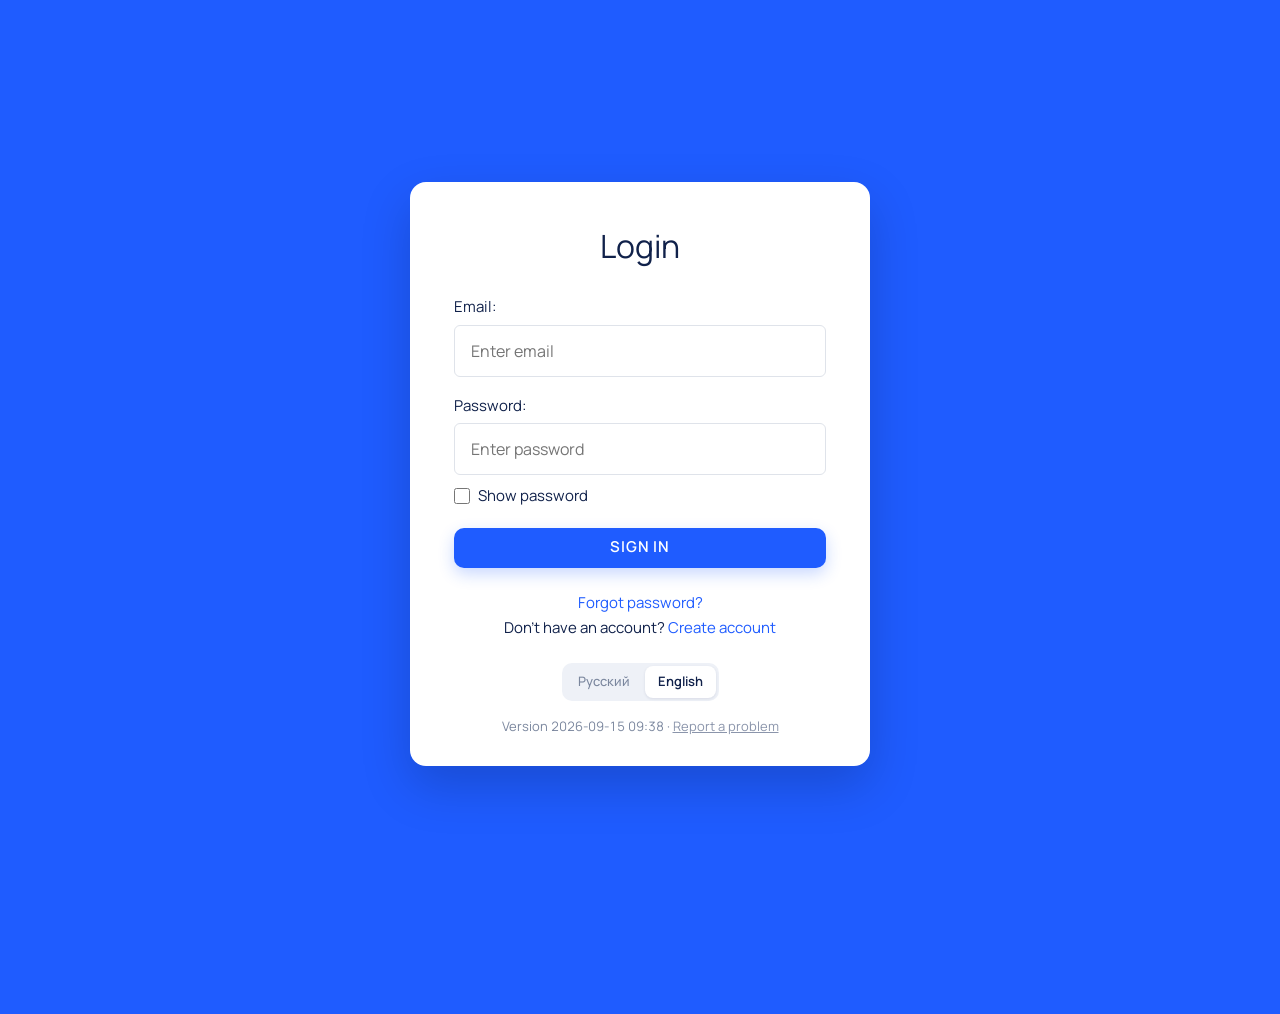
==== commit d88b8c24: "Телефон: кнопки предложения встают под названием" ====
--- a/docs/beta/index.html
+++ b/docs/beta/index.html
@@ -214,6 +214,11 @@
   .tick{width:26px;height:26px}
   .linkbtn{min-height:36px;padding:6px 8px}
   .draghint{display:none}
+  /* Строка предложения: на узком экране кнопки не сжимают название,
+     а встают под ним.                                                */
+  .suggrow{flex-wrap:wrap;gap:8px}
+  .suggrow .suggmain{flex:1 1 100%}
+  .suggrow .btn.take{margin-left:0}
   /* Окна — во весь экран, кнопки внизу всегда видны. */
   .veil{padding:0;align-items:stretch}
   .modal{width:100%;max-width:none;max-height:none;height:100%;border-radius:0;
@@ -1056,7 +1061,7 @@
    они создаются приложением, поэтому создаются сразу на том языке, на
    котором приложение открыли впервые.                               */
 /* Версия — дата и время сборки; build.sh подставляет её вместо заглушки. */
-const VERSION = "2026-09-15 09:33";
+const VERSION = "2026-09-15 09:38";
 /* Куда уходят сообщения о проблемах. Письмо собирается готовым: адрес,
    версия, экран и язык уже на месте, человеку остаётся дописать, что
    случилось. Адрес — Елены, по её просьбе.                          */
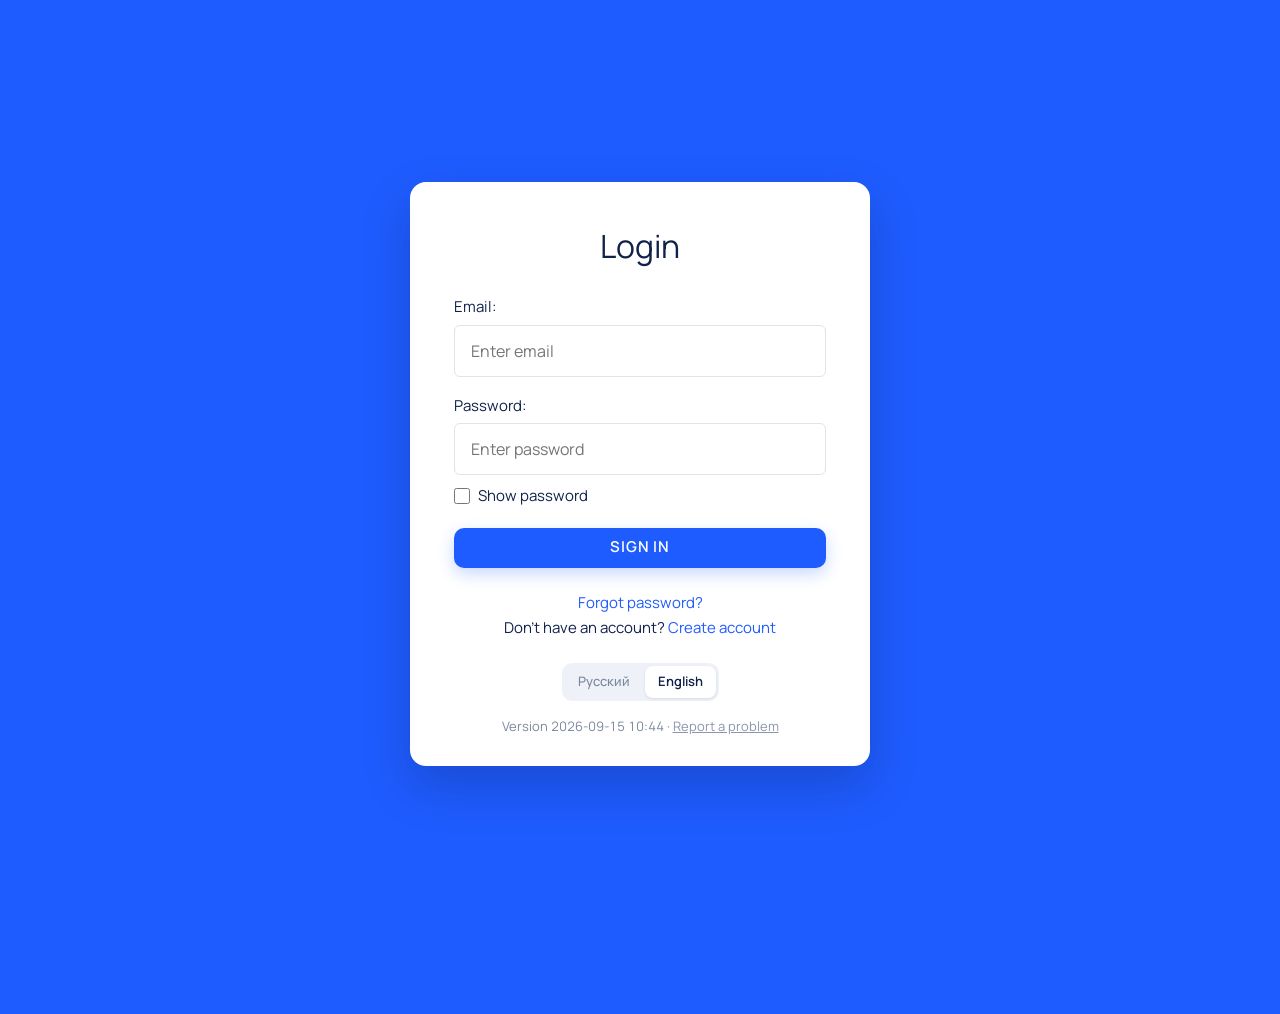
==== commit e4a76801: "Телефон: правила в конце стилей, шторка снизу, списки выбора в форме без минимальных ширин" ====
--- a/docs/beta/index.html
+++ b/docs/beta/index.html
@@ -181,54 +181,6 @@
    когда их становится много.                                        */
 .panelscroll{flex:1;min-height:0;overflow-y:auto;scrollbar-width:thin;
   padding:12px 22px 18px}
-/* ── Телефон ─────────────────────────────────────────────────────
-   Не «ужатый ноутбук», а своя раскладка: вкладки в нижней панели,
-   как у телефонных приложений; шапка в одну строку; «Добавить» —
-   круглая кнопка над панелью; окна — во весь экран; поля не меньше
-   16px, иначе Safari сам приближает страницу при вводе.            */
-.tabbar{display:none}
-@media (max-width:640px){
-  header{padding:8px 12px calc(8px);gap:8px;flex-wrap:nowrap}
-  header .tabs,header .headdate,header .spacer{display:none}
-  header .here{flex:1;min-width:0;font-size:13px}
-  header .here .hereBtn{max-width:100%}
-  header .inbox-pill{height:38px;padding:0 12px;font-size:13px}
-  header .gear{width:40px;height:40px;border-radius:11px}
-  .capture-btn{position:fixed;right:16px;bottom:calc(66px + env(safe-area-inset-bottom));
-    z-index:40;width:56px;height:56px;padding:0;border-radius:50%;font-size:28px;
-    font-weight:500;line-height:1;box-shadow:0 8px 24px rgba(31,92,255,.35);
-    overflow:hidden;text-indent:-9999px}
-  .capture-btn::after{content:"＋";text-indent:0;position:absolute;inset:0;
-    display:flex;align-items:center;justify-content:center}
-  .tabbar{display:flex;position:fixed;left:0;right:0;bottom:0;z-index:40;
-    background:var(--bg);border-top:1px solid var(--line);
-    padding:6px 6px calc(6px + env(safe-area-inset-bottom))}
-  .tabbar button{flex:1;height:44px;border-radius:10px;font-size:12px;font-weight:600;
-    color:var(--chip-ink);padding:0 2px;white-space:nowrap;overflow:hidden;text-overflow:ellipsis}
-  .tabbar button.on{background:var(--accent-soft);color:var(--accent)}
-  body.gated .tabbar{display:none}
-  main{padding:14px 12px calc(96px + env(safe-area-inset-bottom))}
-  .tcol > .todayhead{padding:14px 16px 8px}
-  .tscroll{padding:10px 16px 16px}
-  .card{padding:12px 14px}
-  .tick{width:26px;height:26px}
-  .linkbtn{min-height:36px;padding:6px 8px}
-  .draghint{display:none}
-  /* Строка предложения: на узком экране кнопки не сжимают название,
-     а встают под ним.                                                */
-  .suggrow{flex-wrap:wrap;gap:8px}
-  .suggrow .suggmain{flex:1 1 100%}
-  .suggrow .btn.take{margin-left:0}
-  /* Окна — во весь экран, кнопки внизу всегда видны. */
-  .veil{padding:0;align-items:stretch}
-  .modal{width:100%;max-width:none;max-height:none;height:100%;border-radius:0;
-    padding:16px 16px calc(16px + env(safe-area-inset-bottom))}
-  .modal input[type=text],.modal input[type=email],.modal input[type=password],
-  .modal textarea,.modal select,.allsearch,.gatecard input{font-size:16px}
-  .cfggrid{grid-template-columns:1fr}
-  .gatecard{padding:32px 22px 24px;border-radius:14px}
-  .mapstage{height:60vh}
-}
 @media (max-width:940px){
   main.fit{height:auto;overflow:visible;display:block;padding-bottom:90px}
   .tgrid{display:block}
@@ -1023,6 +975,77 @@
 .suggmeta .suggwhy,.suggmeta .suggdate{margin-left:0;padding-left:2px}
 .apptempty{text-align:center;color:var(--dim);font-size:13px;padding:16px 8px;line-height:1.6}
 .apptempty b{display:block;font-size:14px;font-weight:600;color:var(--ink)}
+
+/* Телефонный блок стоит последним нарочно: он спорит с основными
+   правилами (ширина окна, шторка, галочки), и побеждать должен он. */
+/* ── Телефон ─────────────────────────────────────────────────────
+   Не «ужатый ноутбук», а своя раскладка: вкладки в нижней панели,
+   как у телефонных приложений; шапка в одну строку; «Добавить» —
+   круглая кнопка над панелью; окна — во весь экран; поля не меньше
+   16px, иначе Safari сам приближает страницу при вводе.            */
+.tabbar{display:none}
+@media (max-width:640px){
+  header{padding:8px 12px calc(8px);gap:8px;flex-wrap:nowrap}
+  header .tabs,header .headdate,header .spacer{display:none}
+  header .here{flex:1;min-width:0;font-size:13px}
+  header .here .hereBtn{max-width:100%}
+  header .inbox-pill{height:38px;padding:0 12px;font-size:13px}
+  header .gear{width:40px;height:40px;border-radius:11px}
+  .capture-btn{position:fixed;right:16px;bottom:calc(66px + env(safe-area-inset-bottom));
+    z-index:40;width:56px;height:56px;padding:0;border-radius:50%;font-size:28px;
+    font-weight:500;line-height:1;box-shadow:0 8px 24px rgba(31,92,255,.35);
+    overflow:hidden;text-indent:-9999px}
+  .capture-btn::after{content:"＋";text-indent:0;position:absolute;inset:0;
+    display:flex;align-items:center;justify-content:center}
+  .tabbar{display:flex;position:fixed;left:0;right:0;bottom:0;z-index:40;
+    background:var(--bg);border-top:1px solid var(--line);
+    padding:6px 6px calc(6px + env(safe-area-inset-bottom))}
+  .tabbar button{flex:1;height:44px;border-radius:10px;font-size:12px;font-weight:600;
+    color:var(--chip-ink);padding:0 2px;white-space:nowrap;overflow:hidden;text-overflow:ellipsis}
+  .tabbar button.on{background:var(--accent-soft);color:var(--accent)}
+  body.gated .tabbar{display:none}
+  main{padding:14px 12px calc(96px + env(safe-area-inset-bottom))}
+  .tcol > .todayhead{padding:14px 16px 8px}
+  .tscroll{padding:10px 16px 16px}
+  .card{padding:12px 14px}
+  .tick{width:26px;height:26px}
+  .linkbtn{min-height:36px;padding:6px 8px}
+  .draghint{display:none}
+  /* Строка предложения: на узком экране кнопки не сжимают название,
+     а встают под ним.                                                */
+  .suggrow{flex-wrap:wrap;gap:8px}
+  .suggrow .suggmain{flex:1 1 100%}
+  .suggrow .btn.take{margin-left:0}
+  /* В форме три списка выбора в ряд: без минимальных ширин они
+     помещаются, с ними — вылезали за окно и обрезали сферы ниже.   */
+  .modal .ddbtn,.modal .ddbtn.wide,.cfgitem .ddbtn{min-width:0}
+  .dd{min-width:0;max-width:calc(100vw - 16px)}
+  /* Окна — «шторкой» снизу, как в телефонных приложениях: высота по
+     содержимому, длинная форма листается внутри, кнопки внизу видны. */
+  .veil{padding:0;align-items:flex-end}
+  .modal{width:100%;max-width:none;height:auto;max-height:calc(100vh - 28px);
+    border-radius:18px 18px 0 0;padding:18px 16px calc(16px + env(safe-area-inset-bottom))}
+  .modalfoot{flex-wrap:wrap;gap:8px}
+  .modalfoot .spacer{display:none}
+  .modalfoot .btn{flex:1 1 auto;min-height:44px}
+  .modalfoot .btn.link{flex:0 0 100%;text-align:left;padding-left:0}
+  /* Ряд «дата · час : мин» — дата во всю ширину, время под ней. */
+  .whenrow{flex-wrap:wrap}
+  .whenrow > div:first-child{flex:1 1 100%}
+  /* Строки списков: название во всю ширину, метки и срок — под ним. */
+  .dayrow,.allrow{flex-wrap:wrap;row-gap:6px}
+  .dayrow .suggname,.allrow .suggname{flex:1 1 calc(100% - 70px)}
+  .dayrow .tag,.allrow .tag,.allrow .suggdate{margin-left:0}
+  .allrow .suggdate{min-width:0;text-align:left;flex:0 0 100%;padding-left:60px}
+  .quad li{flex-wrap:wrap}
+  .quad li .qname{flex:1 1 calc(100% - 40px)}
+  .quad li .qdue{flex:0 0 100%;padding-left:25px;white-space:normal}
+  .modal input[type=text],.modal input[type=email],.modal input[type=password],
+  .modal textarea,.modal select,.allsearch,.gatecard input{font-size:16px}
+  .cfggrid{grid-template-columns:1fr}
+  .gatecard{padding:32px 22px 24px;border-radius:14px}
+  .mapstage{height:60vh}
+}
 </style>
 </head>
 <body>
@@ -1061,7 +1084,7 @@
    они создаются приложением, поэтому создаются сразу на том языке, на
    котором приложение открыли впервые.                               */
 /* Версия — дата и время сборки; build.sh подставляет её вместо заглушки. */
-const VERSION = "2026-09-15 09:38";
+const VERSION = "2026-09-15 10:44";
 /* Куда уходят сообщения о проблемах. Письмо собирается готовым: адрес,
    версия, экран и язык уже на месте, человеку остаётся дописать, что
    случилось. Адрес — Елены, по её просьбе.                          */
@@ -4365,6 +4388,7 @@
   const now = host.querySelector ? host.querySelector(".modal") : null;
   if (now) now.scrollTop = keep;
   lastModalKey = key || null;
+  clampDropdowns();
 }
 
 /* ── Просмотр сделанного ─────────────────────────────────────────────
@@ -4846,7 +4870,7 @@
   if (isRemind(it)) return `<p class="lbl">${tr("Когда")}</p>${ddDueHTML(it)}
     <p class="qs" style="margin:8px 0 0">${tr("Напоминание ничего не требует: придёт в свой день и просто скажет.")}</p>`;
   if (isAppt(it)) return `<p class="lbl">${tr("Дата и время")}</p>
-    <div style="display:flex;gap:8px;align-items:center">
+    <div class="whenrow" style="display:flex;gap:8px;align-items:center">
       <div style="flex:1;min-width:0">${ddDueHTML(it)}</div>
       ${ddTimeHTML(it)}
     </div>
@@ -5625,6 +5649,22 @@
   } catch (e) {}
 }
 
+/* Выпадающий список, открывшийся у края экрана, сдвигается внутрь:
+   на телефоне «Я сейчас» уезжал за левый край, минуты — за правый. */
+function clampDropdowns() {
+  if (typeof document === "undefined" || !document.querySelectorAll || typeof window === "undefined"
+      || !window.innerWidth) return;
+  document.querySelectorAll(".dd").forEach(dd => {
+    dd.style.transform = "";
+    const r = dd.getBoundingClientRect && dd.getBoundingClientRect();
+    if (!r || !r.width) return;
+    const pad = 8, vw = window.innerWidth;
+    let dx = 0;
+    if (r.right > vw - pad) dx = vw - pad - r.right;
+    if (r.left + dx < pad) dx = pad - r.left;
+    if (dx) dd.style.transform = "translateX(" + Math.round(dx) + "px)";
+  });
+}
 function render() {
   normalizeItems();
   /* Разворот карты живёт только пока карта на экране. Снимаем его здесь,
@@ -5652,6 +5692,7 @@
   if (!wantFocus && y && typeof window !== "undefined" && window.scrollTo) window.scrollTo(0, y);
   if (!wantFocus && colY.length && view.querySelectorAll)
     Array.from(view.querySelectorAll(".tcol")).forEach((c, k) => { if (colY[k]) c.scrollTop = colY[k]; });
+  clampDropdowns();
 }
 
 document.getElementById("capBtn").dataset.act = "cap";
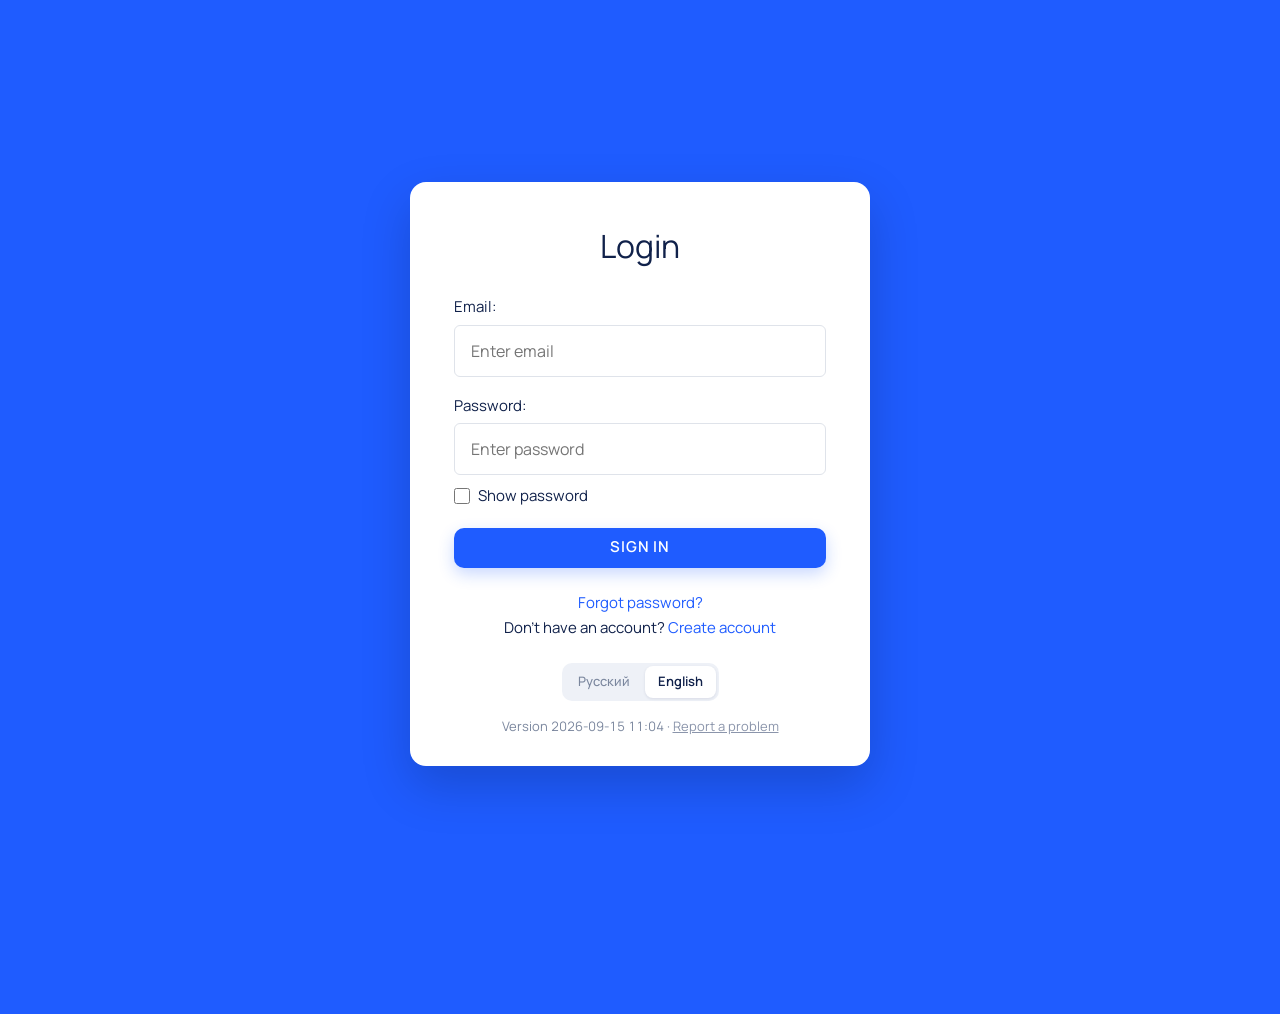
==== commit 2d4900bd: "Телефон: шторка по видимой высоте экрана (dvh), верх больше не уходит под адресную строку" ====
--- a/docs/beta/index.html
+++ b/docs/beta/index.html
@@ -103,7 +103,7 @@
 body.gated header{display:none}
 /* Экран входа: карточка на цветном фоне, как у классических форм входа. */
 body.gated{background:var(--accent)}
-.gate{min-height:100vh;display:flex;align-items:center;justify-content:center;padding:32px 16px;background:var(--accent)}
+.gate{min-height:100vh;min-height:100dvh;display:flex;align-items:center;justify-content:center;padding:32px 16px;background:var(--accent)}
 .gatecard{width:100%;max-width:460px;background:#fff;color:#10214a;border-radius:16px;
   padding:40px 44px 30px;box-shadow:0 20px 50px rgba(0,0,0,.18)}
 .gatecard h1{margin:0 0 26px;text-align:center;font-size:32px;font-weight:400;letter-spacing:0}
@@ -1022,8 +1022,11 @@
   .dd{min-width:0;max-width:calc(100vw - 16px)}
   /* Окна — «шторкой» снизу, как в телефонных приложениях: высота по
      содержимому, длинная форма листается внутри, кнопки внизу видны. */
-  .veil{padding:0;align-items:flex-end}
-  .modal{width:100%;max-width:none;height:auto;max-height:calc(100vh - 28px);
+  /* 100vh в Safari на iPhone — высота вместе с адресной строкой, и
+     шторка, прижатая к низу, уезжала верхом под неё. 100dvh — высота
+     того, что видно на самом деле; строка с vh остаётся запасной.    */
+  .veil{padding:0;align-items:flex-end;height:100vh;height:100dvh}
+  .modal{width:100%;max-width:none;height:auto;max-height:calc(100vh - 28px);max-height:calc(100dvh - 28px);
     border-radius:18px 18px 0 0;padding:18px 16px calc(16px + env(safe-area-inset-bottom))}
   .modalfoot{flex-wrap:wrap;gap:8px}
   .modalfoot .spacer{display:none}
@@ -1084,7 +1087,7 @@
    они создаются приложением, поэтому создаются сразу на том языке, на
    котором приложение открыли впервые.                               */
 /* Версия — дата и время сборки; build.sh подставляет её вместо заглушки. */
-const VERSION = "2026-09-15 10:44";
+const VERSION = "2026-09-15 11:04";
 /* Куда уходят сообщения о проблемах. Письмо собирается готовым: адрес,
    версия, экран и язык уже на месте, человеку остаётся дописать, что
    случилось. Адрес — Елены, по её просьбе.                          */
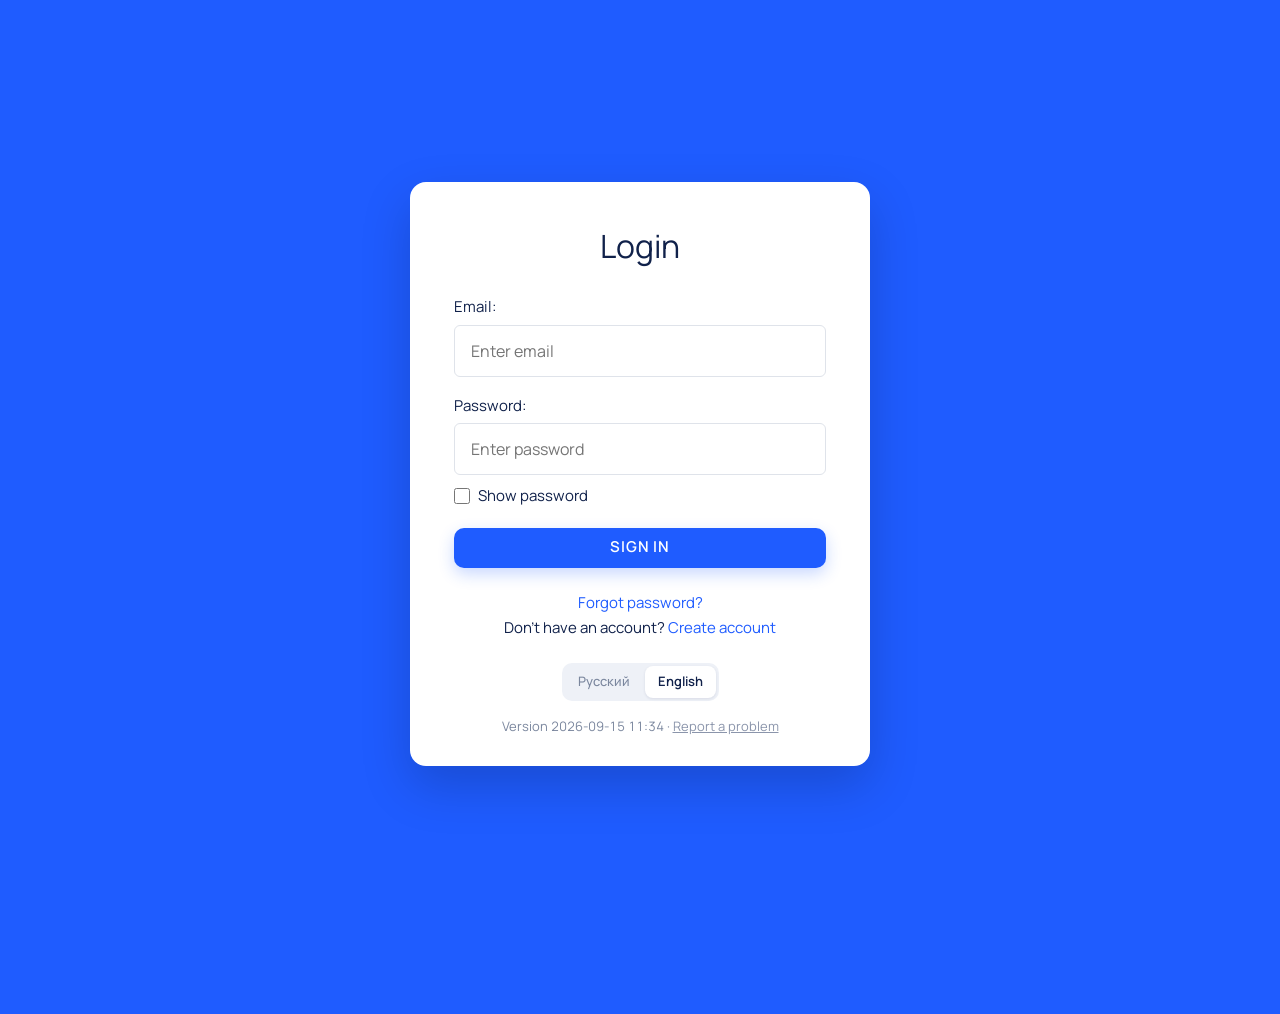
==== commit 916d68a3: "Кнопки отличимы от меток: залитая «взять», второстепенные с рамкой, метки — мягкие таблетки" ====
--- a/docs/beta/index.html
+++ b/docs/beta/index.html
@@ -726,9 +726,12 @@
 .suggrow .pickmark{width:14px;color:var(--good)}
 .suggname{flex:1;min-width:0;text-align:left;font-size:15px;font-weight:500;padding:2px 0}
 .suggname:hover{color:var(--accent)}
-.btn.take{padding:0 15px;height:32px;font-size:12.5px;border:0;background:var(--accent-soft);
-  color:var(--accent);border-radius:10px;flex:0 0 auto;font-weight:700}
-.btn.take:hover{background:var(--accent);color:#fff}
+/* Кнопки и метки не должны выглядеть одинаково: метка — мягкая
+   «таблетка» без рамки, кнопка — прямоугольник со скруглением, залитый
+   (главное действие) или с чёткой рамкой (второстепенное).          */
+.btn.take{padding:0 16px;height:34px;font-size:13px;border:0;background:var(--accent);
+  color:#fff;border-radius:9px;flex:0 0 auto;font-weight:700;box-shadow:0 1px 2px rgba(31,92,255,.25)}
+.btn.take:hover{filter:brightness(1.08)}
 .suggwhy{font-size:12.5px;color:var(--good);font-weight:600;white-space:nowrap;
   margin-left:auto;padding-left:10px;flex:0 0 auto}
 .suggdate{font-size:12.5px;color:var(--dim);white-space:nowrap;padding-left:10px;
@@ -852,10 +855,11 @@
 /* Правило голоса: всё нажимаемое имеет форму (пилюля, фон), а голый
    текст — всегда только информация. Тихая кнопка «не сегодня» и дата
    рядом больше не близнецы.                                         */
-.linkbtn{font-size:12.5px;color:var(--chip-ink);font-weight:600;padding:6px 11px;
-  border-radius:999px;background:var(--soft);white-space:nowrap;transition:.15s}
-.linkbtn:hover{background:var(--accent-soft);color:var(--accent)}
-.linkbtn.danger:hover{background:var(--warm-soft);color:var(--warm)}
+.linkbtn{font-size:13px;color:var(--ink);font-weight:600;padding:0 12px;height:34px;
+  display:inline-flex;align-items:center;border-radius:9px;background:var(--panel);
+  border:1.5px solid var(--check);white-space:nowrap;transition:.15s}
+.linkbtn:hover{border-color:var(--accent);color:var(--accent);background:var(--accent-soft)}
+.linkbtn.danger:hover{border-color:var(--warm);background:var(--warm-soft);color:var(--warm)}
 .linkbtn.soft{color:var(--chip-ink)}
 .linkbtn.soft:hover{background:var(--accent-soft);color:var(--accent)}
 /* Подложка обнимает только кнопки, а не тянется на всю ширину окна. */
@@ -1087,7 +1091,7 @@
    они создаются приложением, поэтому создаются сразу на том языке, на
    котором приложение открыли впервые.                               */
 /* Версия — дата и время сборки; build.sh подставляет её вместо заглушки. */
-const VERSION = "2026-09-15 11:04";
+const VERSION = "2026-09-15 11:34";
 /* Куда уходят сообщения о проблемах. Письмо собирается готовым: адрес,
    версия, экран и язык уже на месте, человеку остаётся дописать, что
    случилось. Адрес — Елены, по её просьбе.                          */
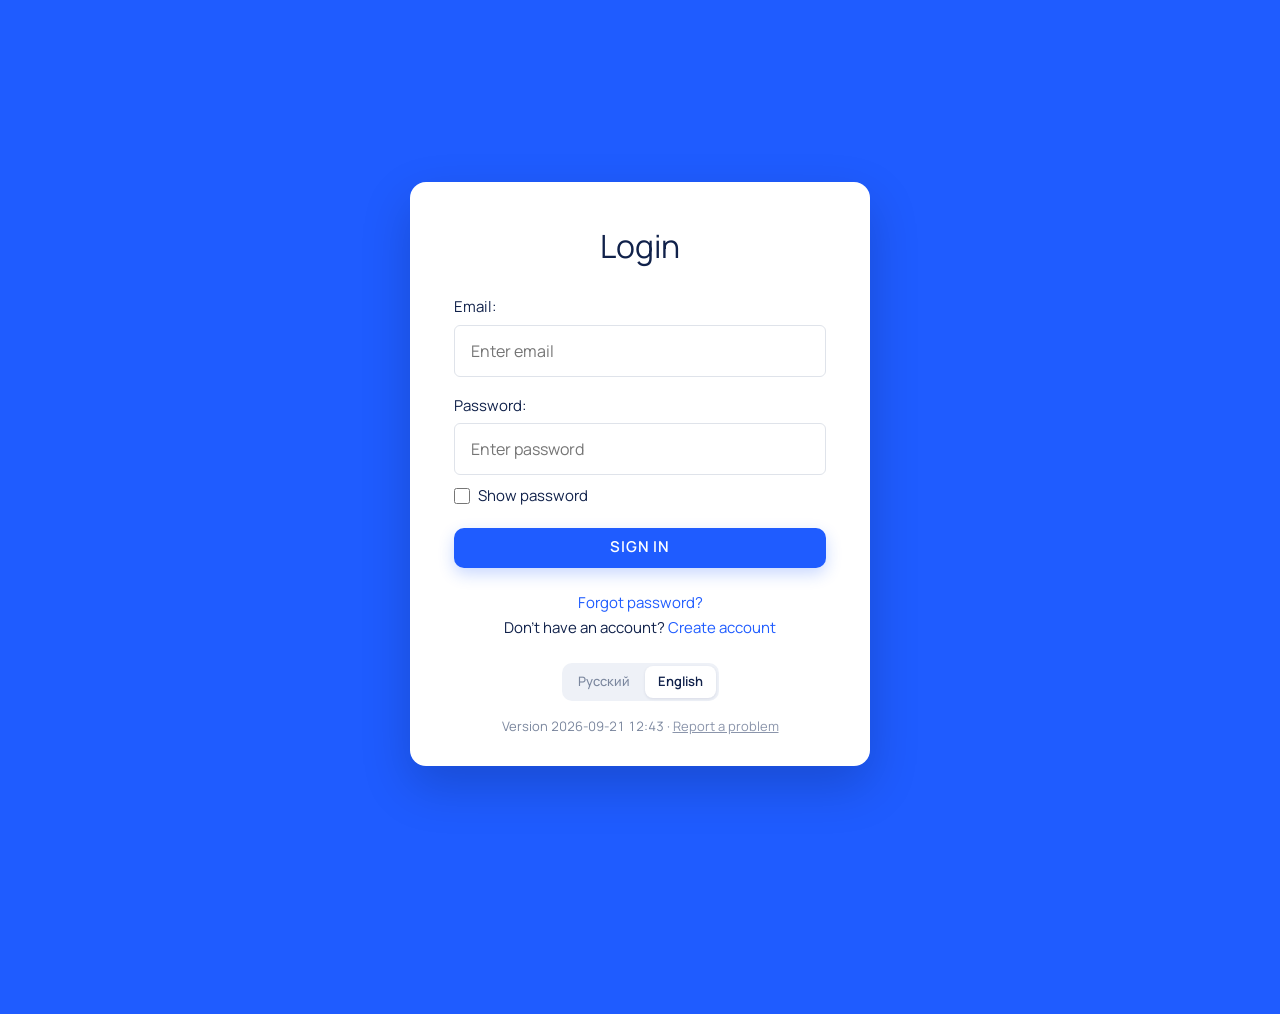
==== commit c58f9246: "Дело со всеми закрытыми шагами — сделанное; подсказка о повторе больше не показывает такие" ====
--- a/docs/beta/index.html
+++ b/docs/beta/index.html
@@ -1091,7 +1091,7 @@
    они создаются приложением, поэтому создаются сразу на том языке, на
    котором приложение открыли впервые.                               */
 /* Версия — дата и время сборки; build.sh подставляет её вместо заглушки. */
-const VERSION = "2026-09-15 11:34";
+const VERSION = "2026-09-21 12:43";
 /* Куда уходят сообщения о проблемах. Письмо собирается готовым: адрес,
    версия, экран и язык уже на месте, человеку остаётся дописать, что
    случилось. Адрес — Елены, по её просьбе.                          */
@@ -2457,6 +2457,14 @@
     /* Встречу нельзя «сделать» — она либо состоялась, либо нет.
        Наутро после даты она сама уходит в архив своим днём. Если не
        состоялась — «вернуть» и поменять дату.                       */
+    /* Дело со всеми закрытыми шагами — сделанное: раньше шаг, закрытый
+       в окне правки, не закрывал дело, и оно жило «живым», всплывая
+       в подсказке о повторе. Дата — день последнего шага.          */
+    if (!i.done && i.multi && Array.isArray(i.steps) && i.steps.length && i.steps.every(s => s.done)) {
+      i.done = true;
+      i.doneAt = i.steps.map(s => s.doneAt).filter(Boolean).sort().pop() || today();
+      touched = true;
+    }
     if (!i.done && isAppt(i) && i.due && i.due < today() && i.autoDone !== i.due) {
       i.done = true; i.doneAt = i.due; i.autoDone = i.due; touched = true;
     }
@@ -5339,6 +5347,12 @@
     case "eplace":  if (it) { it.place = (v === "—" ? null : v); save(); refreshEdit(id); } break;
     case "eperson": if (it) { it.person = (v === "—" ? null : v); save(); refreshEdit(id); } break;
     case "step":    if (it) { const s = it.steps[+el.dataset.i]; s.done = !s.done;
+                      s.doneAt = s.done ? today() : null;
+                      /* Все шаги закрыты — дело сделано, как и галочкой на
+                         «Сегодня». Открыли шаг обратно — дело снова живое. */
+                      const left = it.steps.some(x => !x.done);
+                      if (!left && it.steps.length) { it.done = true; it.doneAt = today(); }
+                      else if (left && it.done && it.multi) { it.done = false; it.doneAt = null; }
                       save(); refreshEdit(id); } break;
     case "equad":   if (it) { it.forceImp = el.dataset.q === "imp";
                       save(); refreshEdit(id); } break;
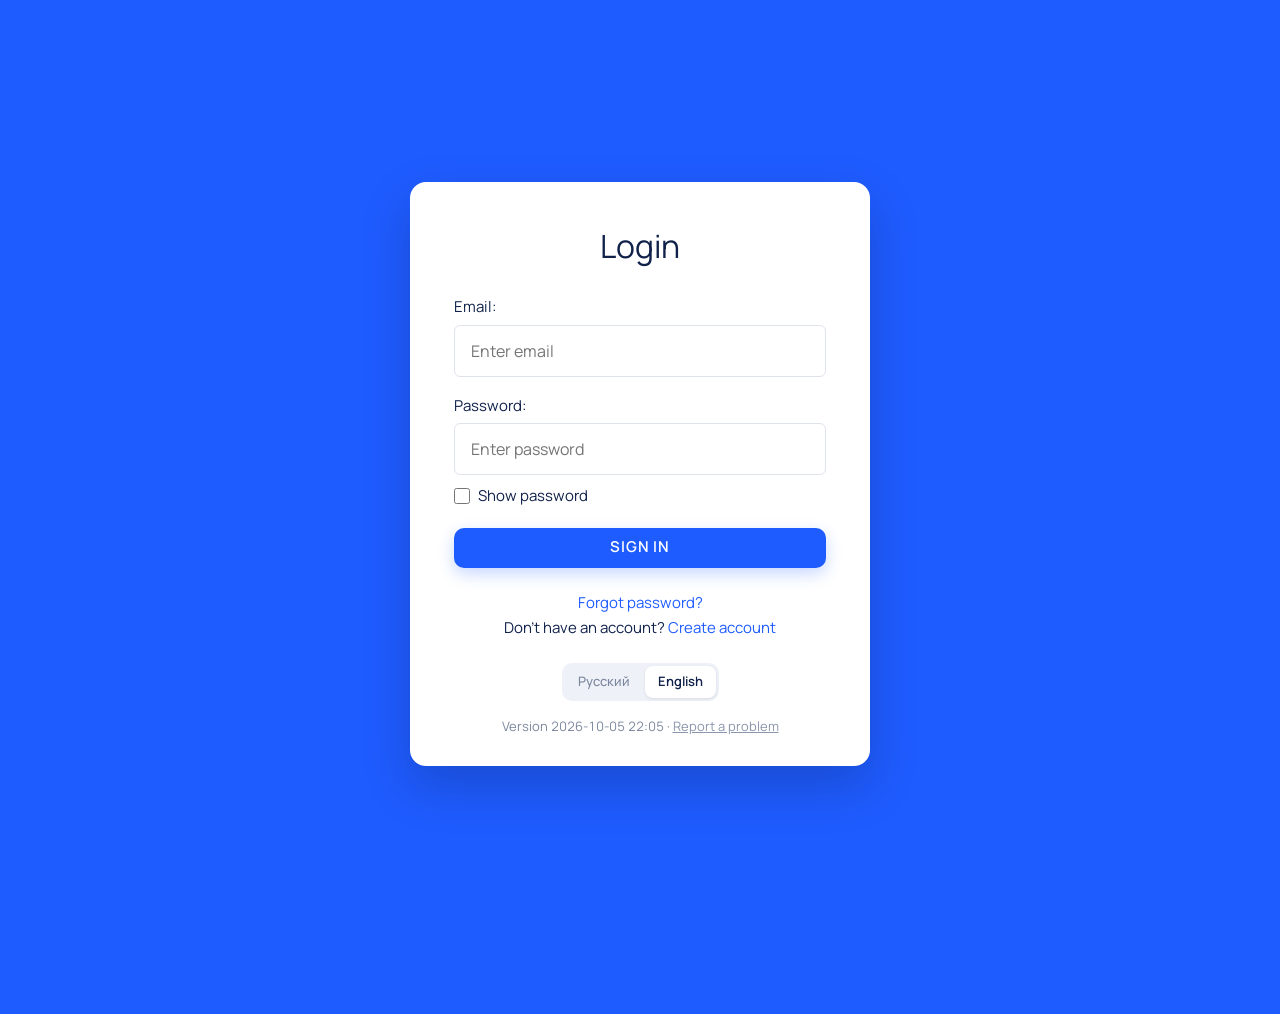
==== commit 364550ee: "Карта по людям: дело без человека — в ветке «Я», а не у первого в списке" ====
--- a/docs/beta/index.html
+++ b/docs/beta/index.html
@@ -1091,7 +1091,7 @@
    они создаются приложением, поэтому создаются сразу на том языке, на
    котором приложение открыли впервые.                               */
 /* Версия — дата и время сборки; build.sh подставляет её вместо заглушки. */
-const VERSION = "2026-09-21 12:43";
+const VERSION = "2026-10-05 22:05";
 /* Куда уходят сообщения о проблемах. Письмо собирается готовым: адрес,
    версия, экран и язык уже на месте, человеку остаётся дописать, что
    случилось. Адрес — Елены, по её просьбе.                          */
@@ -1302,7 +1302,7 @@
 
   /* ── карта ─────────────────────────────────────────────────── */
   "Карта": "Map", "по сферам": "by area", "по местам": "by place",
-  "по людям": "by person", "по «что это»": "by kind", "без места": "no place",
+  "по людям": "by person", "по «что это»": "by kind", "без места": "no place", "без человека": "nobody",
   "Здесь ничего не теряется. Раскрытые ветки такими и остаются — можно раскрыть все сразу и увидеть картину целиком.":
     "Nothing gets lost here. Branches you open stay open — you can open them all and see the whole picture.",
   "раскрыть все": "open all", "свернуть все": "close all",
@@ -3670,15 +3670,20 @@
                type: "по «что это»" };
 const NOPLACE = "без места";
 
+/* Дело без человека — моё: ветка «Я» (или «Me»). Если себя в
+   справочнике нет, такие дела собирает отдельная ветка «без человека»,
+   а не первый попавшийся человек из списка.                        */
+const NOPERSON = "без человека";
+const selfPerson = () => S.people.find(isSelf) || null;
 const axisValues = a => a === "place" ? S.places.concat([NOPLACE])
-  : a === "person" ? S.people
+  : a === "person" ? (selfPerson() ? S.people : S.people.concat([NOPERSON]))
   : a === "type" ? S.types.map(t => t.key) : S.spheres;
 /* Ветка вида хранится ключом, а показывается именем — имена в «Что это»
    переименовываются, и подписи на карте следуют за ними сами.        */
 const axisLabel = v => AXIS === "type"
   ? typeLabel(S.types.find(t => t.key === v) || { name: v, key: v }) : tr(v);
 const inAxis = (it, v) => AXIS === "place" ? (it.place || NOPLACE) === v
-  : AXIS === "person" ? (it.person || S.people[0]) === v   // без пометки — значит моё
+  : AXIS === "person" ? (it.person || selfPerson() || NOPERSON) === v   // без пометки — значит моё
   : AXIS === "type" ? typeDef(it.type).key === v   // с запасом: битый вид падает на первый
   : (it.spheres || []).indexOf(v) >= 0;      // на оси сфер дело бывает в нескольких
 /* Дело без сферы на осях мест и людей видно как любое другое: место и
@@ -3722,7 +3727,7 @@
 function renderMap() {
   /* Пустые ветки тоже видны — чтобы было куда положить первое дело.
      Прячется только пустое «без места»: это не ветка, а остаток.    */
-  const vals = axisValues(AXIS).filter(v => v !== NOPLACE || itemsIn(v).length);
+  const vals = axisValues(AXIS).filter(v => (v !== NOPLACE && v !== NOPERSON) || itemsIn(v).length);
 
   /* Дерево влево-вправо, а не круг. Круг упирался в себя: десять дел в
      ветке раздвигали соседей по окружности, и карта расползалась вширь.
